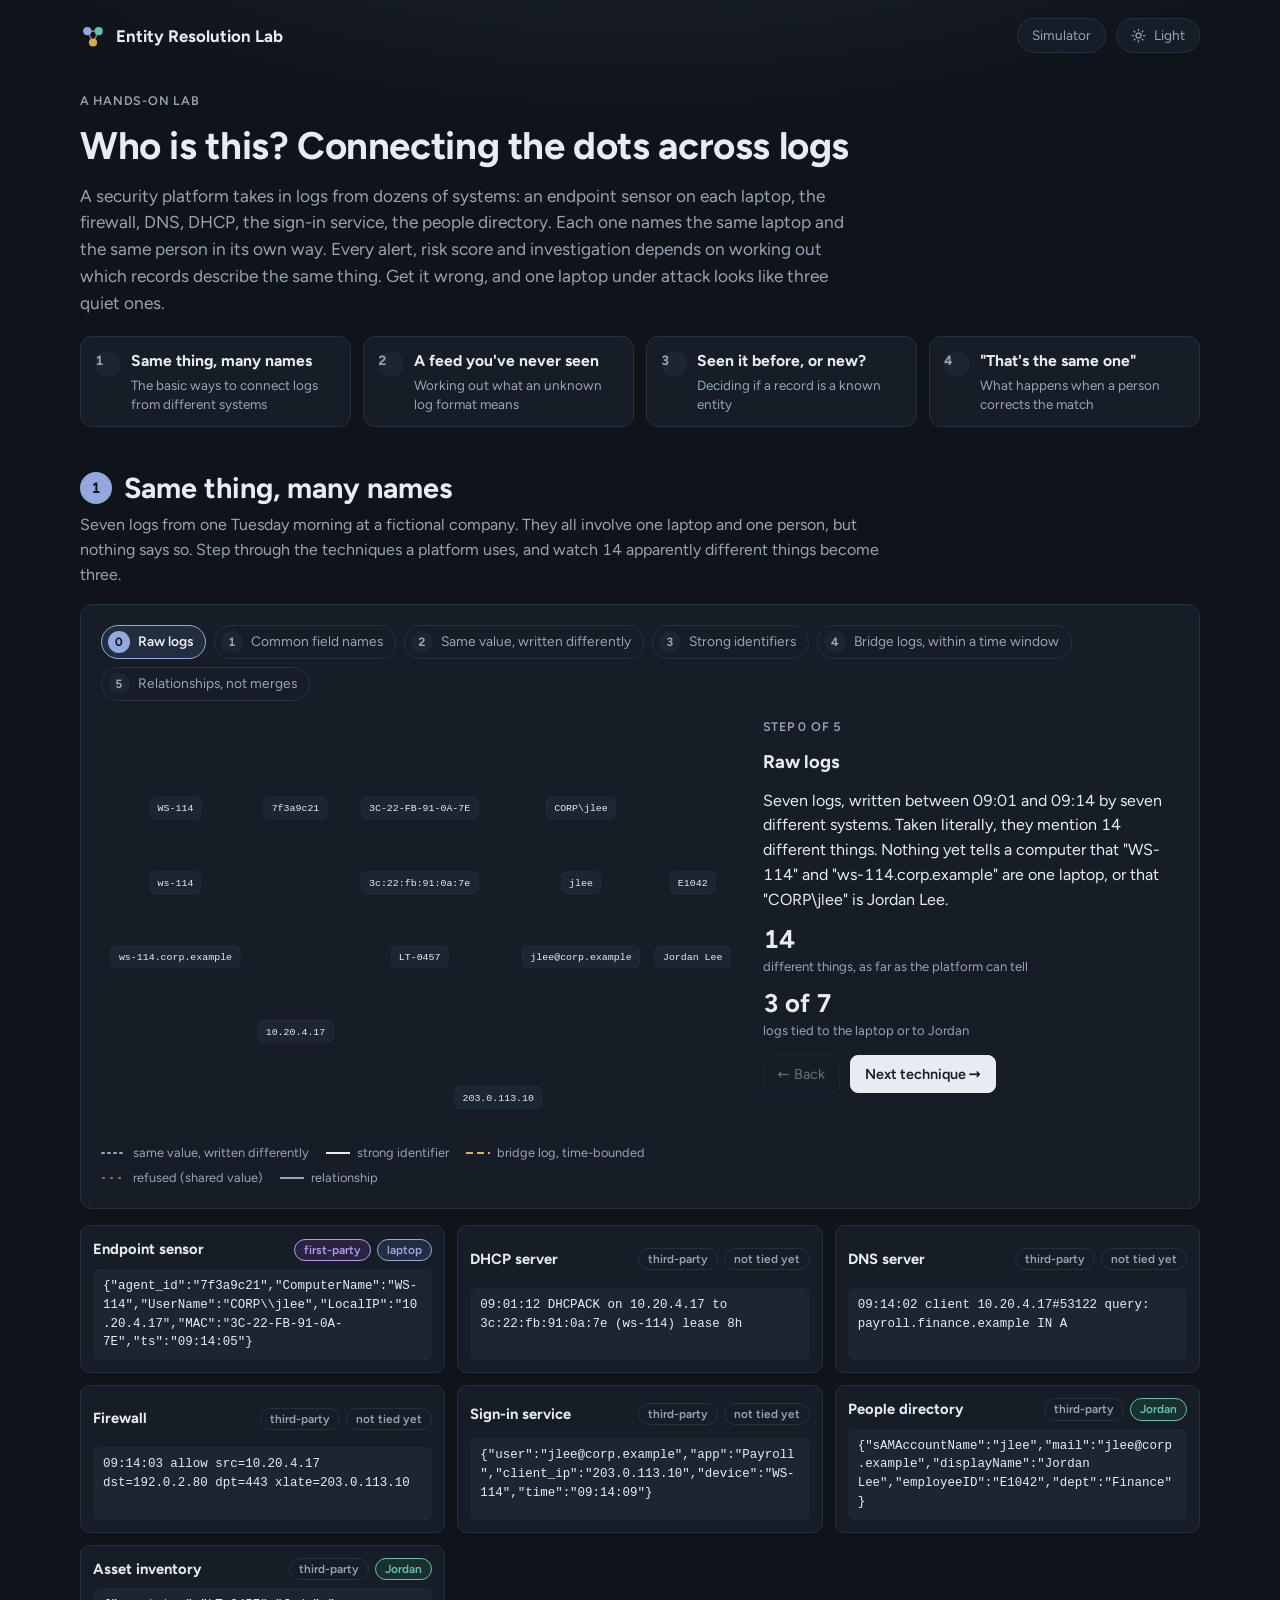
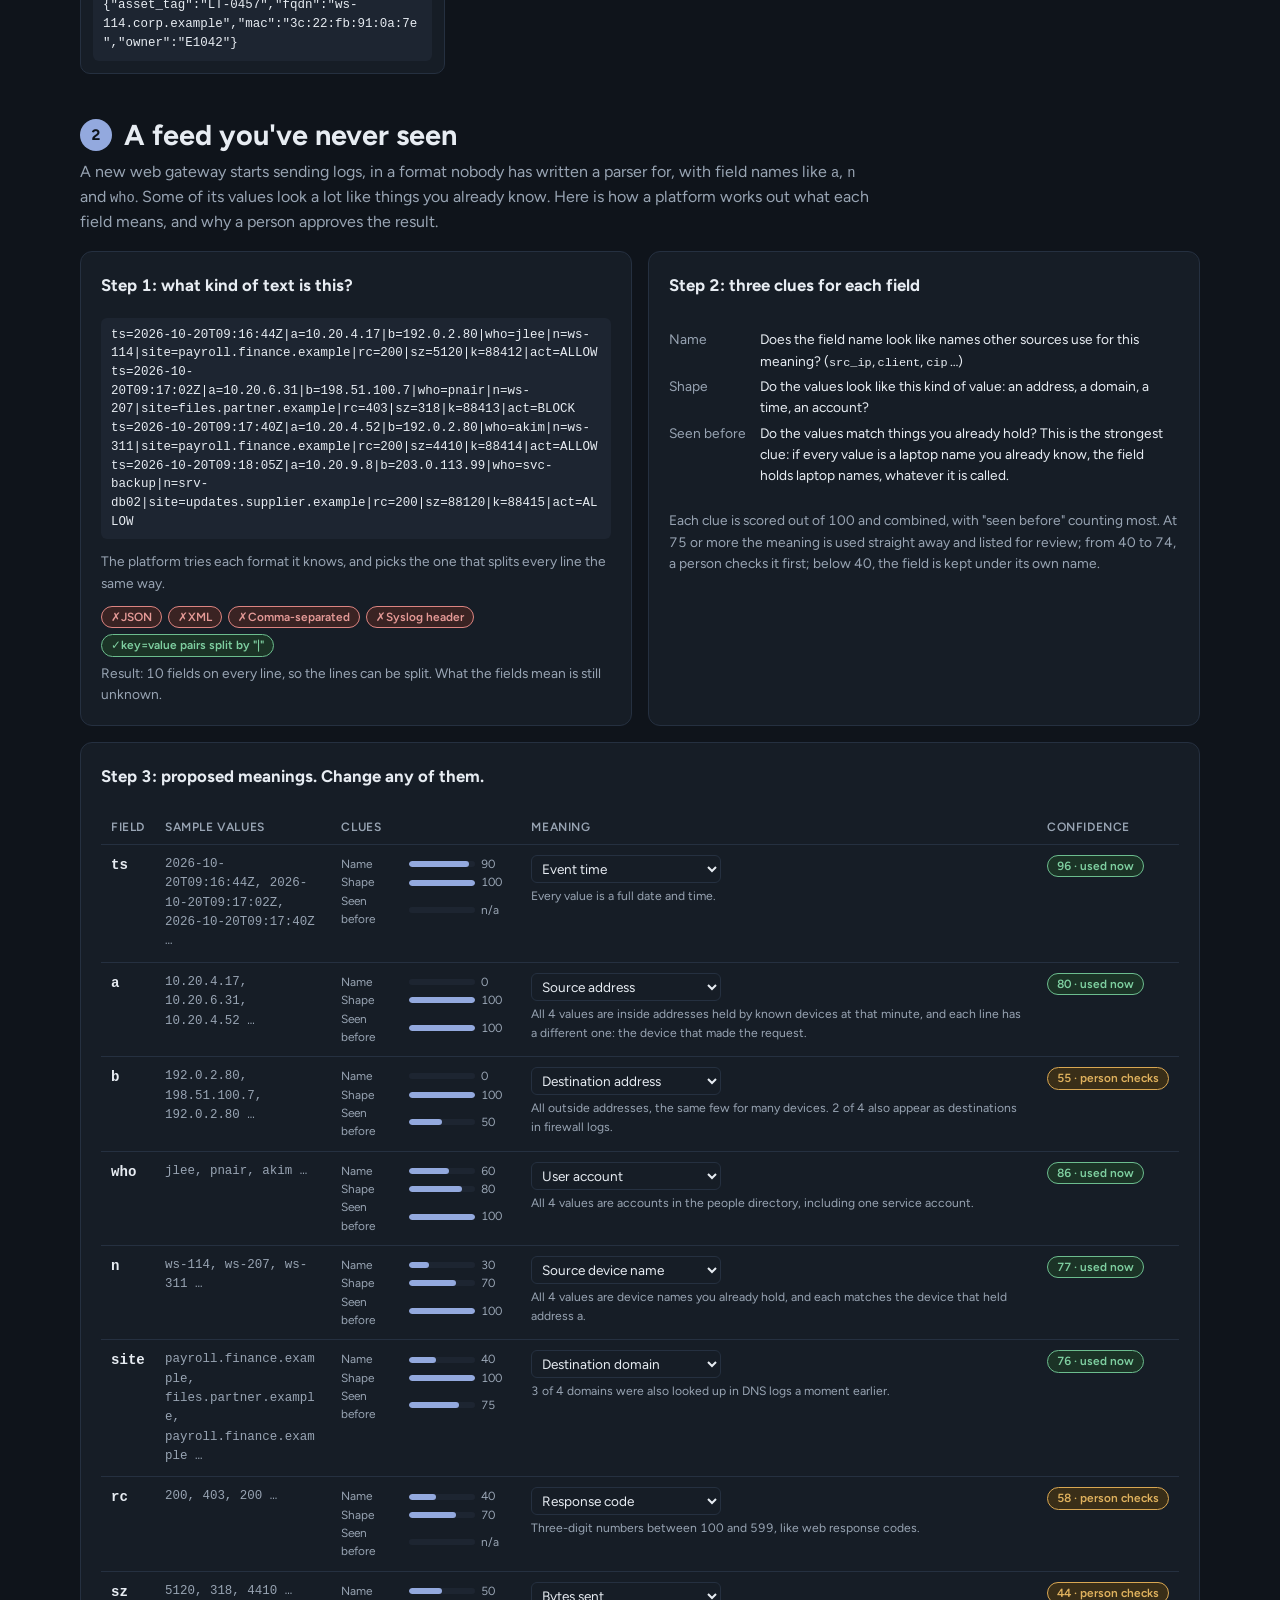
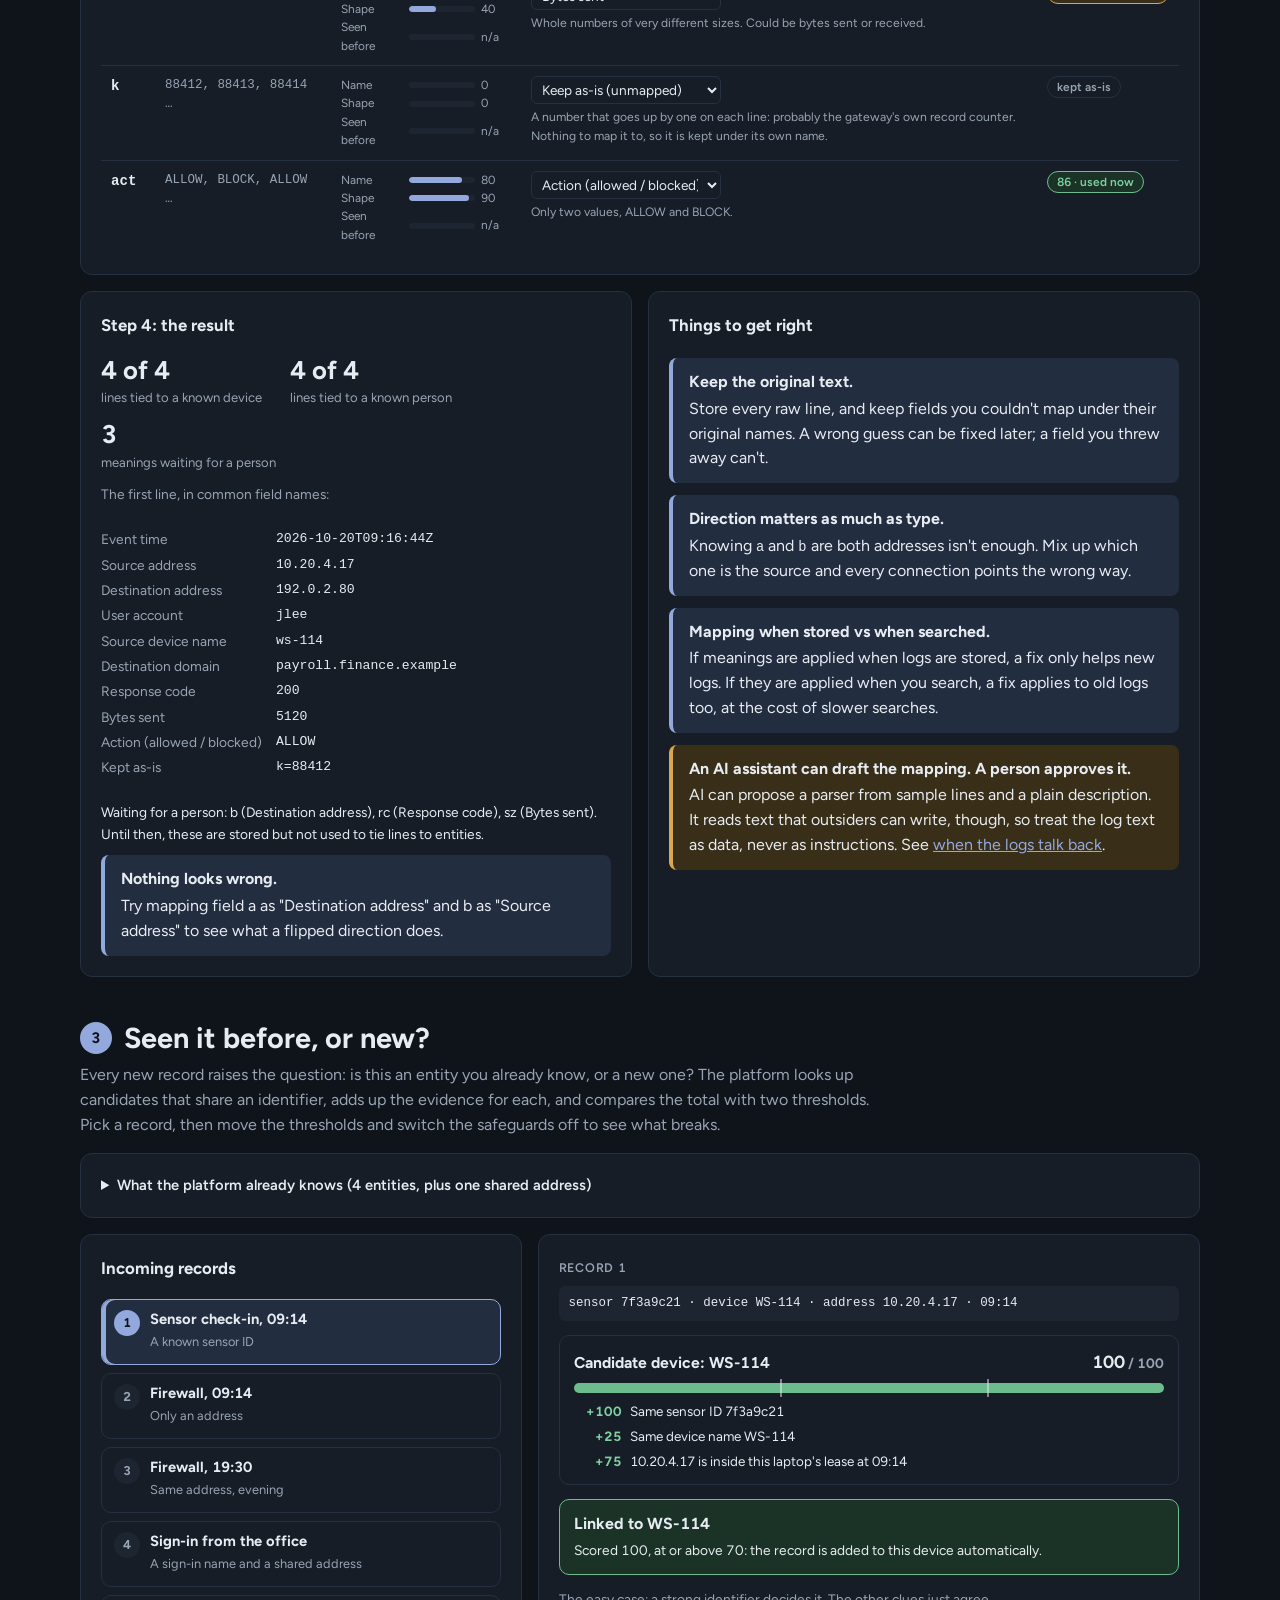
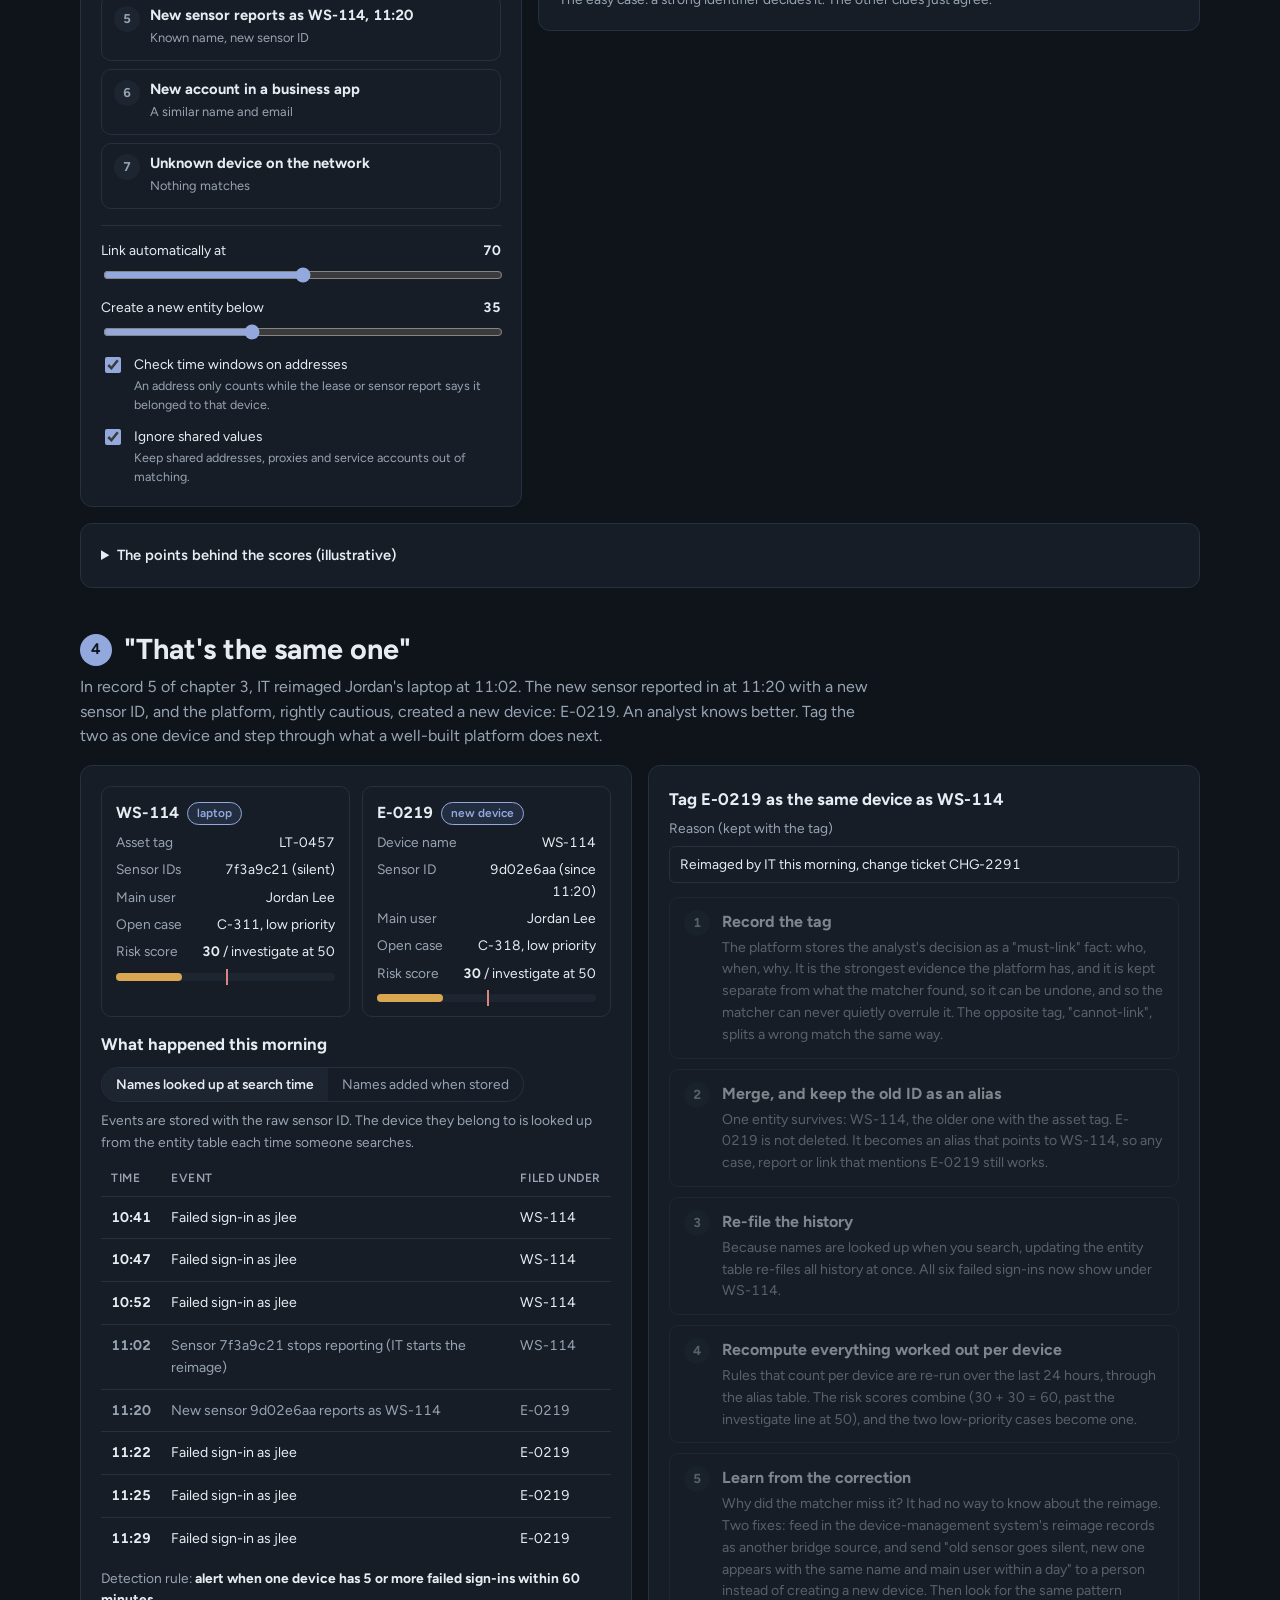
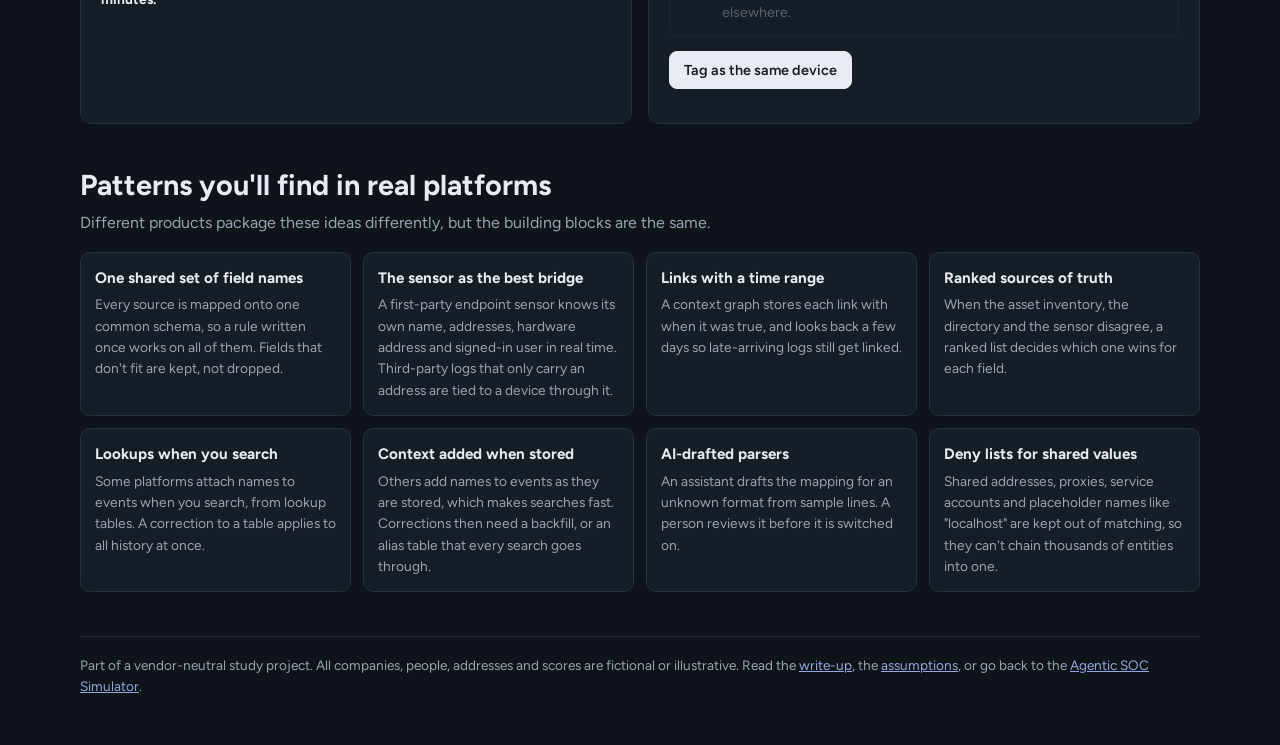
==== entities.html @ 192f29f9 "Entity Resolution Lab: tying logs from many sources to one entity A separate, self-contained page (e" ====
<!doctype html>
<html lang="en" data-theme="dark">
<head>
  <meta charset="utf-8">
  <meta name="viewport" content="width=device-width, initial-scale=1, viewport-fit=cover">
  <title>Entity Resolution Lab</title>
  <meta name="description" content="A hands-on lab: how a security platform works out that logs from many systems describe the same laptop or the same person. Vendor-neutral and illustrative.">
  <script>
    // Apply the saved theme before first paint. Dark is the default; shared with the simulator.
    try { document.documentElement.dataset.theme = localStorage.getItem('soc-sim.theme') || 'dark'; } catch { /* storage unavailable */ }
  </script>
  <link rel="icon" href="data:image/svg+xml,%3Csvg xmlns='http://www.w3.org/2000/svg' viewBox='0 0 32 32'%3E%3Ccircle cx='9' cy='10' r='5' fill='%235a72a6'/%3E%3Ccircle cx='23' cy='10' r='5' fill='%232f8a7e'/%3E%3Ccircle cx='16' cy='24' r='5' fill='%23d29a3c'/%3E%3Cpath d='M9 10 23 10 16 24z' fill='none' stroke='%235d6878' stroke-width='2'/%3E%3C/svg%3E">
  <style>
    /* Self-contained page. The palette is a copy of css/theme.css (same token names and values);
       keep the two in step. The font falls back to system fonts when the page is opened on its own. */
    @font-face {
      font-family: 'Figtree';
      font-style: normal;
      font-weight: 400 700;
      font-display: swap;
      src: url('vendor/fonts/figtree-latin.woff2') format('woff2');
    }
    :root {
      --bg: #f4f6f8; --surface: #ffffff; --soft: #eef1f5; --line: #e2e7ed; --ink: #1e2633; --muted: #5d6878;
      --a: #5a72a6; --a-soft: #e8edf6; --b: #2f8a7e; --b-soft: #e2f1ee;
      --undetected: #d29a3c; --active: #c96565; --stopped: #4f9a6f; --calm: #dde3ea;
      --good-ink: #2f7a52; --bad-ink: #b04a4a; --focus: #3b6fd6; --glow: rgba(90, 114, 166, 0.06); --on-accent: #ffffff;
      --detect: #a8711a; --detect-soft: #fbf1de; --agent: #7a5cc4; --agent-soft: #efeafa; --good-soft: #e3f2ea; --bad-soft: #f8e9e8;
      --radius: 12px;
      --font: 'Figtree', 'Segoe UI', system-ui, -apple-system, Roboto, 'Helvetica Neue', Arial, sans-serif;
      --mono: ui-monospace, SFMono-Regular, Menlo, Consolas, monospace;
      color-scheme: light;
    }
    @media (prefers-color-scheme: dark) {
      :root:not([data-theme="light"]) {
        --bg: #0f141b; --surface: #161d26; --soft: #1d2531; --line: #253040; --ink: #e7ecf2; --muted: #98a4b3;
        --a: #93a9de; --a-soft: #232d40; --b: #5fc2b2; --b-soft: #1a302d;
        --undetected: #d9a752; --active: #dc8481; --stopped: #6cbd8e; --calm: #2a3443;
        --good-ink: #7fd0a1; --bad-ink: #e59a97; --focus: #93b4f7; --glow: rgba(147, 169, 222, 0.10); --on-accent: #0f141b;
        --detect: #e0b25e; --detect-soft: #392e18; --agent: #b29cf0; --agent-soft: #2a2440; --good-soft: #1b3326; --bad-soft: #3a2323;
        color-scheme: dark;
      }
    }
    :root[data-theme="dark"] {
      --bg: #0f141b; --surface: #161d26; --soft: #1d2531; --line: #253040; --ink: #e7ecf2; --muted: #98a4b3;
      --a: #93a9de; --a-soft: #232d40; --b: #5fc2b2; --b-soft: #1a302d;
      --undetected: #d9a752; --active: #dc8481; --stopped: #6cbd8e; --calm: #2a3443;
      --good-ink: #7fd0a1; --bad-ink: #e59a97; --focus: #93b4f7; --glow: rgba(147, 169, 222, 0.10); --on-accent: #0f141b;
      --detect: #e0b25e; --detect-soft: #392e18; --agent: #b29cf0; --agent-soft: #2a2440; --good-soft: #1b3326; --bad-soft: #3a2323;
      color-scheme: dark;
    }

    * { box-sizing: border-box; }
    html { -webkit-text-size-adjust: 100%; scroll-behavior: smooth; }
    @media (prefers-reduced-motion: reduce) { html { scroll-behavior: auto; } }
    body {
      margin: 0;
      background-color: var(--bg);
      background-image: radial-gradient(1100px 420px at 50% -160px, var(--glow), transparent 70%);
      background-repeat: no-repeat;
      color: var(--ink);
      font: 16px/1.55 var(--font);
      font-variant-numeric: tabular-nums;
      padding-left: max(16px, env(safe-area-inset-left, 0px));
      padding-right: max(16px, env(safe-area-inset-right, 0px));
      padding-block: 0 48px;
    }
    button, select, input { font: inherit; color: inherit; }
    a { color: var(--a); }
    :focus-visible { outline: 2px solid var(--focus); outline-offset: 2px; }
    [hidden] { display: none !important; }
    .wrap { max-width: 1120px; margin: 0 auto; }
    h1, h2, h3 { text-wrap: balance; margin: 0; }
    p { margin: 0; }
    code, .mono { font-family: var(--mono); font-size: 0.86em; }

    /* ---------- app bar and hero ---------- */
    .appbar { display: flex; align-items: center; justify-content: space-between; gap: 12px; padding-block: 18px 6px; flex-wrap: wrap; }
    .brand { display: flex; align-items: center; gap: 10px; font-weight: 700; font-size: 1.05rem; color: var(--ink); text-decoration: none; }
    .brand svg { width: 26px; height: 26px; }
    .bar-actions { display: flex; align-items: center; gap: 10px; flex-wrap: wrap; }
    .pill-btn {
      border: 1px solid var(--line); background: var(--surface); border-radius: 999px; padding: 6px 14px; font-size: 0.85rem; color: var(--muted);
      display: inline-flex; align-items: center; gap: 8px; cursor: pointer; text-decoration: none;
    }
    .pill-btn:hover { color: var(--ink); }
    .pill-btn svg { width: 15px; height: 15px; }
    .eyebrow { font-size: 0.78rem; font-weight: 600; letter-spacing: 0.06em; text-transform: uppercase; color: var(--muted); }

    .hero { padding-block: 32px 20px; display: grid; gap: 14px; max-width: 780px; }
    .hero h1 { font-size: clamp(1.8rem, 3.4vw, 2.4rem); line-height: 1.15; letter-spacing: -0.01em; }
    .hero p { color: var(--muted); font-size: 1.08rem; }
    .chapters { display: grid; grid-template-columns: repeat(4, minmax(0, 1fr)); gap: 12px; margin-bottom: 28px; }
    @media (max-width: 860px) { .chapters { grid-template-columns: repeat(2, minmax(0, 1fr)); } }
    @media (max-width: 480px) { .chapters { grid-template-columns: 1fr; } }
    .chapter-link {
      display: grid; grid-template-columns: auto 1fr; gap: 10px; align-items: start; text-decoration: none; color: var(--ink);
      background: var(--surface); border: 1px solid var(--line); border-radius: var(--radius); padding: 12px 14px; transition: border-color .15s;
    }
    .chapter-link:hover { border-color: var(--a); }
    .chapter-link b { font-size: 0.98rem; line-height: 1.3; }
    .chapter-link span { display: block; font-size: 0.84rem; color: var(--muted); line-height: 1.4; margin-top: 2px; }
    .num { display: inline-grid; place-items: center; width: 26px; height: 26px; border-radius: 50%; background: var(--soft); color: var(--muted); font-size: 0.82rem; font-weight: 700; flex: none; }

    /* ---------- chapters ---------- */
    .chapter { margin-top: 44px; display: grid; gap: 16px; scroll-margin-top: 16px; }
    .chapter-head { display: grid; gap: 8px; max-width: 800px; }
    .chapter-head h2 { font-size: clamp(1.4rem, 2.8vw, 1.8rem); line-height: 1.2; display: flex; gap: 12px; align-items: center; }
    .chapter-head h2 .num { width: 32px; height: 32px; font-size: 0.95rem; background: var(--a); color: var(--on-accent); }
    .chapter-head p { color: var(--muted); }
    .card { background: var(--surface); border: 1px solid var(--line); border-radius: var(--radius); padding: 20px; min-width: 0; align-content: start; }
    @media (max-width: 520px) { .card { padding: 16px; } }
    .card h3 { font-size: 1.05rem; margin-bottom: 8px; }
    .muted { color: var(--muted); }
    .small { font-size: 0.86rem; }
    .grid-2 { display: grid; grid-template-columns: minmax(0, 1fr) minmax(0, 1fr); gap: 16px; }
    @media (max-width: 860px) { .grid-2 { grid-template-columns: 1fr; } }
    .takeaway { border-left: 4px solid var(--a); background: var(--a-soft); border-radius: 8px; padding: 12px 16px; }
    .takeaway b { display: block; margin-bottom: 2px; }
    .warn { border-left-color: var(--undetected); background: var(--detect-soft); }

    /* steppers and segmented controls */
    .steps { display: flex; flex-wrap: wrap; gap: 8px; }
    .step-btn {
      display: inline-flex; align-items: center; gap: 8px; border: 1px solid var(--line); background: var(--surface); color: var(--muted);
      border-radius: 999px; padding: 5px 12px 5px 6px; font-size: 0.86rem; cursor: pointer;
    }
    .step-btn .num { width: 22px; height: 22px; font-size: 0.75rem; }
    .step-btn:hover { color: var(--ink); border-color: var(--a); }
    .step-btn[aria-pressed="true"] { color: var(--ink); border-color: var(--a); background: var(--a-soft); font-weight: 600; }
    .step-btn[aria-pressed="true"] .num { background: var(--a); color: var(--on-accent); }
    .step-btn.done .num { background: var(--a-soft); color: var(--a); }
    .nav-row { display: flex; flex-wrap: wrap; gap: 10px; align-items: center; }
    .btn {
      border: 1px solid var(--line); background: var(--surface); border-radius: 8px; padding: 7px 14px; font-size: 0.9rem; cursor: pointer;
      display: inline-flex; align-items: center; gap: 6px;
    }
    .btn:hover:not(:disabled) { border-color: var(--a); }
    .btn:disabled { opacity: 0.4; cursor: default; }
    .btn.primary { background: var(--ink); color: var(--surface); border-color: var(--ink); font-weight: 600; }
    .seg { display: inline-flex; border: 1px solid var(--line); border-radius: 999px; overflow: hidden; flex-wrap: wrap; }
    .seg button { border: 0; background: none; padding: 6px 14px; font-size: 0.86rem; color: var(--muted); cursor: pointer; }
    .seg button[aria-pressed="true"] { background: var(--soft); color: var(--ink); font-weight: 600; }

    .stats { display: flex; flex-wrap: wrap; gap: 10px 28px; }
    .stat b { display: block; font-size: 1.6rem; line-height: 1.15; }
    .stat span { font-size: 0.82rem; color: var(--muted); }

    /* ---------- chapter 1: graph ---------- */
    .ch1-top { display: grid; grid-template-columns: minmax(0, 1.55fr) minmax(0, 1fr); gap: 16px; align-items: start; }
    @media (max-width: 900px) { .ch1-top { grid-template-columns: 1fr; } }
    .graph svg { width: 100%; height: auto; display: block; }
    .g-node rect { stroke-width: 1.5; transition: fill .3s, stroke .3s; }
    .g-node text { font-family: var(--mono); font-size: 12px; fill: var(--ink); }
    .g-node .kind, .g-note { paint-order: stroke; stroke: var(--surface); stroke-width: 4px; stroke-linejoin: round; }
    .g-node .kind { font-family: var(--font); font-size: 10.5px; fill: var(--muted); }
    .g-edge { fill: none; stroke-width: 1.6; }
    .g-edge.canon { stroke: var(--muted); stroke-dasharray: 2 4; stroke-linecap: round; stroke-width: 2; }
    .g-edge.strong { stroke: var(--ink); stroke-width: 2; }
    .g-edge.bridge { stroke: var(--detect); stroke-dasharray: 7 4; stroke-width: 2; }
    .g-edge.reject { stroke: var(--active); stroke-dasharray: 3 5; opacity: 0.85; }
    .g-edge.relation { stroke: var(--muted); stroke-width: 2; }
    .g-edge.fresh { stroke-width: 3.2; }
    .g-box { fill: none; stroke-width: 1.5; rx: 14; }
    .g-box-label { font-size: 12px; font-weight: 700; }
    .g-note { font-size: 11px; fill: var(--muted); }
    .g-rel { font-size: 11.5px; fill: var(--ink); font-weight: 600; paint-order: stroke; stroke: var(--surface); stroke-width: 6px; stroke-linejoin: round; }
    .legend { display: flex; flex-wrap: wrap; gap: 6px 16px; margin-top: 12px; font-size: 0.8rem; color: var(--muted); }
    .legend span { display: inline-flex; align-items: center; gap: 6px; }
    .legend svg { width: 26px; height: 8px; }
    .explain { display: grid; gap: 12px; }
    .explain h3 { font-size: 1.15rem; margin: 0; }
    .links-list { margin: 0; padding: 0; list-style: none; display: grid; gap: 6px; font-size: 0.88rem; }
    .links-list li { display: grid; grid-template-columns: 14px 1fr; gap: 8px; align-items: baseline; }
    .links-list i { width: 10px; height: 10px; border-radius: 3px; display: inline-block; }
    .records { display: grid; grid-template-columns: repeat(auto-fill, minmax(300px, 1fr)); gap: 12px; }
    @media (max-width: 420px) { .records { grid-template-columns: 1fr; } }
    .rec { border: 1px solid var(--line); border-radius: 10px; padding: 12px; display: grid; gap: 8px; background: var(--surface); min-width: 0; }
    .rec-head { display: flex; justify-content: space-between; gap: 8px; align-items: center; flex-wrap: wrap; }
    .rec-head b { font-size: 0.92rem; }
    .raw { font-family: var(--mono); font-size: 0.78rem; background: var(--soft); border-radius: 6px; padding: 8px 10px; overflow-wrap: anywhere; line-height: 1.5; }
    .maps { display: flex; flex-wrap: wrap; gap: 4px 6px; font-size: 0.76rem; }
    .maps span { background: var(--soft); border-radius: 4px; padding: 1px 6px; color: var(--muted); }
    .maps span b { color: var(--ink); font-weight: 600; }
    .tag { display: inline-flex; align-items: center; gap: 5px; font-size: 0.74rem; font-weight: 600; border-radius: 999px; padding: 1px 9px; border: 1px solid var(--line); color: var(--muted); white-space: nowrap; }
    .tag.dev { color: var(--a); border-color: var(--a); background: var(--a-soft); }
    .tag.per { color: var(--b); border-color: var(--b); background: var(--b-soft); }
    .tag.first { color: var(--agent); border-color: var(--agent); background: var(--agent-soft); }
    .tag.good { color: var(--good-ink); border-color: var(--stopped); background: var(--good-soft); }
    .tag.bad { color: var(--bad-ink); border-color: var(--active); background: var(--bad-soft); }
    .tag.amber { color: var(--detect); border-color: var(--undetected); background: var(--detect-soft); }

    /* ---------- chapter 2: field mapping ---------- */
    .format-list { display: flex; flex-wrap: wrap; gap: 6px; }
    .table-scroll { overflow-x: auto; }
    table { border-collapse: collapse; width: 100%; font-size: 0.88rem; }
    th { text-align: left; font-size: 0.75rem; text-transform: uppercase; letter-spacing: 0.05em; color: var(--muted); font-weight: 600; padding: 8px 10px; border-bottom: 1px solid var(--line); white-space: nowrap; }
    td { padding: 10px; border-bottom: 1px solid var(--line); vertical-align: top; }
    tr:last-child td { border-bottom: 0; }
    .fields td:first-child { font-family: var(--mono); font-weight: 700; }
    .vals { font-family: var(--mono); font-size: 0.78rem; color: var(--muted); overflow-wrap: anywhere; max-width: 210px; }
    .sig { display: grid; grid-template-columns: 62px 1fr 30px; gap: 6px; align-items: center; font-size: 0.74rem; color: var(--muted); min-width: 170px; }
    .bar { height: 6px; border-radius: 3px; background: var(--soft); overflow: hidden; }
    .bar i { display: block; height: 100%; background: var(--a); border-radius: 3px; }
    .bar.na i { background: none; }
    .fields select { border: 1px solid var(--line); background: var(--surface); border-radius: 6px; padding: 4px 6px; font-size: 0.85rem; max-width: 190px; }
    .conf { font-weight: 700; }
    .field-note { font-size: 0.76rem; margin-top: 4px; }
    @media (max-width: 760px) {
      .fields thead { display: none; }
      .fields tr { display: grid; grid-template-columns: 1fr; gap: 6px; padding: 12px 0; border-bottom: 1px solid var(--line); }
      .fields td { border: 0; padding: 0; }
      .vals { max-width: none; }
    }
    .readout { display: grid; gap: 10px; }
    .kv { display: grid; grid-template-columns: max-content 1fr; gap: 4px 14px; font-size: 0.86rem; }
    .kv dt { color: var(--muted); }
    .kv dd { margin: 0; font-family: var(--mono); font-size: 0.82rem; overflow-wrap: anywhere; }

    /* ---------- chapter 3: matcher ---------- */
    .ch3 { display: grid; grid-template-columns: minmax(0, 1fr) minmax(0, 1.5fr); gap: 16px; align-items: start; }
    @media (max-width: 900px) { .ch3 { grid-template-columns: 1fr; } }
    .cases { display: grid; gap: 8px; }
    .case-btn {
      text-align: left; border: 1px solid var(--line); background: var(--surface); border-radius: 10px; padding: 10px 12px; cursor: pointer;
      display: grid; grid-template-columns: auto 1fr; gap: 10px; align-items: start;
    }
    .case-btn:hover { border-color: var(--a); }
    .case-btn[aria-pressed="true"] { border-color: var(--a); background: var(--a-soft); box-shadow: inset 4px 0 0 var(--a); }
    .case-btn[aria-pressed="true"] .num { background: var(--a); color: var(--on-accent); }
    .case-btn b { display: block; font-size: 0.92rem; line-height: 1.3; }
    .case-btn span { font-size: 0.8rem; color: var(--muted); }
    .controls { display: grid; gap: 12px; padding-top: 14px; margin-top: 6px; border-top: 1px solid var(--line); }
    .slider { display: grid; gap: 4px; font-size: 0.86rem; }
    .slider div { display: flex; justify-content: space-between; gap: 8px; }
    .slider input { width: 100%; accent-color: var(--a); }
    .switch { display: flex; gap: 10px; align-items: flex-start; font-size: 0.86rem; cursor: pointer; }
    .switch input { width: 16px; height: 16px; margin-top: 3px; accent-color: var(--a); flex: none; }
    .switch small { display: block; color: var(--muted); font-size: 0.78rem; }
    .cand { border: 1px solid var(--line); border-radius: 10px; padding: 12px 14px; display: grid; gap: 8px; }
    .cand-head { display: flex; justify-content: space-between; gap: 10px; align-items: baseline; flex-wrap: wrap; }
    .cand-head b { font-size: 0.98rem; }
    .score { font-weight: 700; font-size: 1.1rem; }
    .meter { position: relative; height: 10px; border-radius: 5px; background: var(--soft); }
    .meter .fill { position: absolute; left: 0; top: 0; bottom: 0; border-radius: 5px; transition: width .3s; }
    .meter .mark { position: absolute; top: -4px; bottom: -4px; width: 2px; background: var(--ink); opacity: 0.5; }
    .evidence { list-style: none; margin: 0; padding: 0; display: grid; gap: 4px; font-size: 0.84rem; }
    .evidence li { display: grid; grid-template-columns: 48px 1fr; gap: 8px; }
    .evidence .pts { font-weight: 700; text-align: right; }
    .evidence .pts.pos { color: var(--good-ink); }
    .evidence .pts.neg { color: var(--bad-ink); }
    .evidence .pts.zero { color: var(--muted); }
    .decision { border-radius: 10px; padding: 12px 14px; display: grid; gap: 4px; border: 1px solid var(--line); }
    .decision b { font-size: 1rem; }
    .decision.link { background: var(--good-soft); border-color: var(--stopped); }
    .decision.review { background: var(--detect-soft); border-color: var(--undetected); }
    .decision.new { background: var(--a-soft); border-color: var(--a); }
    .decision.amb { background: var(--bad-soft); border-color: var(--active); }
    .decision.none { background: var(--soft); }
    .known { display: grid; grid-template-columns: repeat(auto-fill, minmax(230px, 1fr)); gap: 10px; }
    .known .rec { gap: 4px; font-size: 0.82rem; }
    .known .rec div { color: var(--muted); }
    details summary { cursor: pointer; font-weight: 600; font-size: 0.92rem; }
    details[open] summary { margin-bottom: 10px; }

    /* ---------- chapter 4: merge ---------- */
    .entity-cards { display: grid; grid-template-columns: minmax(0, 1fr) minmax(0, 1fr); gap: 12px; }
    @media (max-width: 620px) { .entity-cards { grid-template-columns: 1fr; } }
    .ent { border: 1px solid var(--line); border-radius: 10px; padding: 14px; display: grid; gap: 6px; align-content: start; font-size: 0.86rem; transition: opacity .3s; }
    .ent h4 { margin: 0; font-size: 1rem; display: flex; gap: 8px; align-items: center; flex-wrap: wrap; }
    .ent .row { display: flex; justify-content: space-between; gap: 10px; }
    .ent .row span:first-child { color: var(--muted); white-space: nowrap; }
    .ent .row span:last-child { text-align: right; }
    .ent.alias { opacity: 0.55; border-style: dashed; }
    .risk { height: 8px; border-radius: 4px; background: var(--soft); position: relative; margin-top: 4px; }
    .risk i { position: absolute; left: 0; top: 0; bottom: 0; border-radius: 4px; background: var(--undetected); transition: width .4s; }
    .risk .line { position: absolute; top: -4px; bottom: -4px; width: 2px; background: var(--active); }
    .events td:first-child { font-weight: 700; white-space: nowrap; }
    .events .info td { color: var(--muted); }
    .flow { display: grid; gap: 10px; }
    .flow-step { display: grid; grid-template-columns: auto 1fr; gap: 12px; align-items: start; padding: 12px 14px; border: 1px solid var(--line); border-radius: 10px; }
    .flow-step.on { border-color: var(--a); background: var(--a-soft); }
    .flow-step.wait { opacity: 0.5; }
    .flow-step.on .num { background: var(--a); color: var(--on-accent); }
    .flow-step b { display: block; }
    .flow-step p { font-size: 0.88rem; color: var(--muted); margin-top: 2px; }
    .flow-step.on p { color: var(--ink); }
    .reason { display: grid; gap: 6px; font-size: 0.86rem; }
    .reason input { border: 1px solid var(--line); background: var(--surface); border-radius: 6px; padding: 7px 10px; width: 100%; }
    .alert-box { border: 1px solid var(--active); background: var(--bad-soft); border-radius: 10px; padding: 12px 14px; font-size: 0.9rem; }
    .alert-box b { color: var(--bad-ink); }
    .log { font-family: var(--mono); font-size: 0.78rem; color: var(--muted); display: grid; gap: 2px; }

    /* ---------- patterns and footer ---------- */
    .patterns { display: grid; grid-template-columns: repeat(auto-fill, minmax(260px, 1fr)); gap: 12px; }
    .pattern { border: 1px solid var(--line); border-radius: 10px; padding: 14px; background: var(--surface); display: grid; gap: 4px; align-content: start; }
    .pattern b { font-size: 0.95rem; }
    .pattern p { font-size: 0.86rem; color: var(--muted); }
    .site-foot { margin-top: 44px; padding-top: 18px; border-top: 1px solid var(--line); font-size: 0.85rem; color: var(--muted); }
  </style>
</head>
<body>
  <div class="wrap">
    <header class="appbar">
      <a class="brand" href="./" aria-label="Back to the Agentic SOC Simulator">
        <svg viewBox="0 0 32 32" aria-hidden="true"><path d="M9 10 23 10 16 24z" fill="none" stroke="currentColor" stroke-opacity=".45" stroke-width="2"/><circle cx="9" cy="10" r="5" fill="var(--a)"/><circle cx="23" cy="10" r="5" fill="var(--b)"/><circle cx="16" cy="24" r="5" fill="var(--undetected)"/></svg>
        Entity Resolution Lab
      </a>
      <div class="bar-actions">
        <a class="pill-btn" href="./">Simulator</a>
        <button class="pill-btn" id="theme" type="button"></button>
      </div>
    </header>

    <main>
      <section class="hero">
        <span class="eyebrow">A hands-on lab</span>
        <h1>Who is this? Connecting the dots across logs</h1>
        <p>A security platform takes in logs from dozens of systems: an endpoint sensor on each laptop, the firewall, DNS, DHCP, the sign-in service, the people directory. Each one names the same laptop and the same person in its own way. Every alert, risk score and investigation depends on working out which records describe the same thing. Get it wrong, and one laptop under attack looks like three quiet ones.</p>
      </section>

      <nav class="chapters" aria-label="Chapters">
        <a class="chapter-link" href="#ch1"><span class="num">1</span><div><b>Same thing, many names</b><span>The basic ways to connect logs from different systems</span></div></a>
        <a class="chapter-link" href="#ch2"><span class="num">2</span><div><b>A feed you've never seen</b><span>Working out what an unknown log format means</span></div></a>
        <a class="chapter-link" href="#ch3"><span class="num">3</span><div><b>Seen it before, or new?</b><span>Deciding if a record is a known entity</span></div></a>
        <a class="chapter-link" href="#ch4"><span class="num">4</span><div><b>"That's the same one"</b><span>What happens when a person corrects the match</span></div></a>
      </nav>

      <section class="chapter" id="ch1" aria-labelledby="ch1-title">
        <div class="chapter-head">
          <h2 id="ch1-title"><span class="num">1</span>Same thing, many names</h2>
          <p>Seven logs from one Tuesday morning at a fictional company. They all involve one laptop and one person, but nothing says so. Step through the techniques a platform uses, and watch 14 apparently different things become three.</p>
        </div>
        <div class="card" style="display:grid;gap:16px">
          <div class="steps" id="ch1-steps" role="group" aria-label="Techniques"></div>
          <div class="ch1-top">
            <div class="graph">
              <div id="ch1-graph" role="img" aria-label="Identifiers and the links found between them"></div>
              <div class="legend" id="ch1-legend"></div>
            </div>
            <div class="explain" id="ch1-explain" aria-live="polite"></div>
          </div>
        </div>
        <div class="records" id="ch1-records"></div>
      </section>

      <section class="chapter" id="ch2" aria-labelledby="ch2-title">
        <div class="chapter-head">
          <h2 id="ch2-title"><span class="num">2</span>A feed you've never seen</h2>
          <p>A new web gateway starts sending logs, in a format nobody has written a parser for, with field names like <code>a</code>, <code>n</code> and <code>who</code>. Some of its values look a lot like things you already know. Here is how a platform works out what each field means, and why a person approves the result.</p>
        </div>
        <div class="grid-2">
          <div class="card" style="display:grid;gap:12px">
            <h3>Step 1: what kind of text is this?</h3>
            <div class="raw" id="ch2-raw"></div>
            <p class="small muted">The platform tries each format it knows, and picks the one that splits every line the same way.</p>
            <div class="format-list" id="ch2-formats"></div>
          </div>
          <div class="card" style="display:grid;gap:10px">
            <h3>Step 2: three clues for each field</h3>
            <dl class="kv">
              <dt>Name</dt><dd style="font-family:var(--font);font-size:0.86rem">Does the field name look like names other sources use for this meaning? (<code>src_ip</code>, <code>client</code>, <code>cip</code> …)</dd>
              <dt>Shape</dt><dd style="font-family:var(--font);font-size:0.86rem">Do the values look like this kind of value: an address, a domain, a time, an account?</dd>
              <dt>Seen before</dt><dd style="font-family:var(--font);font-size:0.86rem">Do the values match things you already hold? This is the strongest clue: if every value is a laptop name you already know, the field holds laptop names, whatever it is called.</dd>
            </dl>
            <p class="small muted" id="ch2-rule"></p>
          </div>
        </div>
        <div class="card" style="display:grid;gap:12px">
          <h3>Step 3: proposed meanings. Change any of them.</h3>
          <div class="table-scroll">
            <table class="fields">
              <thead><tr><th>Field</th><th>Sample values</th><th>Clues</th><th>Meaning</th><th>Confidence</th></tr></thead>
              <tbody id="ch2-fields"></tbody>
            </table>
          </div>
        </div>
        <div class="grid-2">
          <div class="card readout" id="ch2-result" aria-live="polite"></div>
          <div class="card" style="display:grid;gap:12px">
            <h3>Things to get right</h3>
            <div class="takeaway"><b>Keep the original text.</b>Store every raw line, and keep fields you couldn't map under their original names. A wrong guess can be fixed later; a field you threw away can't.</div>
            <div class="takeaway"><b>Direction matters as much as type.</b>Knowing <code>a</code> and <code>b</code> are both addresses isn't enough. Mix up which one is the source and every connection points the wrong way.</div>
            <div class="takeaway"><b>Mapping when stored vs when searched.</b>If meanings are applied when logs are stored, a fix only helps new logs. If they are applied when you search, a fix applies to old logs too, at the cost of slower searches.</div>
            <div class="takeaway warn"><b>An AI assistant can draft the mapping. A person approves it.</b>AI can propose a parser from sample lines and a plain description. It reads text that outsiders can write, though, so treat the log text as data, never as instructions. See <a href="./#risks/injection">when the logs talk back</a>.</div>
          </div>
        </div>
      </section>

      <section class="chapter" id="ch3" aria-labelledby="ch3-title">
        <div class="chapter-head">
          <h2 id="ch3-title"><span class="num">3</span>Seen it before, or new?</h2>
          <p>Every new record raises the question: is this an entity you already know, or a new one? The platform looks up candidates that share an identifier, adds up the evidence for each, and compares the total with two thresholds. Pick a record, then move the thresholds and switch the safeguards off to see what breaks.</p>
        </div>
        <details class="card">
          <summary>What the platform already knows (4 entities, plus one shared address)</summary>
          <div class="known" id="ch3-known"></div>
        </details>
        <div class="ch3">
          <div class="card" style="display:grid;gap:10px">
            <h3>Incoming records</h3>
            <div class="cases" id="ch3-cases" role="group" aria-label="Incoming records"></div>
            <div class="controls" id="ch3-controls"></div>
          </div>
          <div class="card" style="display:grid;gap:14px" id="ch3-out" aria-live="polite"></div>
        </div>
        <details class="card">
          <summary>The points behind the scores (illustrative)</summary>
          <div class="table-scroll"><table><thead><tr><th>Evidence</th><th>Points</th><th>Why</th></tr></thead><tbody id="ch3-weights"></tbody></table></div>
        </details>
      </section>

      <section class="chapter" id="ch4" aria-labelledby="ch4-title">
        <div class="chapter-head">
          <h2 id="ch4-title"><span class="num">4</span>"That's the same one"</h2>
          <p>In record 5 of chapter 3, IT reimaged Jordan's laptop at 11:02. The new sensor reported in at 11:20 with a new sensor ID, and the platform, rightly cautious, created a new device: E-0219. An analyst knows better. Tag the two as one device and step through what a well-built platform does next.</p>
        </div>
        <div class="grid-2">
          <div class="card" style="display:grid;gap:14px">
            <div class="entity-cards" id="ch4-entities"></div>
            <div style="display:grid;gap:8px">
              <div class="nav-row" style="justify-content:space-between">
                <h3 style="margin:0">What happened this morning</h3>
                <div class="seg" id="ch4-mode" role="group" aria-label="When names are resolved"></div>
              </div>
              <p class="small muted" id="ch4-mode-note"></p>
              <div class="table-scroll"><table class="events"><thead><tr><th>Time</th><th>Event</th><th>Filed under</th></tr></thead><tbody id="ch4-events"></tbody></table></div>
              <p class="small muted">Detection rule: <b style="color:var(--ink)">alert when one device has 5 or more failed sign-ins within 60 minutes.</b></p>
            </div>
          </div>
          <div class="card" style="display:grid;gap:14px">
            <div class="reason" id="ch4-tag"></div>
            <div class="flow" id="ch4-flow" aria-live="polite"></div>
            <div class="nav-row" id="ch4-nav"></div>
            <div class="log" id="ch4-log"></div>
          </div>
        </div>
      </section>

      <section class="chapter" id="patterns" aria-labelledby="patterns-title">
        <div class="chapter-head">
          <h2 id="patterns-title">Patterns you'll find in real platforms</h2>
          <p>Different products package these ideas differently, but the building blocks are the same.</p>
        </div>
        <div class="patterns">
          <div class="pattern"><b>One shared set of field names</b><p>Every source is mapped onto one common schema, so a rule written once works on all of them. Fields that don't fit are kept, not dropped.</p></div>
          <div class="pattern"><b>The sensor as the best bridge</b><p>A first-party endpoint sensor knows its own name, addresses, hardware address and signed-in user in real time. Third-party logs that only carry an address are tied to a device through it.</p></div>
          <div class="pattern"><b>Links with a time range</b><p>A context graph stores each link with when it was true, and looks back a few days so late-arriving logs still get linked.</p></div>
          <div class="pattern"><b>Ranked sources of truth</b><p>When the asset inventory, the directory and the sensor disagree, a ranked list decides which one wins for each field.</p></div>
          <div class="pattern"><b>Lookups when you search</b><p>Some platforms attach names to events when you search, from lookup tables. A correction to a table applies to all history at once.</p></div>
          <div class="pattern"><b>Context added when stored</b><p>Others add names to events as they are stored, which makes searches fast. Corrections then need a backfill, or an alias table that every search goes through.</p></div>
          <div class="pattern"><b>AI-drafted parsers</b><p>An assistant drafts the mapping for an unknown format from sample lines. A person reviews it before it is switched on.</p></div>
          <div class="pattern"><b>Deny lists for shared values</b><p>Shared addresses, proxies, service accounts and placeholder names like "localhost" are kept out of matching, so they can't chain thousands of entities into one.</p></div>
        </div>
      </section>
    </main>

    <footer class="site-foot">
      Part of a vendor-neutral study project. All companies, people, addresses and scores are fictional or illustrative.
      Read the <a href="https://github.com/bharathcmbox/siemsoc-agentic/blob/main/docs/entity-resolution.md">write-up</a>,
      the <a href="https://github.com/bharathcmbox/siemsoc-agentic/blob/main/docs/assumptions.md">assumptions</a>,
      or go back to the <a href="./">Agentic SOC Simulator</a>.
    </footer>
  </div>
  <noscript><p class="wrap">This lab needs JavaScript.</p></noscript>

  <script type="module">
    // ---------------- helpers ----------------
    const $ = id => document.getElementById(id);
    function h(tag, attrs = {}, ...kids) {
      const el = document.createElement(tag);
      for (const [k, v] of Object.entries(attrs)) {
        if (v == null || v === false) continue;
        if (k === 'class') el.className = v;
        else if (k === 'html') el.innerHTML = v;
        else if (k.startsWith('on')) el.addEventListener(k.slice(2), v);
        else el.setAttribute(k, v === true ? '' : v);
      }
      for (const kid of kids.flat(Infinity)) if (kid != null && kid !== false) el.append(kid);
      return el;
    }
    const SVGNS = 'http://www.w3.org/2000/svg';
    function s(tag, attrs = {}, ...kids) {
      const el = document.createElementNS(SVGNS, tag);
      for (const [k, v] of Object.entries(attrs)) if (v != null) el.setAttribute(k, v);
      for (const kid of kids.flat(Infinity)) if (kid != null) el.append(kid);
      return el;
    }
    const clamp = (v, lo, hi) => Math.max(lo, Math.min(hi, v));
    // replaceChildren that skips empty slots (the DOM would print null as text).
    const put = (el, ...kids) => el.replaceChildren(...kids.flat(Infinity).filter(k => k != null && k !== false));

    // ---------------- theme ----------------
    function paintTheme() {
      const dark = document.documentElement.dataset.theme !== 'light';
      const sun = '<svg viewBox="0 0 24 24" fill="none" stroke="currentColor" stroke-width="2" stroke-linecap="round"><circle cx="12" cy="12" r="4"/><path d="M12 2v2M12 20v2M4.9 4.9l1.4 1.4M17.7 17.7l1.4 1.4M2 12h2M20 12h2M4.9 19.1l1.4-1.4M17.7 6.3l1.4-1.4"/></svg>';
      const moon = '<svg viewBox="0 0 24 24" fill="none" stroke="currentColor" stroke-width="2" stroke-linejoin="round"><path d="M21 12.8A9 9 0 1 1 11.2 3a7 7 0 0 0 9.8 9.8z"/></svg>';
      $('theme').innerHTML = (dark ? sun : moon) + (dark ? 'Light' : 'Dark');
      $('theme').setAttribute('aria-label', `Switch to ${dark ? 'light' : 'dark'} background`);
    }
    $('theme').addEventListener('click', () => {
      const next = document.documentElement.dataset.theme === 'light' ? 'dark' : 'light';
      document.documentElement.dataset.theme = next;
      try { localStorage.setItem('soc-sim.theme', next); } catch { /* storage unavailable */ }
      paintTheme();
    });
    paintTheme();

    // =====================================================================
    // Chapter 1: same thing, many names
    // =====================================================================
    const KIND = {
      host: 'device name', agent: 'sensor ID', mac: 'hardware address', asset: 'asset tag', ip: 'network address',
      account: 'account', email: 'email / sign-in name', employee: 'employee ID', name: 'display name',
    };
    // side: dev (the laptop), per (the person), shared (the office's shared internet address)
    const NODES = {
      WS:    { label: 'WS-114', kind: 'host', side: 'dev' },
      agent: { label: '7f3a9c21', kind: 'agent', side: 'dev', strong: true },
      MACU:  { label: '3C-22-FB-91-0A-7E', kind: 'mac', side: 'dev', strong: true },
      ws:    { label: 'ws-114', kind: 'host', side: 'dev' },
      macl:  { label: '3c:22:fb:91:0a:7e', kind: 'mac', side: 'dev', strong: true },
      fqdn:  { label: 'ws-114.corp.example', kind: 'host', side: 'dev' },
      asset: { label: 'LT-0457', kind: 'asset', side: 'dev', strong: true },
      ip:    { label: '10.20.4.17', kind: 'ip', side: 'dev' },
      acct:  { label: 'CORP\\jlee', kind: 'account', side: 'per' },
      jlee:  { label: 'jlee', kind: 'account', side: 'per' },
      email: { label: 'jlee@corp.example', kind: 'email', side: 'per' },
      emp:   { label: 'E1042', kind: 'employee', side: 'per', strong: true },
      name:  { label: 'Jordan Lee', kind: 'name', side: 'per' },
      nat:   { label: '203.0.113.10', kind: 'ip', side: 'shared' },
    };
    const LAYOUT = {
      wide: {
        w: 780, h: 500,
        pos: {
          WS: [90, 110], agent: [235, 110], MACU: [385, 110],
          ws: [90, 200], macl: [385, 200],
          fqdn: [90, 290], asset: [385, 290],
          ip: [235, 380],
          acct: [580, 110], jlee: [580, 200], email: [580, 290], emp: [715, 200], name: [715, 290],
          nat: [480, 460],
        },
        bend: { 'nat-ip': 0, 'agent-ip': 0, 'nat-email': 0 },
      },
      narrow: {
        w: 360, h: 720,
        pos: {
          WS: [95, 70], agent: [265, 70],
          ws: [95, 140], MACU: [265, 140],
          fqdn: [95, 210], macl: [265, 210],
          asset: [95, 280], ip: [265, 280],
          acct: [95, 430], jlee: [95, 500], email: [95, 570], emp: [265, 500], name: [265, 570],
          nat: [180, 680],
        },
        bend: { 'agent-ip': -150, 'nat-ip': 220, 'nat-email': 0 },
      },
    };
    // step: the technique that finds the link. type: canon | strong | bridge | reject
    const EDGES = [
      { a: 'WS', b: 'ws', step: 2, type: 'canon', why: '"WS-114" and "ws-114": same name, different case' },
      { a: 'ws', b: 'fqdn', step: 2, type: 'canon', why: '"ws-114" is the short form of "ws-114.corp.example"' },
      { a: 'MACU', b: 'macl', step: 2, type: 'canon', why: 'The same hardware address, written in two formats' },
      { a: 'acct', b: 'jlee', step: 2, type: 'canon', why: '"CORP\\jlee" is "jlee" with the domain prefix' },
      { a: 'jlee', b: 'email', step: 2, type: 'canon', why: '"jlee@corp.example" is the sign-in form of the same account' },
      { a: 'agent', b: 'WS', step: 3, type: 'strong', why: 'The sensor reports its own ID and device name together' },
      { a: 'agent', b: 'MACU', step: 3, type: 'strong', why: 'The sensor reports its own hardware address' },
      { a: 'asset', b: 'macl', step: 3, type: 'strong', why: 'The asset inventory lists this hardware address for asset LT-0457' },
      { a: 'asset', b: 'fqdn', step: 3, type: 'strong', why: 'The asset inventory lists this full device name for LT-0457' },
      { a: 'emp', b: 'jlee', step: 3, type: 'strong', why: 'The people directory lists account jlee for employee E1042' },
      { a: 'emp', b: 'name', step: 3, type: 'strong', why: 'The people directory lists E1042 as Jordan Lee' },
      { a: 'macl', b: 'ip', step: 4, type: 'bridge', why: 'DHCP leased 10.20.4.17 to this hardware address from 09:01 to 17:01' },
      { a: 'agent', b: 'ip', step: 4, type: 'bridge', why: 'The sensor reported 10.20.4.17 as its own address at 09:14' },
      { a: 'nat', b: 'ip', step: 4, type: 'reject', why: 'Not linked: 203.0.113.10 is the office\'s shared internet address, used by about 600 devices' },
      { a: 'nat', b: 'email', step: 4, type: 'reject', why: 'Not linked: a sign-in from a shared address says nothing about which device was used' },
    ];
    const RECORDS = [
      { id: 'sensor', src: 'Endpoint sensor', first: true, nodes: ['agent', 'WS', 'acct', 'ip', 'MACU'],
        raw: '{"agent_id":"7f3a9c21","ComputerName":"WS-114","UserName":"CORP\\\\jlee","LocalIP":"10.20.4.17","MAC":"3C-22-FB-91-0A-7E","ts":"09:14:05"}',
        maps: [['agent_id', 'sensor ID'], ['ComputerName', 'device name'], ['UserName', 'account'], ['LocalIP', 'device address'], ['MAC', 'hardware address']] },
      { id: 'dhcp', src: 'DHCP server', nodes: ['ip', 'macl', 'ws'],
        raw: '09:01:12 DHCPACK on 10.20.4.17 to 3c:22:fb:91:0a:7e (ws-114) lease 8h',
        maps: [['on …', 'device address'], ['to …', 'hardware address'], ['( … )', 'device name'], ['lease', 'valid until 17:01']] },
      { id: 'dns', src: 'DNS server', nodes: ['ip'],
        raw: '09:14:02 client 10.20.4.17#53122 query: payroll.finance.example IN A',
        maps: [['client', 'source address'], ['query', 'domain looked up']] },
      { id: 'fw', src: 'Firewall', nodes: ['ip', 'nat'],
        raw: '09:14:03 allow src=10.20.4.17 dst=192.0.2.80 dpt=443 xlate=203.0.113.10',
        maps: [['src', 'source address'], ['dst', 'destination address'], ['xlate', 'shared outside address']] },
      { id: 'idp', src: 'Sign-in service', nodes: ['email', 'nat', 'WS'],
        raw: '{"user":"jlee@corp.example","app":"Payroll","client_ip":"203.0.113.10","device":"WS-114","time":"09:14:09"}',
        maps: [['user', 'sign-in name'], ['client_ip', 'source address'], ['device', 'device name']] },
      { id: 'dir', src: 'People directory', nodes: ['jlee', 'email', 'name', 'emp'],
        raw: '{"sAMAccountName":"jlee","mail":"jlee@corp.example","displayName":"Jordan Lee","employeeID":"E1042","dept":"Finance"}',
        maps: [['sAMAccountName', 'account'], ['mail', 'email'], ['displayName', 'display name'], ['employeeID', 'employee ID']] },
      { id: 'cmdb', src: 'Asset inventory', nodes: ['asset', 'fqdn', 'macl', 'emp'],
        raw: '{"asset_tag":"LT-0457","fqdn":"ws-114.corp.example","mac":"3c:22:fb:91:0a:7e","owner":"E1042"}',
        maps: [['asset_tag', 'asset tag'], ['fqdn', 'device name'], ['mac', 'hardware address'], ['owner', 'owner (employee ID)']] },
    ];
    const CH1_STEPS = [
      { title: 'Raw logs', body: 'Seven logs, written between 09:01 and 09:14 by seven different systems. Taken literally, they mention 14 different things. Nothing yet tells a computer that "WS-114" and "ws-114.corp.example" are one laptop, or that "CORP\\jlee" is Jordan Lee.' },
      { title: 'Common field names', body: 'Each source gets a parser that maps its own field names onto one shared set. ComputerName, the name in brackets in the DHCP line, and fqdn all become "device name". Nothing is linked yet, but every value now has a type, so values of the same type can be compared. The cards below show each mapping.' },
      { title: 'Same value, written differently', body: 'Canonicalizing means writing each value the same way everywhere: lower-case names, one format for hardware addresses, no domain prefix on accounts, and knowing that a short device name is part of the full one.' },
      { title: 'Strong identifiers', body: 'Some identifiers are unique and don\'t change: a sensor ID, a hardware address, an asset tag, an employee ID. When a trusted source lists two values together, they belong to the same entity. Device names and display names are weaker: they get reused and renamed, so they only link through a strong identifier.' },
      { title: 'Bridge logs, within a time window', body: 'The firewall and DNS logs only know an address, and addresses get reused. So an address only counts with a time window: the DHCP lease and the sensor both tie 10.20.4.17 to this laptop at 09:14. The office\'s shared internet address is never used to link: it would tie everyone in the building together.' },
      { title: 'Relationships, not merges', body: 'A person and a laptop are different entities. The sensor saw jlee signed in, the inventory lists E1042 as the owner, and the sign-in service saw the sign-in come from WS-114. That makes a relationship, "Jordan Lee uses this laptop", not a merge. Now any alert on the laptop can name its user, and the reverse.' },
    ];
    let ch1Step = 0;

    function ch1Layout() {
      return $('ch1-graph').clientWidth && $('ch1-graph').clientWidth < 560 ? LAYOUT.narrow : LAYOUT.wide;
    }
    // Union-find over the merge links found up to a step.
    function components(step) {
      const parent = Object.fromEntries(Object.keys(NODES).map(k => [k, k]));
      const find = x => parent[x] === x ? x : (parent[x] = find(parent[x]));
      for (const e of EDGES) if (e.step <= step && e.type !== 'reject') parent[find(e.a)] = find(e.b);
      const groups = {};
      for (const k of Object.keys(NODES)) (groups[find(k)] ||= []).push(k);
      return { find, groups: Object.values(groups) };
    }
    function nodeWidth(k) { return NODES[k].label.length * 7.25 + 18; }

    function renderCh1Graph() {
      const L = ch1Layout();
      const { groups } = components(ch1Step);
      const svg = s('svg', { viewBox: `0 0 ${L.w} ${L.h}`, 'aria-hidden': 'true' });
      const colorOf = k => {
        if (ch1Step < 1) return { fill: 'var(--soft)', stroke: 'var(--line)' };
        const side = NODES[k].side;
        if (side === 'dev') return { fill: 'var(--a-soft)', stroke: 'var(--a)' };
        if (side === 'per') return { fill: 'var(--b-soft)', stroke: 'var(--b)' };
        return { fill: 'var(--detect-soft)', stroke: 'var(--undetected)' };
      };

      // Entity boxes: drawn around linked groups once strong identifiers are in.
      const boxes = {};
      if (ch1Step >= 2) {
        for (const g of groups) {
          if (g.length < 2) continue;
          let x0 = Infinity, y0 = Infinity, x1 = -Infinity, y1 = -Infinity;
          for (const k of g) {
            const [x, y] = L.pos[k], w = nodeWidth(k) / 2;
            x0 = Math.min(x0, x - w); x1 = Math.max(x1, x + w); y0 = Math.min(y0, y - 13); y1 = Math.max(y1, y + 28);
          }
          const pad = 12, top = ch1Step >= 3 ? 22 : 0;
          const side = NODES[g[0]].side;
          const named = ch1Step >= 3 && (g.includes('agent') || g.includes('emp'));
          const box = { x: x0 - pad, y: y0 - pad - top, w: x1 - x0 + pad * 2, h: y1 - y0 + pad * 2 + top, side, named, g };
          boxes[g.includes('agent') ? 'dev' : g.includes('emp') ? 'per' : g[0]] = box;
          const stroke = side === 'dev' ? 'var(--a)' : 'var(--b)';
          svg.append(s('rect', { class: 'g-box', x: box.x, y: box.y, width: box.w, height: box.h, rx: 14, stroke, 'stroke-dasharray': named ? null : '4 4', fill: named ? (side === 'dev' ? 'var(--a-soft)' : 'var(--b-soft)') : 'none', 'fill-opacity': named ? 0.45 : null }));
          if (named) {
            const label = g.includes('agent') ? 'Entity: laptop WS-114' : 'Entity: Jordan Lee (person)';
            svg.append(s('text', { class: 'g-box-label', x: box.x + 12, y: box.y + 17, fill: stroke }, label));
          }
        }
      }

      // Relationship between the two entities.
      if (ch1Step >= 5 && boxes.dev && boxes.per) {
        const d = boxes.dev, p = boxes.per;
        let path, lx, ly, anchor = 'middle';
        if (L === LAYOUT.wide) {
          const x1 = d.x + d.w / 2, x2 = p.x + p.w / 2, y = Math.min(d.y, p.y);
          path = `M${x1} ${d.y} C ${x1} ${y - 50}, ${x2} ${y - 50}, ${x2} ${p.y}`;
          lx = (x1 + x2) / 2; ly = y - 30;
        } else {
          const x = 180;
          path = `M${x} ${d.y + d.h} L ${x} ${p.y}`;
          lx = x; ly = (d.y + d.h + p.y) / 2 + 4;
        }
        svg.append(s('path', { class: 'g-edge relation', d: path, 'marker-end': 'url(#arrow)' }));
        svg.append(s('text', { class: 'g-rel', x: lx, y: ly, 'text-anchor': anchor }, 'Jordan Lee uses this laptop'));
      }
      svg.prepend(s('defs', {}, s('marker', { id: 'arrow', viewBox: '0 0 10 10', refX: 9, refY: 5, markerWidth: 7, markerHeight: 7, orient: 'auto-start-reverse' },
        s('path', { d: 'M0 0 L10 5 L0 10z', fill: 'var(--muted)' }))));

      // Links.
      for (const e of EDGES) {
        if (e.step > ch1Step) continue;
        const [x1, y1] = L.pos[e.a], [x2, y2] = L.pos[e.b];
        const bend = L.bend[`${e.a}-${e.b}`] || 0;
        const mx = (x1 + x2) / 2, my = (y1 + y2) / 2;
        const len = Math.hypot(x2 - x1, y2 - y1) || 1;
        const cx = mx + (-(y2 - y1) / len) * bend, cy = my + ((x2 - x1) / len) * bend;
        svg.append(s('path', { class: `g-edge ${e.type}${e.step === ch1Step ? ' fresh' : ''}`, d: `M${x1} ${y1} Q ${cx} ${cy} ${x2} ${y2}` }));
        if (e.type === 'reject') {
          const tx = 0.25 * x1 + 0.5 * cx + 0.25 * x2, ty = 0.25 * y1 + 0.5 * cy + 0.25 * y2;
          svg.append(s('path', { d: `M${tx - 6} ${ty - 6} L${tx + 6} ${ty + 6} M${tx + 6} ${ty - 6} L${tx - 6} ${ty + 6}`, stroke: 'var(--active)', 'stroke-width': 2.5, 'stroke-linecap': 'round' }));
        }
      }

      // Nodes.
      for (const [k, n] of Object.entries(NODES)) {
        const [x, y] = L.pos[k], w = nodeWidth(k);
        const c = colorOf(k);
        const g = s('g', { class: 'g-node' });
        g.append(s('rect', { x: x - w / 2, y: y - 13, width: w, height: 26, rx: 7, fill: 'var(--surface)', stroke: c.stroke, 'stroke-width': n.strong && ch1Step >= 3 ? 2.6 : 1.5 }));
        g.append(s('rect', { x: x - w / 2, y: y - 13, width: w, height: 26, rx: 7, fill: c.fill, stroke: 'none' }));
        g.append(s('text', { x, y: y + 4, 'text-anchor': 'middle' }, n.label));
        if (ch1Step >= 1) g.append(s('text', { class: 'kind', x, y: y + 26, 'text-anchor': 'middle' }, KIND[n.kind] + (n.strong && ch1Step >= 3 ? ' · strong' : '')));
        svg.append(g);
      }
      if (ch1Step >= 4) {
        const [x, y] = L.pos.nat;
        svg.append(s('text', { class: 'g-note', x, y: y - 20, 'text-anchor': 'middle' }, 'shared by ~600 devices'));
      }
      put($('ch1-graph'), svg);
    }

    function ch1Attribution() {
      const { find } = components(ch1Step);
      const dev = find('agent'), per = find('emp');
      return RECORDS.map(r => {
        const ties = new Set();
        for (const n of r.nodes) {
          if (n === 'nat') continue;
          if (find(n) === dev) ties.add('dev');
          if (find(n) === per) ties.add('per');
        }
        return ties;
      });
    }

    function renderCh1() {
      put($('ch1-steps'), ...CH1_STEPS.map((st, i) => h('button', {
        class: `step-btn${i < ch1Step ? ' done' : ''}`, type: 'button', 'aria-pressed': String(i === ch1Step),
        onclick: () => { ch1Step = i; renderCh1(); },
      }, h('span', { class: 'num' }, String(i)), st.title)));

      renderCh1Graph();

      const { groups } = components(ch1Step);
      const ties = ch1Attribution();
      const tied = ties.filter(t => t.size).length;
      const st = CH1_STEPS[ch1Step];
      const fresh = EDGES.filter(e => e.step === ch1Step);
      const swatch = { canon: 'var(--muted)', strong: 'var(--ink)', bridge: 'var(--detect)', reject: 'var(--active)' };
      put($('ch1-explain'), 
        h('span', { class: 'eyebrow' }, `Step ${ch1Step} of ${CH1_STEPS.length - 1}`),
        h('h3', {}, st.title),
        h('p', {}, st.body),
        fresh.length ? h('ul', { class: 'links-list' }, fresh.map(e => h('li', {}, h('i', { style: `background:${swatch[e.type]}` }), e.why))) : null,
        h('div', { class: 'stats' },
          h('div', { class: 'stat' }, h('b', {}, String(groups.length)), h('span', {}, ch1Step >= 5 ? 'things, plus 1 relationship' : 'different things, as far as the platform can tell')),
          h('div', { class: 'stat' }, h('b', {}, `${tied} of 7`), h('span', {}, 'logs tied to the laptop or to Jordan'))),
        h('div', { class: 'nav-row' },
          h('button', { class: 'btn', type: 'button', disabled: ch1Step === 0, onclick: () => { ch1Step--; renderCh1(); } }, '← Back'),
          h('button', { class: 'btn primary', type: 'button', disabled: ch1Step === CH1_STEPS.length - 1, onclick: () => { ch1Step++; renderCh1(); } }, 'Next technique →')),
      );

      put($('ch1-records'), ...RECORDS.map((r, i) => h('div', { class: 'rec' },
        h('div', { class: 'rec-head' },
          h('b', {}, r.src),
          h('span', { style: 'display:flex;gap:6px;flex-wrap:wrap' },
            r.first ? h('span', { class: 'tag first' }, 'first-party') : h('span', { class: 'tag' }, 'third-party'),
            ties[i].has('dev') ? h('span', { class: 'tag dev' }, 'laptop') : null,
            ties[i].has('per') ? h('span', { class: 'tag per' }, 'Jordan') : null,
            ties[i].size ? null : h('span', { class: 'tag' }, 'not tied yet'))),
        h('div', { class: 'raw' }, r.raw),
        ch1Step >= 1 ? h('div', { class: 'maps' }, r.maps.map(([f, m]) => h('span', {}, f, ' → ', h('b', {}, m)))) : null,
      )));
    }

    put($('ch1-legend'), 
      ...[['canon', 'same value, written differently'], ['strong', 'strong identifier'], ['bridge', 'bridge log, time-bounded'], ['reject', 'refused (shared value)'], ['relation', 'relationship']]
        .map(([t, label]) => h('span', {}, (() => { const sv = s('svg', { viewBox: '0 0 26 8', 'aria-hidden': 'true' }); sv.append(s('path', { class: `g-edge ${t}`, d: 'M1 4 L25 4' })); return sv; })(), label)));
    let lastLayout = null;
    new ResizeObserver(() => { const L = ch1Layout(); if (L !== lastLayout) { lastLayout = L; renderCh1Graph(); } }).observe($('ch1-graph'));
    renderCh1();

    // =====================================================================
    // Chapter 2: a feed you've never seen
    // =====================================================================
    const LINES = [
      'ts=2026-10-20T09:16:44Z|a=10.20.4.17|b=192.0.2.80|who=jlee|n=ws-114|site=payroll.finance.example|rc=200|sz=5120|k=88412|act=ALLOW',
      'ts=2026-10-20T09:17:02Z|a=10.20.6.31|b=198.51.100.7|who=pnair|n=ws-207|site=files.partner.example|rc=403|sz=318|k=88413|act=BLOCK',
      'ts=2026-10-20T09:17:40Z|a=10.20.4.52|b=192.0.2.80|who=akim|n=ws-311|site=payroll.finance.example|rc=200|sz=4410|k=88414|act=ALLOW',
      'ts=2026-10-20T09:18:05Z|a=10.20.9.8|b=203.0.113.99|who=svc-backup|n=srv-db02|site=updates.supplier.example|rc=200|sz=88120|k=88415|act=ALLOW',
    ];
    const parsed = LINES.map(l => Object.fromEntries(l.split('|').map(p => p.split('='))));
    const MEANINGS = ['Event time', 'Source address', 'Destination address', 'User account', 'Source device name', 'Destination domain', 'Response code', 'Bytes sent', 'Action (allowed / blocked)', 'Keep as-is (unmapped)'];
    // Clue scores out of 100 for the proposed meaning; null when a clue doesn't apply.
    // fits: meanings whose values this field could plausibly hold.
    const FIELDS = [
      { f: 'ts', propose: 'Event time', name: 90, shape: 100, seen: null, fits: ['Event time'],
        why: 'Every value is a full date and time.' },
      { f: 'a', propose: 'Source address', name: 0, shape: 100, seen: 100, fits: ['Source address', 'Destination address'],
        why: 'All 4 values are inside addresses held by known devices at that minute, and each line has a different one: the device that made the request.' },
      { f: 'b', propose: 'Destination address', name: 0, shape: 100, seen: 50, fits: ['Source address', 'Destination address'],
        why: 'All outside addresses, the same few for many devices. 2 of 4 also appear as destinations in firewall logs.' },
      { f: 'who', propose: 'User account', name: 60, shape: 80, seen: 100, fits: ['User account'],
        why: 'All 4 values are accounts in the people directory, including one service account.' },
      { f: 'n', propose: 'Source device name', name: 30, shape: 70, seen: 100, fits: ['Source device name'],
        why: 'All 4 values are device names you already hold, and each matches the device that held address a.' },
      { f: 'site', propose: 'Destination domain', name: 40, shape: 100, seen: 75, fits: ['Destination domain'],
        why: '3 of 4 domains were also looked up in DNS logs a moment earlier.' },
      { f: 'rc', propose: 'Response code', name: 40, shape: 70, seen: null, fits: ['Response code', 'Bytes sent'],
        why: 'Three-digit numbers between 100 and 599, like web response codes.' },
      { f: 'sz', propose: 'Bytes sent', name: 50, shape: 40, seen: null, fits: ['Bytes sent', 'Response code'],
        why: 'Whole numbers of very different sizes. Could be bytes sent or received.' },
      { f: 'k', propose: 'Keep as-is (unmapped)', name: 0, shape: 0, seen: null, fits: ['Keep as-is (unmapped)', 'Bytes sent'],
        why: 'A number that goes up by one on each line: probably the gateway\'s own record counter. Nothing to map it to, so it is kept under its own name.' },
      { f: 'act', propose: 'Action (allowed / blocked)', name: 80, shape: 90, seen: null, fits: ['Action (allowed / blocked)'],
        why: 'Only two values, ALLOW and BLOCK.' },
    ];
    // Weights for combining the clues (docs/assumptions.md §7b).
    const CLUE_W = { name: 1, shape: 1.5, seen: 2.5 };
    const AUTO_ACCEPT = 75, KEEP_BELOW = 40;
    const confidence = fd => {
      if (fd.propose.startsWith('Keep')) return null;
      let sum = 0, wt = 0;
      for (const k of ['name', 'shape', 'seen']) if (fd[k] != null) { sum += fd[k] * CLUE_W[k]; wt += CLUE_W[k]; }
      return Math.round(sum / wt);
    };
    const chosen = Object.fromEntries(FIELDS.map(fd => [fd.f, fd.propose]));

    put($('ch2-raw'), ...LINES.map(l => h('div', {}, l)));
    put($('ch2-formats'), 
      ...[['JSON', false], ['XML', false], ['Comma-separated', false], ['Syslog header', false], ['key=value pairs split by "|"', true]]
        .map(([f, ok]) => h('span', { class: `tag ${ok ? 'good' : 'bad'}` }, ok ? '✓' : '✗', f)),
      h('span', { class: 'small muted', style: 'width:100%' }, 'Result: 10 fields on every line, so the lines can be split. What the fields mean is still unknown.'));
    $('ch2-rule').textContent = `Each clue is scored out of 100 and combined, with "seen before" counting most. At ${AUTO_ACCEPT} or more the meaning is used straight away and listed for review; from ${KEEP_BELOW} to ${AUTO_ACCEPT - 1}, a person checks it first; below ${KEEP_BELOW}, the field is kept under its own name.`;

    function clueRow(label, v) {
      return h('div', { class: 'sig' }, h('span', {}, label),
        h('div', { class: `bar${v == null ? ' na' : ''}` }, h('i', { style: `width:${v ?? 0}%` })),
        h('span', {}, v == null ? 'n/a' : String(v)));
    }
    function renderCh2() {
      put($('ch2-fields'), ...FIELDS.map(fd => {
        const conf = confidence(fd);
        const pick = chosen[fd.f];
        const changed = pick !== fd.propose;
        const fits = fd.fits.includes(pick);
        let pill;
        if (changed) pill = h('span', { class: `tag ${fits ? 'amber' : 'bad'}` }, fits ? 'set by a person' : 'values don\'t fit');
        else if (conf == null) pill = h('span', { class: 'tag' }, 'kept as-is');
        else if (conf >= AUTO_ACCEPT) pill = h('span', { class: 'tag good' }, `${conf} · used now`);
        else if (conf >= KEEP_BELOW) pill = h('span', { class: 'tag amber' }, `${conf} · person checks`);
        else pill = h('span', { class: 'tag' }, `${conf} · kept as-is`);
        const sel = h('select', { 'aria-label': `Meaning of field ${fd.f}`, onchange: e => { chosen[fd.f] = e.target.value; renderCh2(); } },
          MEANINGS.map(m => h('option', { value: m, selected: m === pick }, m)));
        return h('tr', {},
          h('td', {}, fd.f),
          h('td', {}, h('div', { class: 'vals' }, parsed.slice(0, 3).map(p => p[fd.f]).join(', ') + ' …')),
          h('td', {}, clueRow('Name', fd.name), clueRow('Shape', fd.shape), clueRow('Seen before', fd.seen)),
          h('td', {}, sel, h('div', { class: 'field-note muted' }, fd.why)),
          h('td', {}, pill));
      }));
      renderCh2Result();
    }

    function renderCh2Result() {
      const by = m => FIELDS.filter(fd => chosen[fd.f] === m).map(fd => fd.f);
      const warnings = [];
      const src = by('Source address'), dst = by('Destination address');
      if (src.includes('b') && dst.includes('a')) warnings.push('Direction flipped: every line now says an outside server connected into your laptops. Detections that look for laptops reaching out would miss all of it.');
      for (const fd of FIELDS) if (!fd.fits.includes(chosen[fd.f])) warnings.push(`Field ${fd.f} is mapped as "${chosen[fd.f]}", but its values don't look like that.`);
      for (const m of MEANINGS) if (!m.startsWith('Keep') && by(m).length > 1) warnings.push(`Two fields (${by(m).join(', ')}) are both mapped as "${m}".`);

      const devTied = (src.includes('a') || by('Source device name').includes('n')) ? 4 : 0;
      const userTied = by('User account').includes('who') ? 4 : 0;
      const kept = FIELDS.filter(fd => chosen[fd.f].startsWith('Keep')).map(fd => fd.f);
      const review = FIELDS.filter(fd => chosen[fd.f] === fd.propose && confidence(fd) != null && confidence(fd) < AUTO_ACCEPT && confidence(fd) >= KEEP_BELOW).map(fd => fd.f);

      const line = parsed[0];
      const shown = FIELDS.filter(fd => !chosen[fd.f].startsWith('Keep')).map(fd => [chosen[fd.f], line[fd.f]]);
      put($('ch2-result'), 
        h('h3', {}, 'Step 4: the result'),
        h('div', { class: 'stats' },
          h('div', { class: 'stat' }, h('b', {}, `${devTied} of 4`), h('span', {}, 'lines tied to a known device')),
          h('div', { class: 'stat' }, h('b', {}, `${userTied} of 4`), h('span', {}, 'lines tied to a known person')),
          h('div', { class: 'stat' }, h('b', {}, String(review.length)), h('span', {}, 'meanings waiting for a person'))),
        h('p', { class: 'small muted' }, 'The first line, in common field names:'),
        h('dl', { class: 'kv' }, shown.map(([m, v]) => [h('dt', {}, m), h('dd', {}, v)]),
          kept.length ? [h('dt', {}, 'Kept as-is'), h('dd', {}, kept.map(f => `${f}=${line[f]}`).join(', '))] : null),
        review.length ? h('p', { class: 'small' }, `Waiting for a person: ${review.map(f => `${f} (${chosen[f]})`).join(', ')}. Until then, these are stored but not used to tie lines to entities.`) : null,
        warnings.length ? h('div', { class: 'takeaway warn' }, h('b', {}, 'Check this mapping'), warnings.map(w => h('div', { class: 'small' }, w))) : h('div', { class: 'takeaway' }, h('b', {}, 'Nothing looks wrong.'), 'Try mapping field a as "Destination address" and b as "Source address" to see what a flipped direction does.'),
      );
    }
    renderCh2();

    // =====================================================================
    // Chapter 3: seen it before, or new?
    // =====================================================================
    // Points for each kind of evidence (docs/assumptions.md §7b).
    const W = {
      agent: 100, mac: 60, email: 70, account: 50, host: 25, ipLease: 75, ipAny: 40,
      nameExact: 15, emailLike: 20, mainUser: 15, conflictSilent: -40,
    };
    const WEIGHT_ROWS = [
      ['Same sensor ID', W.agent, 'Unique to one sensor install. Enough on its own.'],
      ['Same email / sign-in name', W.email, 'Unique per person, but can be renamed or shared as an alias.'],
      ['Address inside an active lease', W.ipLease, 'Strong, but only for the minutes the lease or sensor report covers.'],
      ['Same hardware address', W.mac, 'Mostly unique, but changes with a new network adapter or dock, and some devices randomize it.'],
      ['Same account name', W.account, 'Unique within one directory.'],
      ['Same address, no time check', W.ipAny, 'Only used when the time-window safeguard is off. Addresses are reused, so this points at everyone who ever had it.'],
      ['Same device name', W.host, 'Names get reused when devices are replaced or reimaged.'],
      ['Similar email address', W.emailLike, 'Same domain and the same name in another pattern (jordan.lee vs jlee).'],
      ['Same display name', W.nameExact, 'Many people share a name.'],
      ['Same main user', W.mainUser, 'Supporting evidence only.'],
      ['Different sensor ID, old one silent', W.conflictSilent, 'Could be a reimage of the same laptop, or a new laptop with the old name. Two sensor IDs both reporting at once would rule out a match entirely.'],
    ];
    const KNOWN = [
      { name: 'WS-114', type: 'dev', lines: ['Laptop · sensor 7f3a9c21 (silent since 11:02)', 'hardware 3c:22:fb:91:0a:7e', '10.20.4.17 leased 09:01–17:01', 'main user jlee'] },
      { name: 'WS-207', type: 'dev', lines: ['Laptop · sensor 51be0d94', 'hardware 8a:41:07:c2:9e:13', '10.20.4.17 leased 17:20–01:20', 'main user pnair'] },
      { name: 'Jordan Lee', type: 'per', lines: ['Person · E1042', 'account jlee', 'jlee@corp.example'] },
      { name: 'Priya Nair', type: 'per', lines: ['Person · E1177', 'account pnair', 'pnair@corp.example'] },
      { name: '203.0.113.10', type: 'shared', lines: ['The office\'s shared internet address', 'Used by about 600 devices', 'On the shared-values deny list'] },
    ];
    // Each case returns candidate entities with their evidence, for the current safeguard settings.
    const CASES = [
      { title: 'Sensor check-in, 09:14', sub: 'A known sensor ID', types: ['dev'],
        raw: 'sensor 7f3a9c21 · device WS-114 · address 10.20.4.17 · 09:14',
        cands: o => [{ name: 'WS-114', type: 'dev', ev: [
          ['Same sensor ID 7f3a9c21', W.agent], ['Same device name WS-114', W.host],
          o.time ? ['10.20.4.17 is inside this laptop\'s lease at 09:14', W.ipLease] : ['10.20.4.17 has been used by this laptop', W.ipAny]] }],
        note: 'The easy case: a strong identifier decides it. The other clues just agree.' },
      { title: 'Firewall, 09:14', sub: 'Only an address', types: ['dev'],
        raw: 'firewall · allow src=10.20.4.17 dst=192.0.2.80 · 09:14',
        cands: o => o.time
          ? [{ name: 'WS-114', type: 'dev', ev: [['10.20.4.17 was leased to this laptop at 09:14', W.ipLease]] },
             { name: 'WS-207', type: 'dev', ev: [['WS-207 only gets 10.20.4.17 from 17:20, so it doesn\'t count', 0]] }]
          : [{ name: 'WS-114', type: 'dev', ev: [['10.20.4.17 has been used by this laptop', W.ipAny]] },
             { name: 'WS-207', type: 'dev', ev: [['10.20.4.17 has been used by this laptop', W.ipAny]] }],
        note: 'An address on its own is weak evidence. With the lease time it is strong, because only one device held it at that minute.' },
      { title: 'Firewall, 19:30', sub: 'Same address, evening', types: ['dev'],
        raw: 'firewall · allow src=10.20.4.17 dst=198.51.100.7 · 19:30',
        cands: o => o.time
          ? [{ name: 'WS-207', type: 'dev', ev: [['10.20.4.17 was leased to this laptop at 19:30', W.ipLease]] },
             { name: 'WS-114', type: 'dev', ev: [['WS-114\'s lease on 10.20.4.17 ended at 17:01, so it doesn\'t count', 0]] }]
          : [{ name: 'WS-114', type: 'dev', ev: [['10.20.4.17 has been used by this laptop', W.ipAny]] },
             { name: 'WS-207', type: 'dev', ev: [['10.20.4.17 has been used by this laptop', W.ipAny]] }],
        note: 'The same address now belongs to a different laptop. Without the time check, the evening\'s traffic could be blamed on Jordan\'s laptop.' },
      { title: 'Sign-in from the office', sub: 'A sign-in name and a shared address', types: ['per', 'dev'],
        raw: 'sign-in · user jlee@corp.example · app Payroll · from 203.0.113.10 · 09:14',
        cands: o => [
          { name: 'Jordan Lee', type: 'per', ev: [['Same sign-in name jlee@corp.example', W.email]] },
          ...(o.shared ? [] : [
            { name: 'WS-114', type: 'dev', ev: [['203.0.113.10 has been seen with this laptop', W.ipAny]] },
            { name: 'WS-207', type: 'dev', ev: [['203.0.113.10 has been seen with this laptop', W.ipAny]] }]),
        ],
        empty: { dev: { kind: 'none', text: 'The only device clue is the shared office address, which is on the deny list. The sign-in is tied to Jordan, and to no device. That is the right answer.' } },
        note: 'Switch off "Ignore shared values" to see the hairball: the shared address points at about 600 devices, and joining on it would chain them all together.' },
      { title: 'New sensor reports as WS-114, 11:20', sub: 'Known name, new sensor ID', types: ['dev'],
        raw: 'sensor 9d02e6aa (new) · device WS-114 · hardware 5e:91:3a:07:b4:2c · user jlee · 11:20',
        cands: () => [{ name: 'WS-114', type: 'dev', ev: [
          ['Same device name WS-114', W.host], ['Same main user jlee', W.mainUser],
          ['Hardware address 5e:91:3a:07:b4:2c is new', 0],
          ['Different sensor ID; the old one went silent at 11:02', W.conflictSilent]] }],
        note: 'This could be a reimage (same laptop, new sensor) or a new laptop that got the old name. The platform can\'t tell, so it plays safe. Chapter 4 picks this up.' },
      { title: 'New account in a business app', sub: 'A similar name and email', types: ['per'],
        raw: 'app account · email jordan.lee@corp.example · display name "Jordan Lee"',
        cands: () => [{ name: 'Jordan Lee', type: 'per', ev: [
          ['Same display name "Jordan Lee"', W.nameExact], ['Similar email: jordan.lee vs jlee, same domain', W.emailLike]] }],
        note: 'Fuzzy matches are where people earn their keep. Two people can share a name, so this goes to a person instead of being linked automatically.' },
      { title: 'Unknown device on the network', sub: 'Nothing matches', types: ['dev'],
        raw: 'DHCP · 10.20.7.40 to 00:1b:a9:4f:2a:10 (NPI4F2A1) · 10:05',
        cands: () => [],
        empty: { dev: { kind: 'new', text: 'No identifier matches anything you hold. A new entity is right: an unmanaged device, probably a printer, with no sensor on it.' } },
        note: 'New entities aren\'t a failure. Here the new entity is a useful finding: a device nobody installed a sensor on.' },
    ];
    const ch3 = { i: 0, auto: 70, fresh: 35, time: true, shared: true };
    const TIE_GAP = 10;

    function decide(cands, type, c) {
      const list = cands.filter(x => x.type === type).map(x => ({ ...x, score: clamp(x.ev.reduce((t, [, p]) => t + p, 0), 0, 100) }))
        .sort((a, b) => b.score - a.score);
      const [top, second] = list;
      if (!top) return { kind: c.empty?.[type]?.kind || 'new', list, text: c.empty?.[type]?.text };
      if (top.score < ch3.fresh) return { kind: 'new', list };
      if (second && second.score >= ch3.fresh && top.score - second.score < TIE_GAP) return { kind: 'amb', list };
      if (top.score >= ch3.auto) return { kind: 'link', list, top };
      return { kind: 'review', list, top };
    }
    const TYPE_WORD = { dev: 'device', per: 'person' };

    // Built once; the sliders keep each other apart without re-rendering, so dragging isn't interrupted.
    function renderCh3Controls() {
      const refs = {};
      const sync = () => { for (const k of ['auto', 'fresh']) { refs[k].input.value = ch3[k]; refs[k].out.textContent = String(ch3[k]); } };
      const slider = (label, key, min, max) => {
        const out = h('b', {}, String(ch3[key]));
        const input = h('input', { type: 'range', min, max, step: 5, value: ch3[key], 'aria-label': label, oninput: e => {
          ch3[key] = Number(e.target.value);
          if (key === 'auto' && ch3.fresh > ch3.auto - 5) ch3.fresh = Math.max(0, ch3.auto - 5);
          if (key === 'fresh' && ch3.auto < ch3.fresh + 5) ch3.auto = Math.min(100, ch3.fresh + 5);
          sync(); renderCh3Out();
        } });
        refs[key] = { out, input };
        return h('label', { class: 'slider' }, h('div', {}, h('span', {}, label), out), input);
      };
      const sw = (key, label, note) => h('label', { class: 'switch' },
        h('input', { type: 'checkbox', checked: ch3[key], onchange: e => { ch3[key] = e.target.checked; renderCh3Out(); } }),
        h('span', {}, label, h('small', {}, note)));
      put($('ch3-controls'), 
        slider('Link automatically at', 'auto', 40, 100),
        slider('Create a new entity below', 'fresh', 0, 95),
        sw('time', 'Check time windows on addresses', 'An address only counts while the lease or sensor report says it belonged to that device.'),
        sw('shared', 'Ignore shared values', 'Keep shared addresses, proxies and service accounts out of matching.'),
      );
    }

    function renderCh3Out() {
      put($('ch3-cases'), ...CASES.map((c, i) => h('button', {
        class: 'case-btn', type: 'button', 'aria-pressed': String(i === ch3.i), onclick: () => { ch3.i = i; renderCh3Out(); },
      }, h('span', { class: 'num' }, String(i + 1)), h('div', {}, h('b', {}, c.title), h('span', {}, c.sub)))));

      const c = CASES[ch3.i];
      const cands = c.cands(ch3);
      const blocks = [h('div', {}, h('span', { class: 'eyebrow' }, `Record ${ch3.i + 1}`), h('div', { class: 'raw', style: 'margin-top:6px' }, c.raw))];
      for (const type of c.types) {
        const d = decide(cands, type, c);
        for (const x of d.list) {
          const color = x.score >= ch3.auto ? 'var(--stopped)' : x.score >= ch3.fresh ? 'var(--undetected)' : 'var(--calm)';
          blocks.push(h('div', { class: 'cand' },
            h('div', { class: 'cand-head' }, h('b', {}, `Candidate ${TYPE_WORD[type]}: ${x.name}`), h('span', { class: 'score' }, `${x.score}`, h('span', { class: 'small muted' }, ' / 100'))),
            h('div', { class: 'meter', role: 'img', 'aria-label': `Score ${x.score} of 100` },
              h('div', { class: 'fill', style: `width:${x.score}%;background:${color}` }),
              h('div', { class: 'mark', style: `left:${ch3.fresh}%`, title: 'New entity below this' }),
              h('div', { class: 'mark', style: `left:${ch3.auto}%`, title: 'Link automatically at this' })),
            h('ul', { class: 'evidence' }, x.ev.map(([label, p]) => h('li', {},
              h('span', { class: `pts ${p > 0 ? 'pos' : p < 0 ? 'neg' : 'zero'}` }, p > 0 ? `+${p}` : String(p)), h('span', {}, label)))),
          ));
        }
        if (type === 'dev' && !ch3.shared && c.title.startsWith('Sign-in')) {
          blocks.push(h('p', { class: 'small muted' }, '… and about 598 more devices that also used 203.0.113.10 today, each with the same score.'));
        }
        const word = TYPE_WORD[type];
        let title, text, cls = d.kind;
        if (d.kind === 'link') { title = `Linked to ${d.top.name}`; text = `Scored ${d.top.score}, at or above ${ch3.auto}: the record is added to this ${word} automatically.`; }
        else if (d.kind === 'review') { title = `Ask a person: is this ${d.top.name}?`; text = `Scored ${d.top.score}: between ${ch3.fresh} and ${ch3.auto - 1}. The record is held as a likely match until someone confirms or rejects it.`; }
        else if (d.kind === 'amb') { title = `Can't tell: ${d.list.filter(x => x.score >= ch3.fresh).length > 2 ? 'many' : 'two'} candidates score the same`; text = `No candidate is ${TIE_GAP} points ahead of the next, so linking would be a guess. ${!ch3.time || !ch3.shared ? 'A safeguard is off; switch it back on.' : 'It goes to a person.'}`; }
        else if (d.kind === 'none') { title = `No ${word} to link`; text = d.text; }
        else { title = `New ${word} created`; text = d.text || (d.list.length ? `The best candidate scored ${d.list[0].score}, below ${ch3.fresh}. The record starts a new ${word}. It can still be merged later.` : `Nothing matched. The record starts a new ${word}.`); }
        blocks.push(h('div', { class: `decision ${cls}` }, h('b', {}, title), h('span', { class: 'small' }, text)));
      }
      blocks.push(h('p', { class: 'small muted' }, c.note));
      put($('ch3-out'), ...blocks);
    }

    put($('ch3-known'), ...KNOWN.map(k => h('div', { class: 'rec' },
      h('div', { class: 'rec-head' }, h('b', {}, k.name), h('span', { class: `tag ${k.type === 'dev' ? 'dev' : k.type === 'per' ? 'per' : 'amber'}` }, k.type === 'dev' ? 'device' : k.type === 'per' ? 'person' : 'shared')),
      k.lines.map(l => h('div', {}, l)))));
    put($('ch3-weights'), ...WEIGHT_ROWS.map(([e, p, why]) => h('tr', {}, h('td', {}, e), h('td', { style: 'font-weight:700' }, p > 0 ? `+${p}` : String(p)), h('td', { class: 'muted' }, why))));
    renderCh3Controls();
    renderCh3Out();

    // =====================================================================
    // Chapter 4: "that's the same one"
    // =====================================================================
    const RISK_PER_FAIL = 10, INVESTIGATE_AT = 50, RULE_COUNT = 5, RULE_WINDOW_MIN = 60;
    const EVENTS = [
      { t: '10:41', what: 'Failed sign-in as jlee', fail: true, from: 'old' },
      { t: '10:47', what: 'Failed sign-in as jlee', fail: true, from: 'old' },
      { t: '10:52', what: 'Failed sign-in as jlee', fail: true, from: 'old' },
      { t: '11:02', what: 'Sensor 7f3a9c21 stops reporting (IT starts the reimage)', from: 'old' },
      { t: '11:20', what: 'New sensor 9d02e6aa reports as WS-114', from: 'new' },
      { t: '11:22', what: 'Failed sign-in as jlee', fail: true, from: 'new' },
      { t: '11:25', what: 'Failed sign-in as jlee', fail: true, from: 'new' },
      { t: '11:29', what: 'Failed sign-in as jlee', fail: true, from: 'new' },
    ];
    const fails = from => EVENTS.filter(e => e.fail && (!from || e.from === from)).length;
    const FLOW = [
      { title: 'Record the tag', body: 'The platform stores the analyst\'s decision as a "must-link" fact: who, when, why. It is the strongest evidence the platform has, and it is kept separate from what the matcher found, so it can be undone, and so the matcher can never quietly overrule it. The opposite tag, "cannot-link", splits a wrong match the same way.' },
      { title: 'Merge, and keep the old ID as an alias', body: 'One entity survives: WS-114, the older one with the asset tag. E-0219 is not deleted. It becomes an alias that points to WS-114, so any case, report or link that mentions E-0219 still works.' },
      { title: 'Re-file the history', body: '' },
      { title: 'Recompute everything worked out per device', body: '' },
      { title: 'Learn from the correction', body: 'Why did the matcher miss it? It had no way to know about the reimage. Two fixes: feed in the device-management system\'s reimage records as another bridge source, and send "old sensor goes silent, new one appears with the same name and main user within a day" to a person instead of creating a new device. Then look for the same pattern elsewhere.' },
    ];
    const ch4 = { step: -1, mode: 'search', backfilled: false, log: [] };

    function filedUnder(e) {
      if (e.from === 'old' || ch4.step < 2) return e.from === 'old' ? 'WS-114' : 'E-0219';
      if (ch4.mode === 'search') return 'WS-114 (looked up at search time)';
      return ch4.backfilled ? 'WS-114 (rewritten by the backfill)' : 'E-0219 as stored → WS-114 through the alias';
    }

    function renderCh4() {
      const merged = ch4.step >= 1, recomputed = ch4.step >= 3;
      const riskOld = recomputed ? fails() * RISK_PER_FAIL : fails('old') * RISK_PER_FAIL;
      const riskNew = fails('new') * RISK_PER_FAIL;
      const riskBar = r => h('div', { class: 'risk', role: 'img', 'aria-label': `Risk ${r} of 100; investigate at ${INVESTIGATE_AT}` },
        h('i', { style: `width:${r}%;background:${r >= INVESTIGATE_AT ? 'var(--active)' : 'var(--undetected)'}` }), h('div', { class: 'line', style: `left:${INVESTIGATE_AT}%` }));
      put($('ch4-entities'), 
        h('div', { class: 'ent' },
          h('h4', {}, 'WS-114', h('span', { class: 'tag dev' }, 'laptop')),
          h('div', { class: 'row' }, h('span', {}, 'Asset tag'), h('span', {}, 'LT-0457')),
          h('div', { class: 'row' }, h('span', {}, 'Sensor IDs'), h('span', {}, merged ? '7f3a9c21, 9d02e6aa' : '7f3a9c21 (silent)')),
          h('div', { class: 'row' }, h('span', {}, 'Main user'), h('span', {}, 'Jordan Lee')),
          h('div', { class: 'row' }, h('span', {}, 'Open case'), h('span', {}, recomputed ? 'C-311 (now includes C-318)' : 'C-311, low priority')),
          h('div', { class: 'row' }, h('span', {}, 'Risk score'), h('span', {}, h('b', {}, String(riskOld)), ` / investigate at ${INVESTIGATE_AT}`)),
          riskBar(riskOld)),
        h('div', { class: `ent${merged ? ' alias' : ''}` },
          h('h4', {}, 'E-0219', merged ? h('span', { class: 'tag' }, 'alias of WS-114') : h('span', { class: 'tag dev' }, 'new device')),
          h('div', { class: 'row' }, h('span', {}, 'Device name'), h('span', {}, 'WS-114')),
          h('div', { class: 'row' }, h('span', {}, 'Sensor ID'), h('span', {}, '9d02e6aa (since 11:20)')),
          h('div', { class: 'row' }, h('span', {}, 'Main user'), h('span', {}, 'Jordan Lee')),
          h('div', { class: 'row' }, h('span', {}, 'Open case'), h('span', {}, recomputed ? 'merged into C-311' : 'C-318, low priority')),
          h('div', { class: 'row' }, h('span', {}, 'Risk score'), h('span', {}, recomputed ? '→ WS-114' : h('b', {}, String(riskNew)), recomputed ? '' : ` / investigate at ${INVESTIGATE_AT}`)),
          recomputed ? null : riskBar(riskNew)),
      );

      put($('ch4-mode'), ...[['search', 'Names looked up at search time'], ['stored', 'Names added when stored']].map(([m, label]) =>
        h('button', { type: 'button', 'aria-pressed': String(ch4.mode === m), onclick: () => { ch4.mode = m; renderCh4(); } }, label)));
      $('ch4-mode-note').textContent = ch4.mode === 'search'
        ? 'Events are stored with the raw sensor ID. The device they belong to is looked up from the entity table each time someone searches.'
        : 'Each event is stored with the device it belonged to at the time. Searches are faster, but old events keep the old name until they are rewritten.';
      put($('ch4-events'), ...EVENTS.map(e => h('tr', { class: e.fail ? '' : 'info' },
        h('td', {}, e.t), h('td', {}, e.what), h('td', {}, filedUnder(e)))));

      // Tag box.
      put($('ch4-tag'), 
        h('h3', { style: 'margin:0' }, 'Tag E-0219 as the same device as WS-114'),
        h('span', { class: 'muted' }, 'Reason (kept with the tag)'),
        h('input', { id: 'ch4-reason', type: 'text', value: ch4.reason ?? 'Reimaged by IT this morning, change ticket CHG-2291', disabled: ch4.step >= 0, 'aria-label': 'Reason for the tag' }),
      );

      // Flow.
      const flowBody = i => {
        if (i === 0) return FLOW[0].body;
        if (i === 2) return ch4.mode === 'search'
          ? 'Because names are looked up when you search, updating the entity table re-files all history at once. All six failed sign-ins now show under WS-114.'
          : (ch4.backfilled
            ? 'The backfill has rewritten the three events stored under E-0219. History now reads WS-114 everywhere.'
            : 'The three events stored under E-0219 still carry that name. Searches reach them through the alias table until a backfill rewrites them.');
        if (i === 3) return `Rules that count per device are re-run over the last 24 hours, through the alias table. The risk scores combine (${fails('old') * RISK_PER_FAIL} + ${fails('new') * RISK_PER_FAIL} = ${fails() * RISK_PER_FAIL}, past the investigate line at ${INVESTIGATE_AT}), and the two low-priority cases become one.`;
        return FLOW[i].body;
      };
      put($('ch4-flow'), ...FLOW.map((f, i) => h('div', { class: `flow-step${i === ch4.step ? ' on' : i > ch4.step ? ' wait' : ''}` },
        h('span', { class: 'num' }, String(i + 1)),
        h('div', {}, h('b', {}, f.title), h('p', {}, flowBody(i)),
          i === 0 && ch4.step >= 0 ? h('div', { class: 'raw', style: 'margin-top:8px' }, `must-link · E-0219 = WS-114 · by: analyst on duty · 11:47 · reason: "${ch4.reason}"`) : null,
          i === 2 && ch4.step >= 2 && ch4.mode === 'stored' && !ch4.backfilled ? h('button', { class: 'btn', type: 'button', style: 'margin-top:8px', onclick: () => { ch4.backfilled = true; ch4.log.push('11:48 backfill: 3 events rewritten from E-0219 to WS-114'); renderCh4(); } }, 'Run the backfill') : null,
          i === 3 && ch4.step >= 3 ? h('div', { class: 'alert-box', style: 'margin-top:8px' }, h('b', {}, 'New alert, raised now and dated 11:29: '), `${fails()} failed sign-ins on WS-114 between 10:41 and 11:29 (48 minutes). Rule: ${RULE_COUNT} or more within ${RULE_WINDOW_MIN} minutes. Split across two devices, neither side reached ${RULE_COUNT}.`) : null,
          i === 4 && ch4.step >= 4 ? h('div', { style: 'margin-top:8px;display:grid;gap:6px' },
            h('span', { class: 'small' }, h('b', {}, 'New rule for the matcher: '), 'old sensor silent + new sensor with the same name and main user within 24 hours → ask a person.'),
            h('span', { class: 'small' }, h('b', {}, 'Same pattern found, sent for review: '), 'WS-311 and E-0231 (old sensor silent 09:12, new one 09:40); SRV-DB02 and E-0240 (silent 07:58, new 08:05).')) : null,
        ))));

      const last = ch4.step === FLOW.length - 1;
      put($('ch4-nav'), 
        ch4.step < 0
          ? h('button', { class: 'btn primary', type: 'button', onclick: () => {
              ch4.reason = $('ch4-reason').value.trim() || 'No reason given';
              ch4.step = 0; ch4.log.push(`11:47 tag: must-link E-0219 = WS-114 ("${ch4.reason}")`); renderCh4();
            } }, 'Tag as the same device')
          : h('button', { class: 'btn primary', type: 'button', disabled: last, onclick: () => { ch4.step++; renderCh4(); } }, last ? 'All steps done' : 'Next step →'),
        ch4.step >= 0 ? h('button', { class: 'btn', type: 'button', onclick: () => {
          ch4.log.push('11:52 tag undone: E-0219 and WS-114 split again; both decisions stay on record');
          ch4.step = -1; ch4.backfilled = false; renderCh4();
        } }, 'Undo the tag') : null,
      );
      put($('ch4-log'), ...(ch4.log.length ? [h('span', { class: 'eyebrow', style: 'font-family:var(--font)' }, 'Decision record')] : []), ...ch4.log.map(l => h('div', {}, l)));
    }
    renderCh4();
  </script>
</body>
</html>
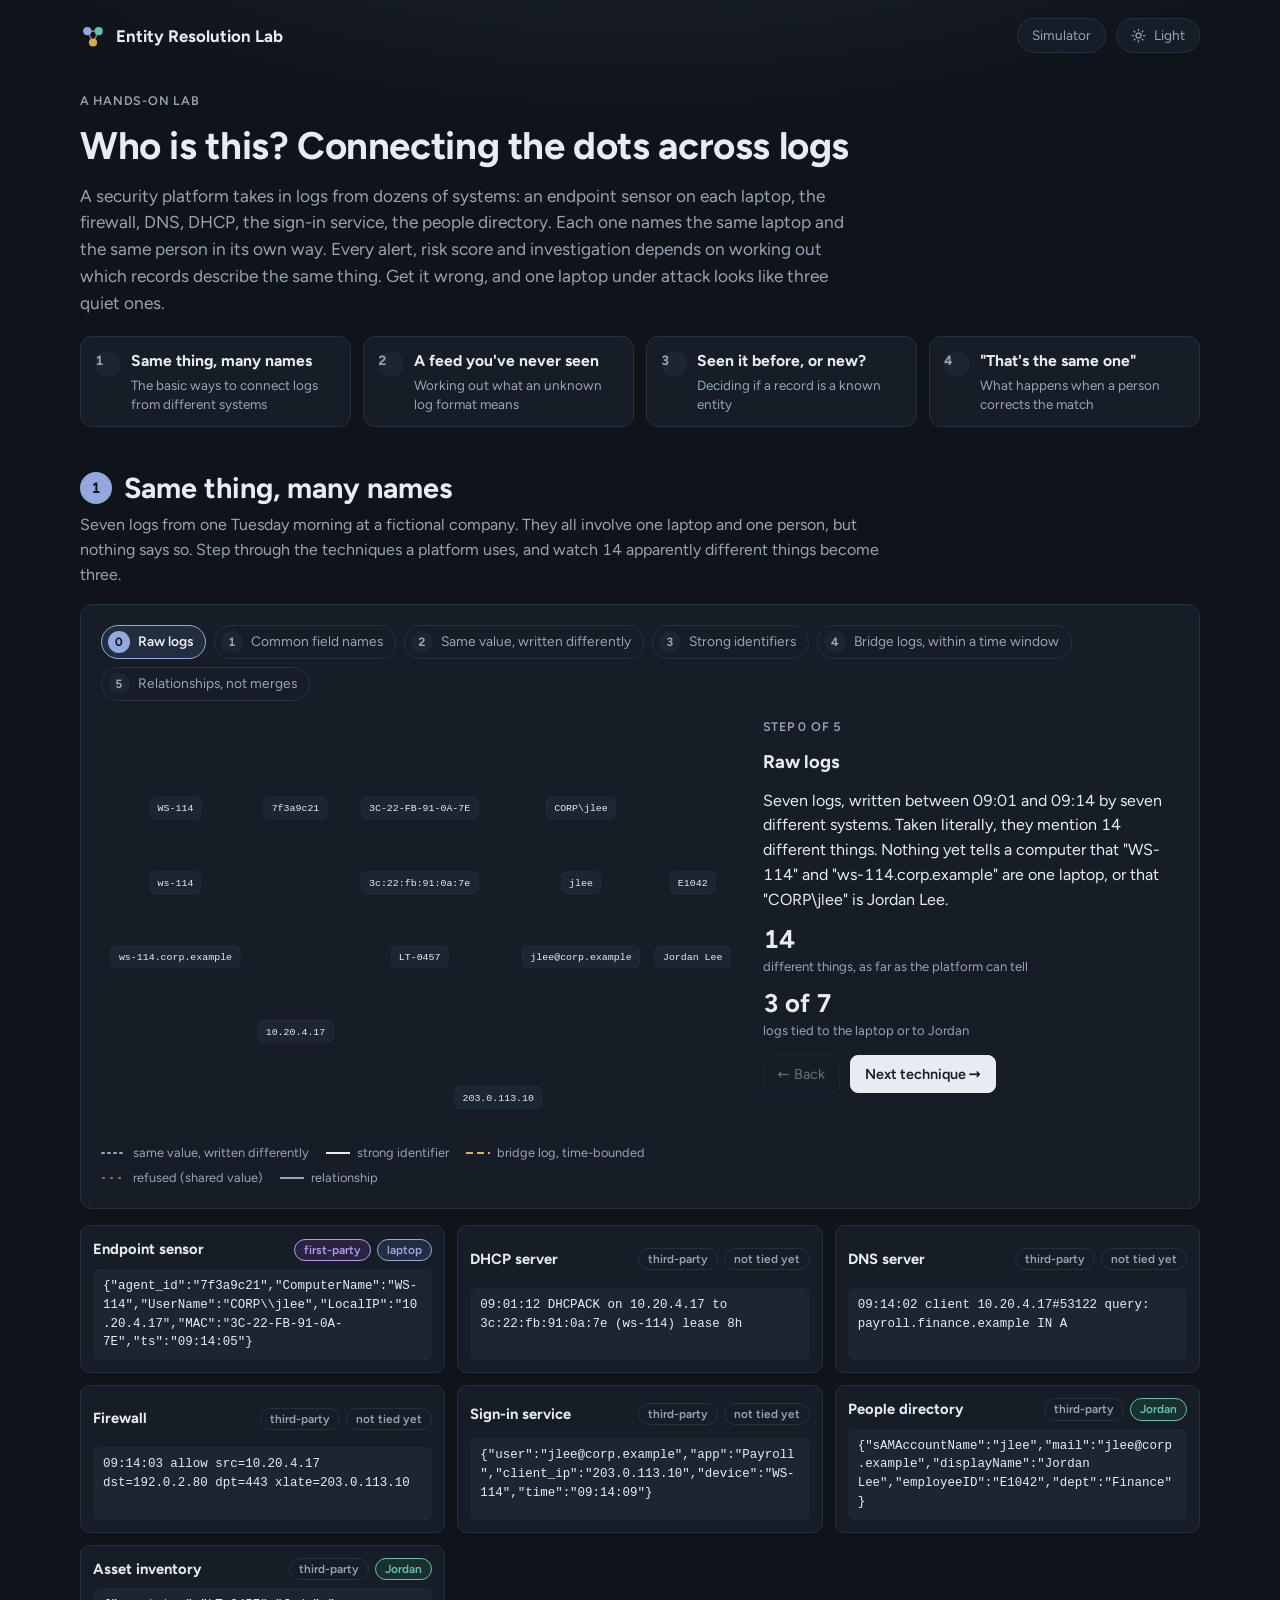
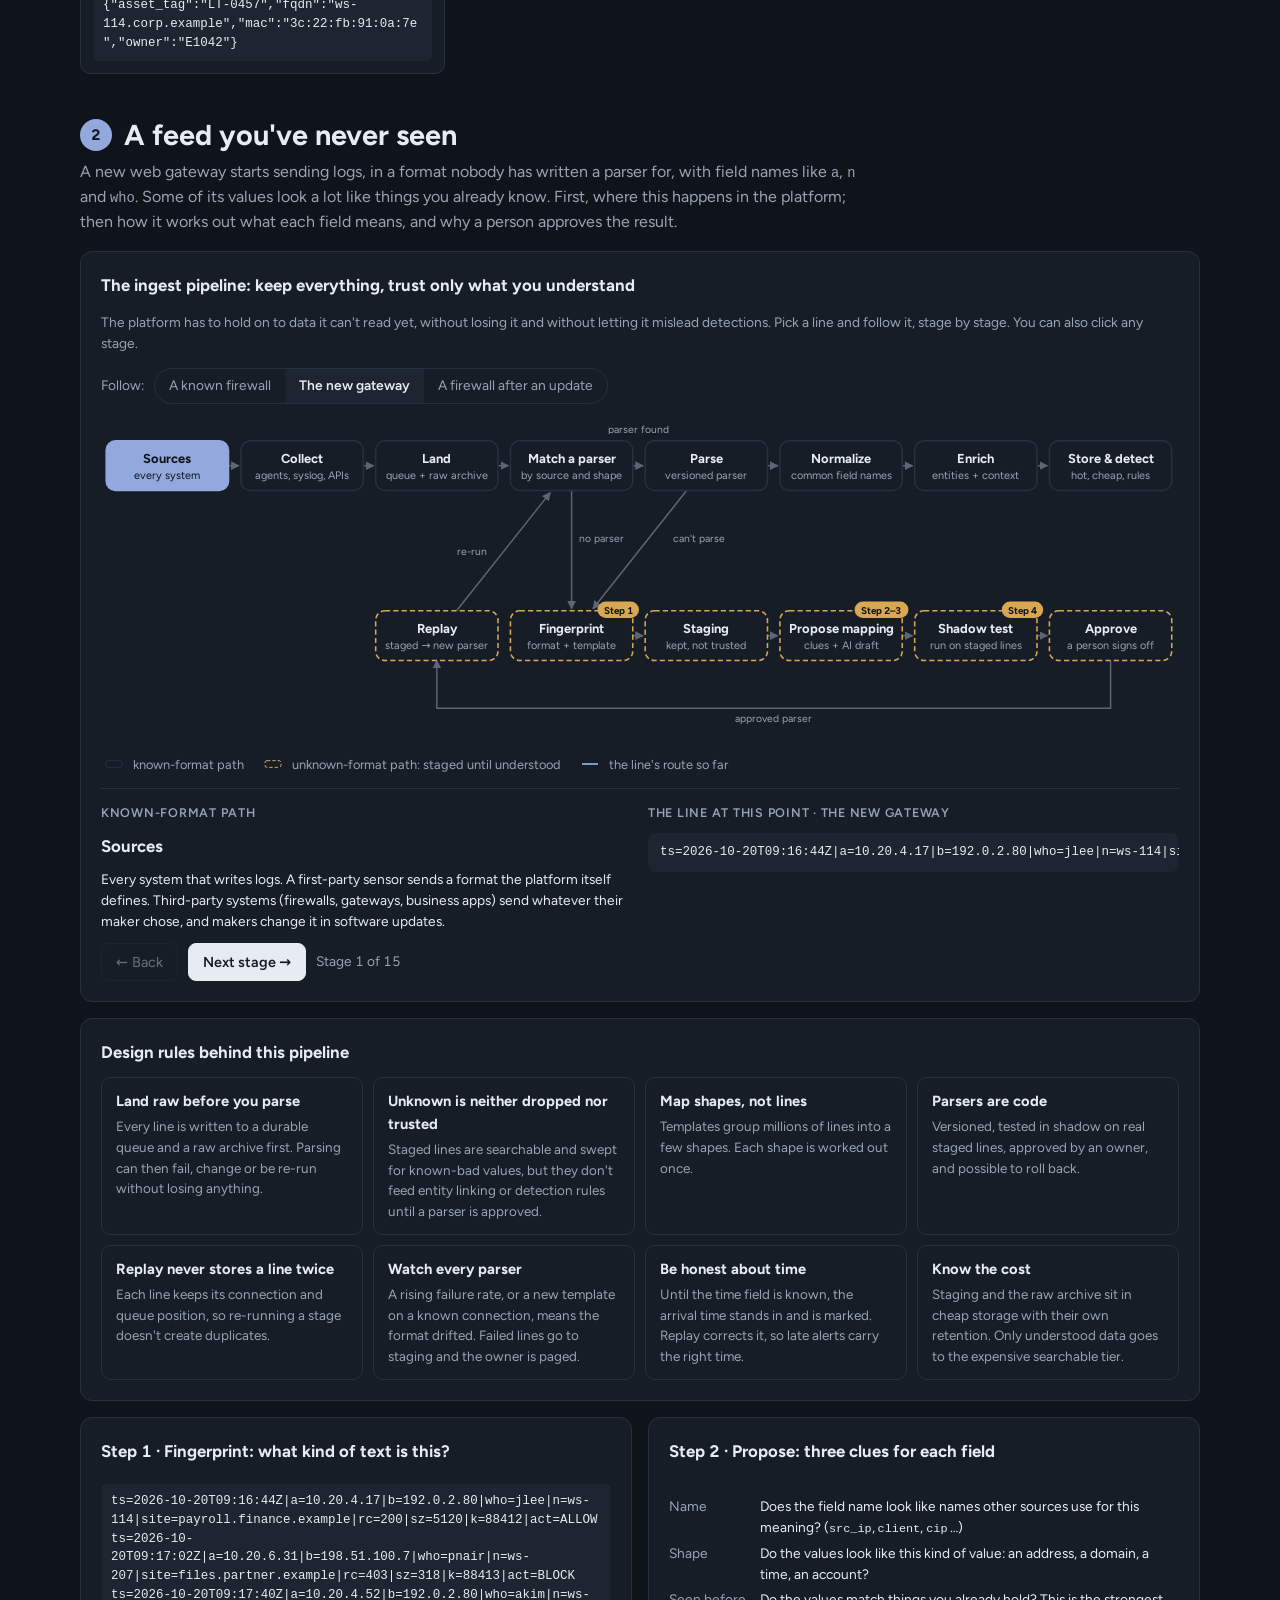
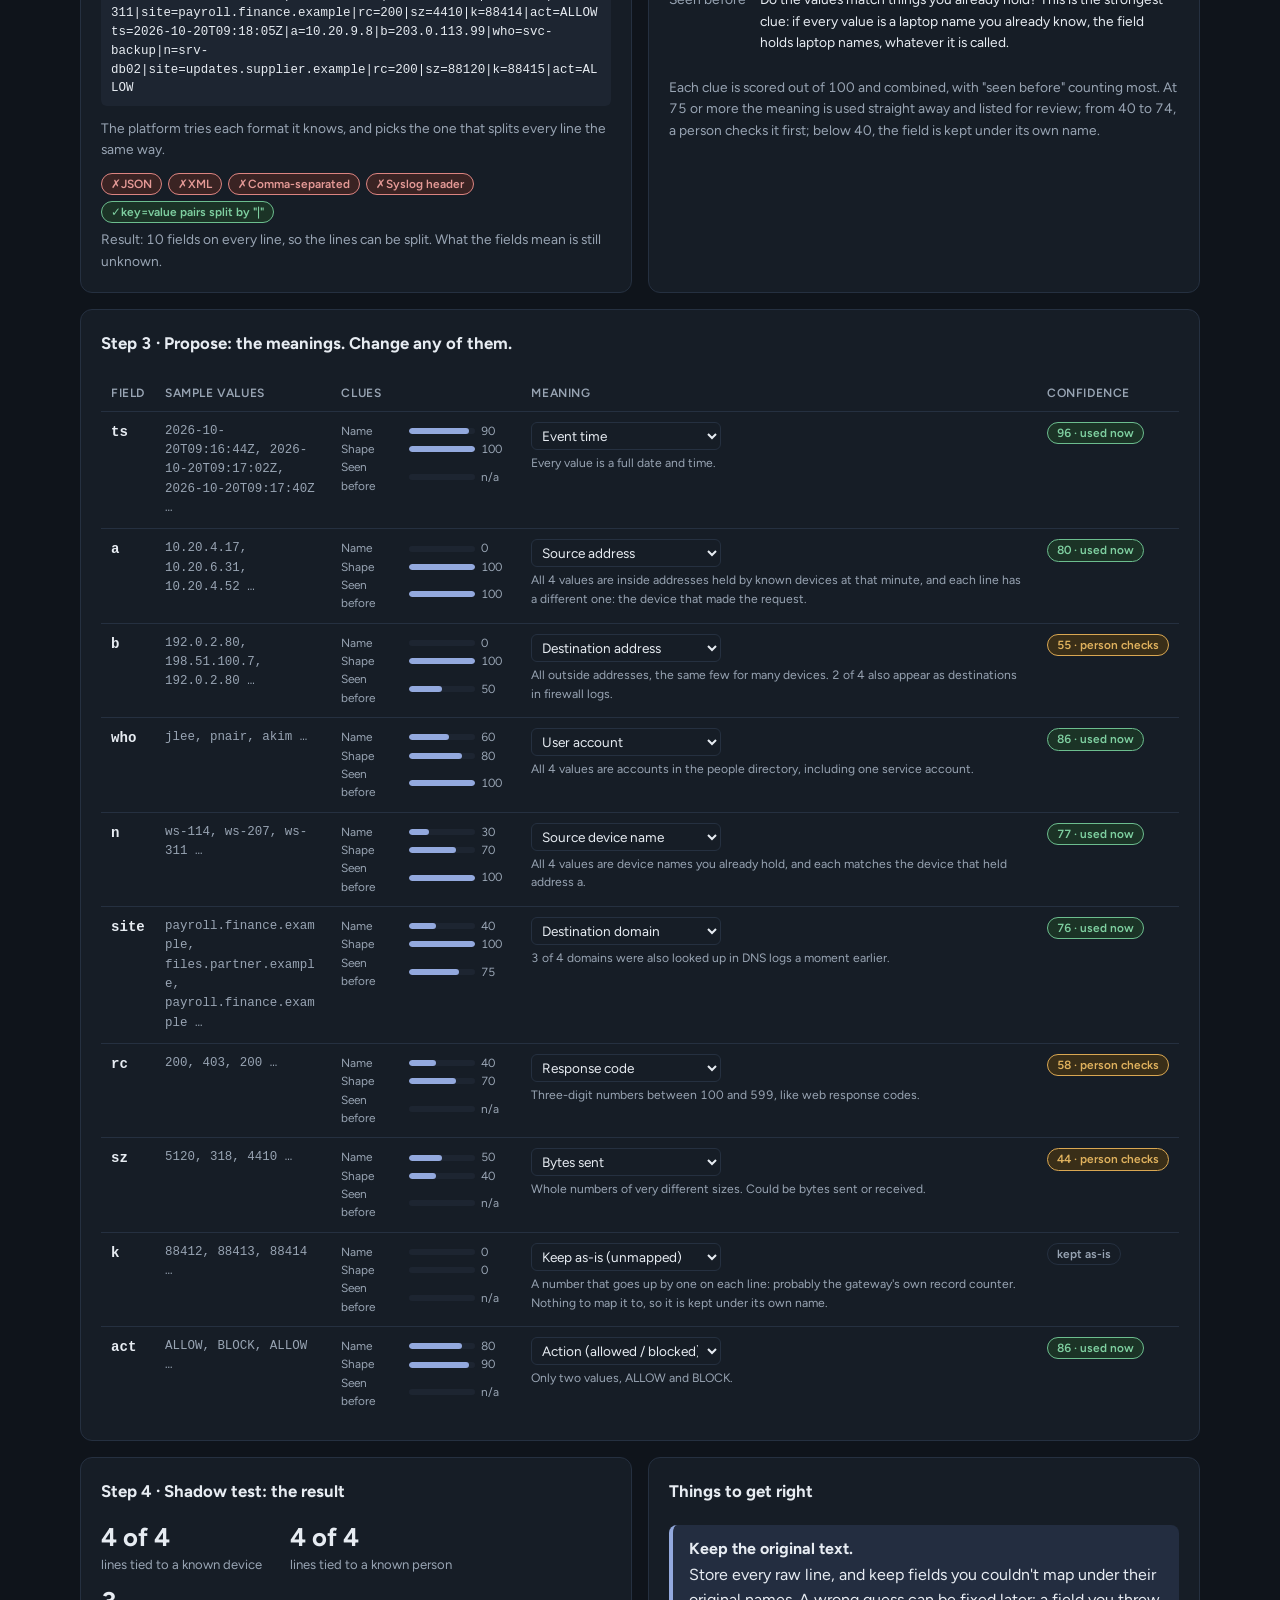
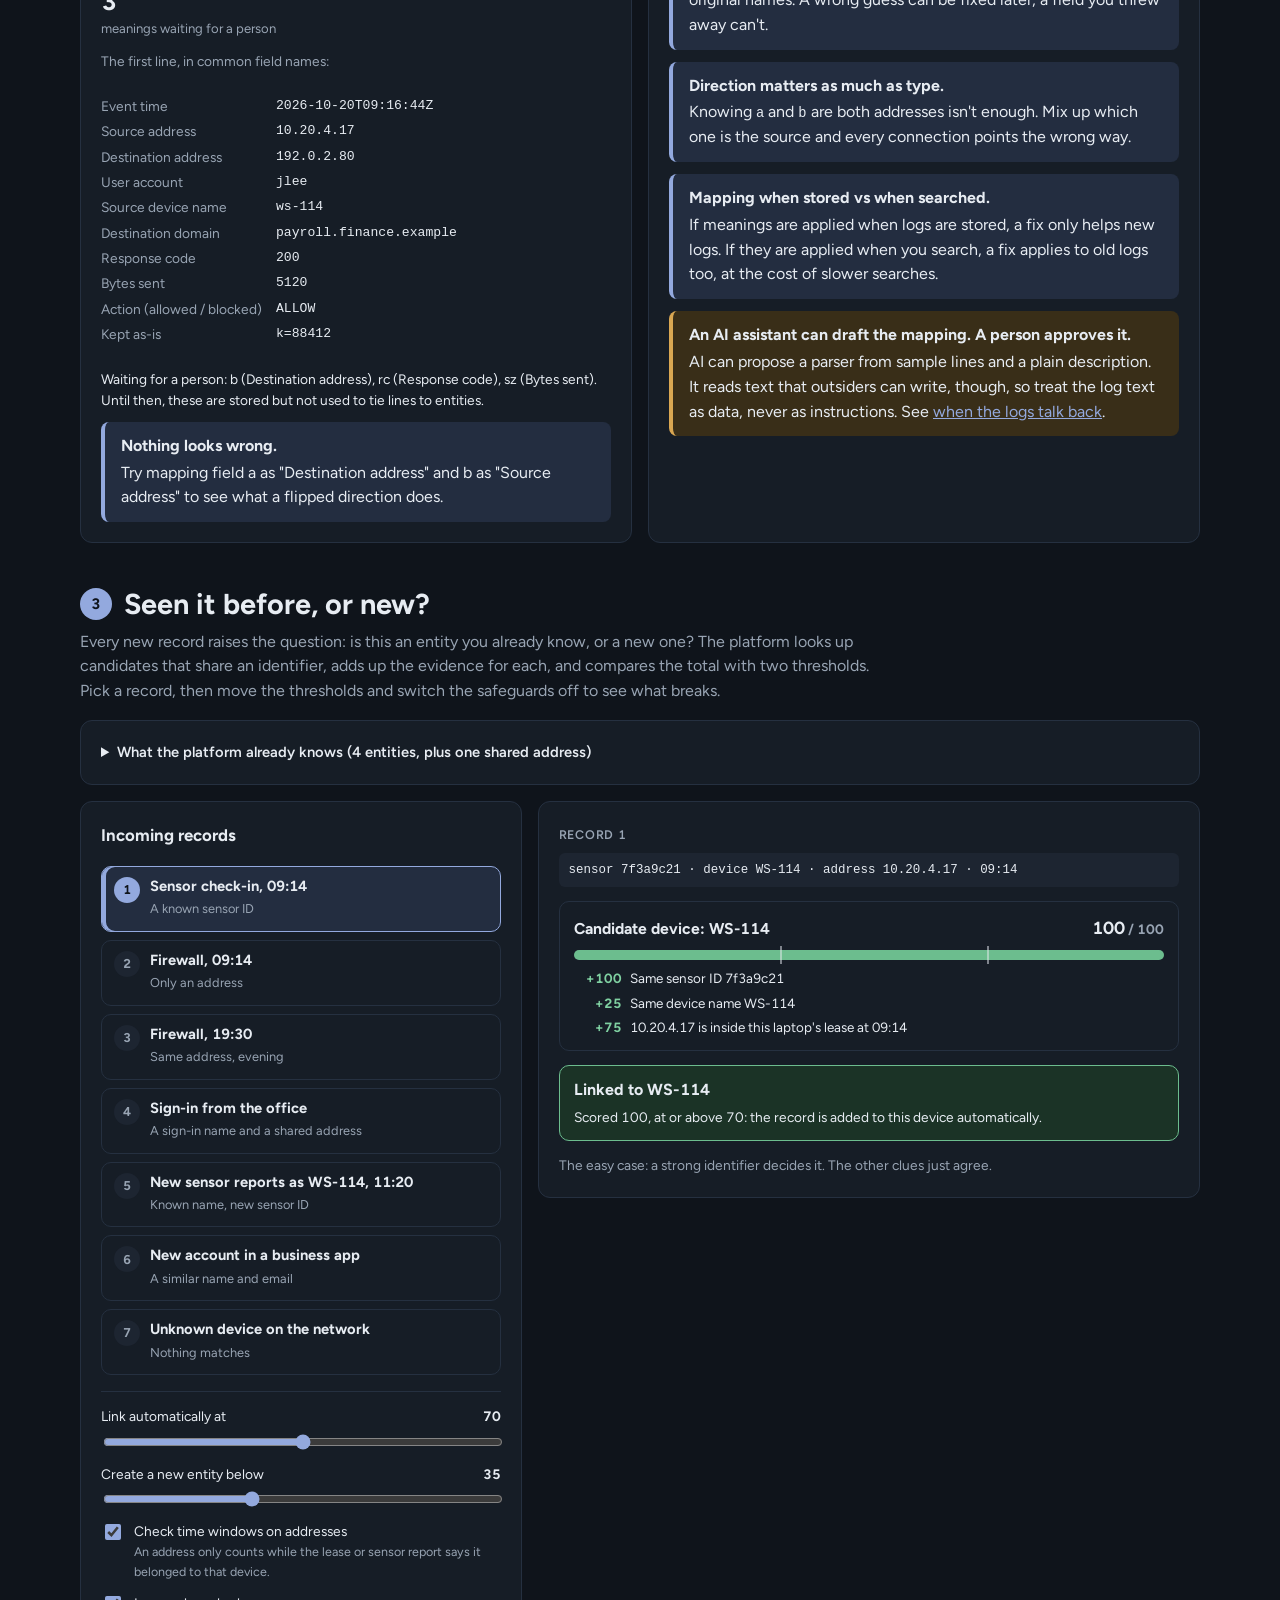
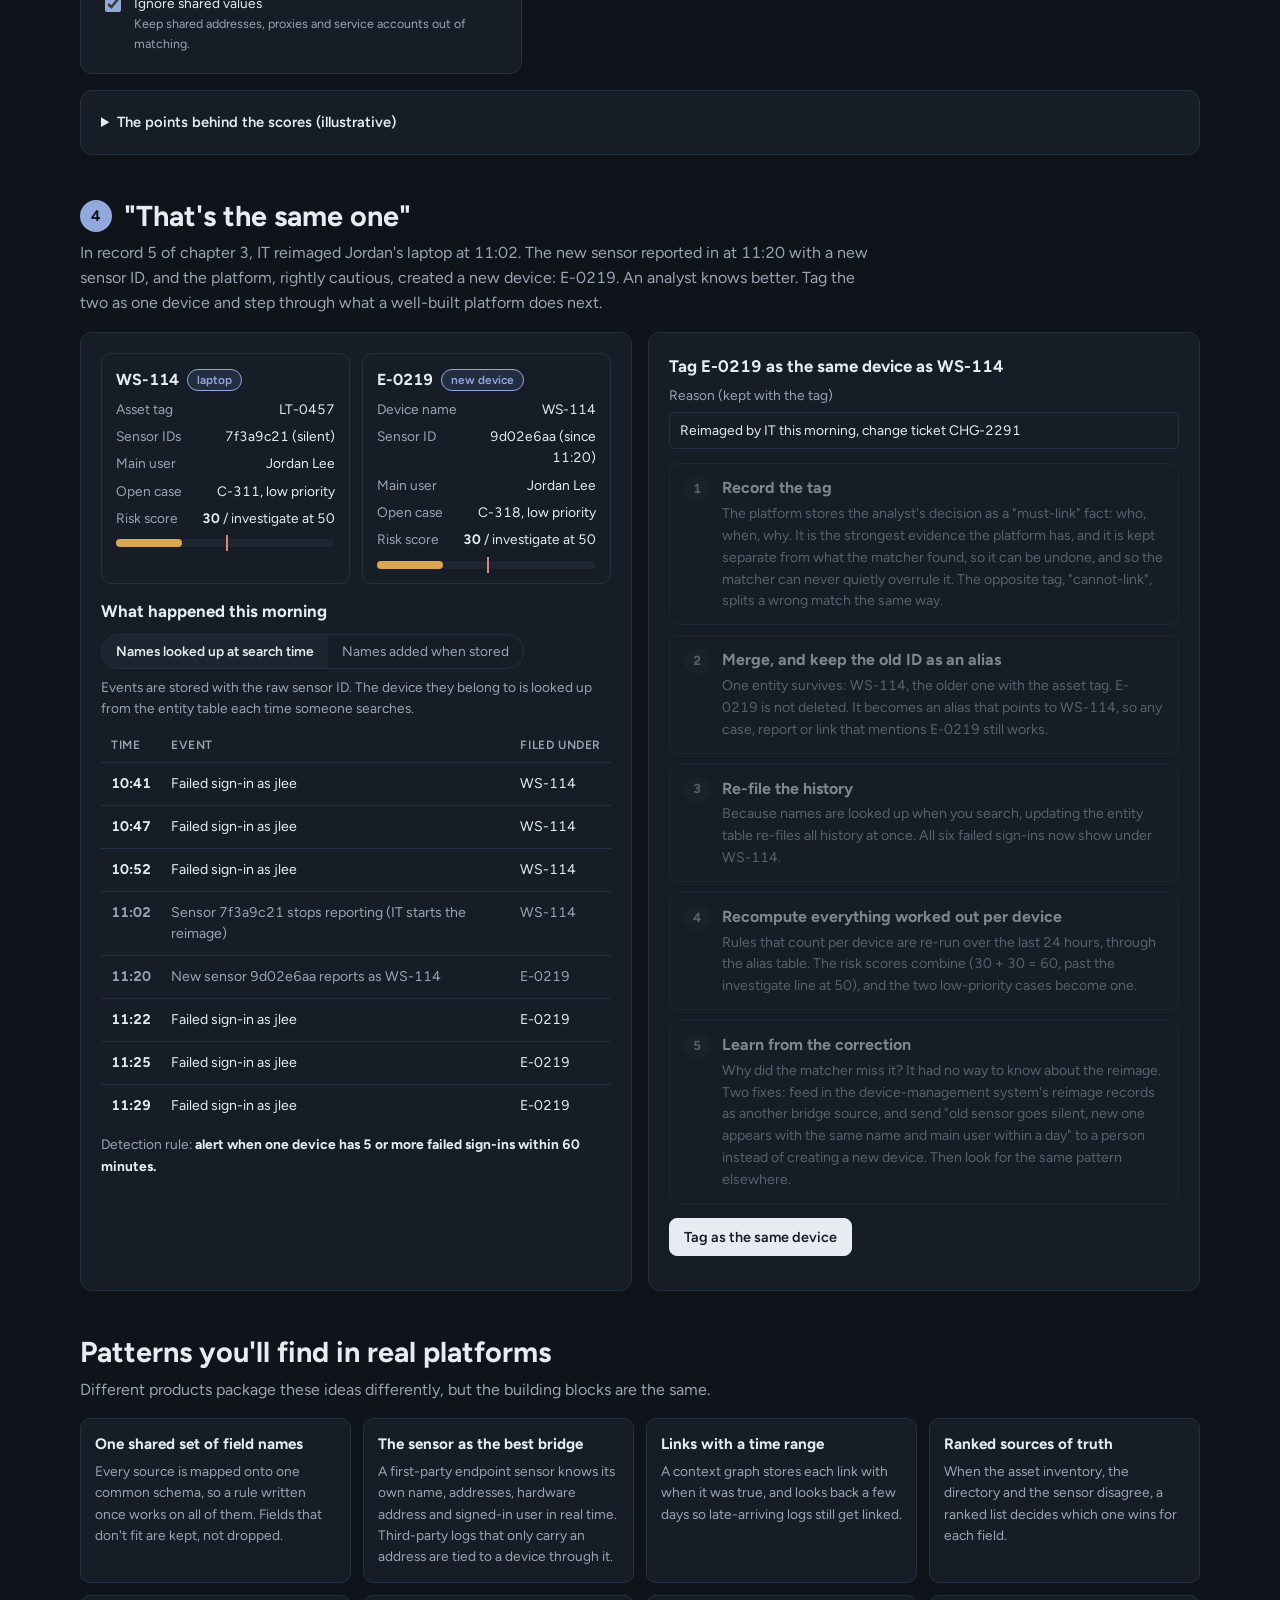
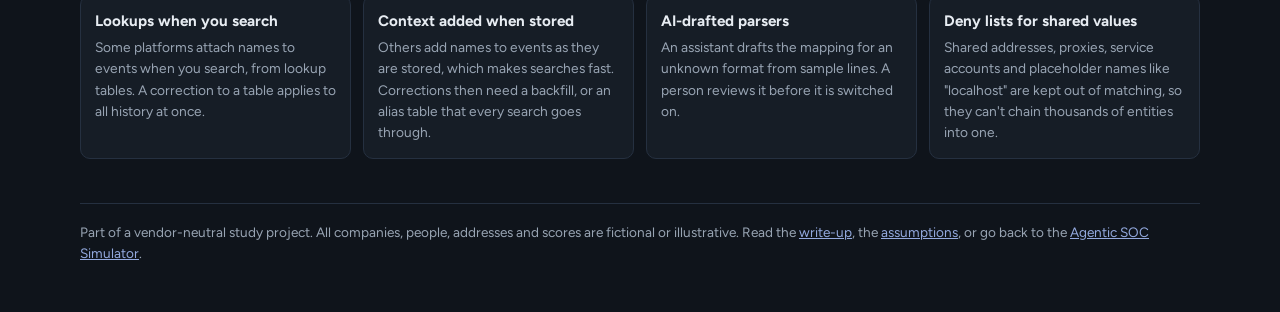
==== commit e2019cab: "Lab chapter 2: the ingest pipeline, followed one line at a time An interactive diagram opens chapter" ====
--- a/entities.html
+++ b/entities.html
@@ -217,6 +217,38 @@
     .kv dt { color: var(--muted); }
     .kv dd { margin: 0; font-family: var(--mono); font-size: 0.82rem; overflow-wrap: anywhere; }
 
+    /* ---------- chapter 2: ingest pipeline ---------- */
+    .pipe { display: grid; gap: 14px; }
+    #pipe-graph svg { width: 100%; height: auto; display: block; }
+    .p-node { cursor: pointer; }
+    .p-node rect.box { fill: var(--surface); stroke: var(--line); stroke-width: 1.5; transition: fill .25s, stroke .25s; }
+    .p-node.unknown rect.box { stroke: var(--undetected); stroke-dasharray: 5 3; }
+    .p-node.visited rect.box { fill: var(--a-soft); stroke: var(--a); stroke-dasharray: none; stroke-width: 2; }
+    .p-node.current rect.box { fill: var(--a); stroke: var(--a); stroke-dasharray: none; }
+    .p-node:hover rect.box { stroke: var(--a); }
+    .p-node:focus { outline: none; }
+    .p-node:focus-visible rect.box { stroke: var(--focus); stroke-width: 3; }
+    .p-node .t { font-size: 12.5px; font-weight: 700; fill: var(--ink); }
+    .p-node .s { font-size: 10.5px; fill: var(--muted); }
+    .p-node.current .t, .p-node.current .s { fill: var(--on-accent); }
+    .p-badge rect { fill: var(--undetected); }
+    .p-badge text { font-size: 9.5px; font-weight: 700; fill: var(--on-accent); }
+    .p-edge { fill: none; stroke: var(--muted); stroke-width: 1.4; opacity: 0.55; }
+    .p-edge.on { stroke: var(--a); stroke-width: 2.6; opacity: 1; }
+    .p-edge-label { font-size: 10px; fill: var(--muted); paint-order: stroke; stroke: var(--surface); stroke-width: 4px; stroke-linejoin: round; }
+    .p-edge-label.on { fill: var(--a); font-weight: 700; }
+    .pipe-panel { display: grid; grid-template-columns: minmax(0, 1fr) minmax(0, 1fr); gap: 16px; border-top: 1px solid var(--line); padding-top: 14px; }
+    @media (max-width: 860px) { .pipe-panel { grid-template-columns: 1fr; } }
+    .pipe-panel h4 { margin: 0; font-size: 1.05rem; }
+    .pipe-panel .col { display: grid; gap: 10px; align-content: start; min-width: 0; }
+    .line-at { font-family: var(--mono); font-size: 0.78rem; background: var(--soft); border-radius: 8px; padding: 10px 12px; white-space: pre; overflow-x: auto; line-height: 1.55; }
+    .expert { font-size: 0.86rem; border-left: 3px solid var(--agent); background: var(--agent-soft); border-radius: 6px; padding: 8px 12px; }
+    .expert b { color: var(--agent); }
+    .rules { display: grid; grid-template-columns: repeat(auto-fill, minmax(250px, 1fr)); gap: 10px; }
+    .rules div { border: 1px solid var(--line); border-radius: 10px; padding: 12px 14px; display: grid; gap: 3px; align-content: start; }
+    .rules b { font-size: 0.92rem; }
+    .rules span { font-size: 0.84rem; color: var(--muted); }
+
     /* ---------- chapter 3: matcher ---------- */
     .ch3 { display: grid; grid-template-columns: minmax(0, 1fr) minmax(0, 1.5fr); gap: 16px; align-items: start; }
     @media (max-width: 900px) { .ch3 { grid-template-columns: 1fr; } }
@@ -347,17 +379,34 @@
       <section class="chapter" id="ch2" aria-labelledby="ch2-title">
         <div class="chapter-head">
           <h2 id="ch2-title"><span class="num">2</span>A feed you've never seen</h2>
-          <p>A new web gateway starts sending logs, in a format nobody has written a parser for, with field names like <code>a</code>, <code>n</code> and <code>who</code>. Some of its values look a lot like things you already know. Here is how a platform works out what each field means, and why a person approves the result.</p>
+          <p>A new web gateway starts sending logs, in a format nobody has written a parser for, with field names like <code>a</code>, <code>n</code> and <code>who</code>. Some of its values look a lot like things you already know. First, where this happens in the platform; then how it works out what each field means, and why a person approves the result.</p>
+        </div>
+        <div class="card pipe" id="pipe">
+          <div class="nav-row" style="justify-content:space-between">
+            <h3 style="margin:0">The ingest pipeline: keep everything, trust only what you understand</h3>
+          </div>
+          <p class="small muted">The platform has to hold on to data it can't read yet, without losing it and without letting it mislead detections. Pick a line and follow it, stage by stage. You can also click any stage.</p>
+          <div class="nav-row">
+            <span class="small muted">Follow:</span>
+            <div class="seg" id="pipe-scen" role="group" aria-label="Which line to follow"></div>
+          </div>
+          <div id="pipe-graph" role="img" aria-label="Ingest pipeline: a known-format path and an unknown-format path that stages lines until a parser is approved, then replays them"></div>
+          <div class="legend" id="pipe-legend"></div>
+          <div class="pipe-panel" id="pipe-panel" aria-live="polite"></div>
+        </div>
+        <div class="card" style="display:grid;gap:12px">
+          <h3 style="margin:0">Design rules behind this pipeline</h3>
+          <div class="rules" id="pipe-rules"></div>
         </div>
         <div class="grid-2">
           <div class="card" style="display:grid;gap:12px">
-            <h3>Step 1: what kind of text is this?</h3>
+            <h3>Step 1 · Fingerprint: what kind of text is this?</h3>
             <div class="raw" id="ch2-raw"></div>
             <p class="small muted">The platform tries each format it knows, and picks the one that splits every line the same way.</p>
             <div class="format-list" id="ch2-formats"></div>
           </div>
           <div class="card" style="display:grid;gap:10px">
-            <h3>Step 2: three clues for each field</h3>
+            <h3>Step 2 · Propose: three clues for each field</h3>
             <dl class="kv">
               <dt>Name</dt><dd style="font-family:var(--font);font-size:0.86rem">Does the field name look like names other sources use for this meaning? (<code>src_ip</code>, <code>client</code>, <code>cip</code> …)</dd>
               <dt>Shape</dt><dd style="font-family:var(--font);font-size:0.86rem">Do the values look like this kind of value: an address, a domain, a time, an account?</dd>
@@ -367,7 +416,7 @@
           </div>
         </div>
         <div class="card" style="display:grid;gap:12px">
-          <h3>Step 3: proposed meanings. Change any of them.</h3>
+          <h3>Step 3 · Propose: the meanings. Change any of them.</h3>
           <div class="table-scroll">
             <table class="fields">
               <thead><tr><th>Field</th><th>Sample values</th><th>Clues</th><th>Meaning</th><th>Confidence</th></tr></thead>
@@ -808,6 +857,9 @@
     // Weights for combining the clues (docs/assumptions.md §7b).
     const CLUE_W = { name: 1, shape: 1.5, seen: 2.5 };
     const AUTO_ACCEPT = 75, KEEP_BELOW = 40;
+    // Ingest pipeline figures (docs/assumptions.md §7b).
+    const STAGING_DAYS = 14, PASS_PARSED = 99, PASS_REQUIRED = 95;
+    const STAGED_LINES = 48210, DRIFT_LINES = 9870, DRIFT_FAIL_PCT = 31, BASE_FAIL_PCT = 0.02;
     const confidence = fd => {
       if (fd.propose.startsWith('Keep')) return null;
       let sum = 0, wt = 0;
@@ -868,7 +920,7 @@
       const line = parsed[0];
       const shown = FIELDS.filter(fd => !chosen[fd.f].startsWith('Keep')).map(fd => [chosen[fd.f], line[fd.f]]);
       put($('ch2-result'), 
-        h('h3', {}, 'Step 4: the result'),
+        h('h3', {}, 'Step 4 · Shadow test: the result'),
         h('div', { class: 'stats' },
           h('div', { class: 'stat' }, h('b', {}, `${devTied} of 4`), h('span', {}, 'lines tied to a known device')),
           h('div', { class: 'stat' }, h('b', {}, `${userTied} of 4`), h('span', {}, 'lines tied to a known person')),
@@ -881,6 +933,247 @@
       );
     }
     renderCh2();
+
+    // ---------------- chapter 2: the ingest pipeline ----------------
+    // Stages. unknown: on the path for data without a parser. step: the chapter's step card it explains.
+    const STAGES = {
+      sources: { t: 'Sources', s: 'every system',
+        what: 'Every system that writes logs. A first-party sensor sends a format the platform itself defines. Third-party systems (firewalls, gateways, business apps) send whatever their maker chose, and makers change it in software updates.' },
+      collect: { t: 'Collect', s: 'agents, syslog, APIs',
+        what: 'Collectors receive or fetch logs: an agent on a server, a syslog listener, an API poller, an HTTPS endpoint. Each line is wrapped in an envelope that records when it arrived, which connection it came in on, and the log type that connection declares, if any. The line itself is not changed.',
+        expert: 'The connection is the most reliable clue to a format. Give each source its own connection instead of sending everything to one shared listener; otherwise the platform has to guess from the text alone.' },
+      land: { t: 'Land', s: 'queue + raw archive',
+        what: 'Before anything tries to understand it, the line is written to a durable queue and to a raw archive in cheap object storage. The queue absorbs bursts and lets any later stage be re-run from a known position. The archive keeps the original bytes.',
+        expert: 'Write before you parse. If a parser is wrong, crashes or doesn\'t exist yet, nothing is lost: every later stage can be replayed from here.' },
+      router: { t: 'Match a parser', s: 'by source and shape',
+        what: 'Looks for a parser that can read the line: first by the connection\'s declared type, then by matching the line\'s shape against the templates each parser is known to accept.',
+        expert: 'Matching on shape as well as connection catches a source whose format changed, and two kinds of log sharing one connection.' },
+      parse: { t: 'Parse', s: 'versioned parser',
+        what: 'The registered parser, a versioned piece of code, splits the line into named fields. Lines it can\'t read are not dropped: they go to fingerprinting and staging, and every failure is counted.',
+        expert: 'A parse-failure rate per parser is the best early warning that a source changed its format. A jump pages the parser\'s owner.' },
+      normalize: { t: 'Normalize', s: 'common field names',
+        what: 'Field names become the common schema: src becomes source address, ComputerName becomes device name. Values are canonicalized: lower-case names, one format for hardware addresses, one time zone.' },
+      enrich: { t: 'Enrich', s: 'entities + context',
+        what: 'Entity resolution happens here (chapters 1 and 3): addresses are tied to devices through leases and sensor reports, accounts to people. Context is added from the asset inventory and the people directory.' },
+      store: { t: 'Store & detect', s: 'hot, cheap, rules',
+        what: 'Each event is routed to the searchable tier where real-time detection rules run, or to cheaper storage. The simulator\'s "Inside the pipeline" view follows this part in detail.' },
+      replay: { t: 'Replay', s: 'staged → new parser', unknown: true,
+        what: 'Staged lines are sent back through "Match a parser", which now finds the new one. Each line carries its connection and queue position, so a line replayed twice is still stored once. Event times are corrected from the newly mapped time field.',
+        expert: 'Replay is why landing raw data first matters: the gap between "the data arrived" and "we understood it" closes without losing a line.' },
+      fingerprint: { t: 'Fingerprint', s: 'format + template', unknown: true, step: '1',
+        what: 'Works out how to split the line (JSON, XML, comma-separated, syslog, key=value) and where one event ends, for logs that run over several lines. Then it masks the values to get a template: the line\'s shape with the variable parts replaced. Lines with the same template are grouped, so a million lines become a handful of shapes to work out.',
+        expert: 'Template mining is what makes unknown data manageable: you map a few shapes, not millions of lines. A new template on a known connection is also how format drift is spotted.' },
+      staging: { t: 'Staging', s: 'kept, not trusted', unknown: true,
+        what: 'Lines without a parser are kept in a staging tier, with their envelope, their template and every key and value pulled out as-is. They can be searched as text and are swept for known-bad addresses, domains and file hashes. They don\'t feed entity linking or detection rules yet. Until the time field is known, the arrival time stands in for the event time, and is marked as such.',
+        expert: `Unknown means neither dropped nor trusted. Staging has its own retention (${STAGING_DAYS} days here) and tighter access, because unknown data can hold secrets nobody expected in a log.` },
+      propose: { t: 'Propose mapping', s: 'clues + AI draft', unknown: true, step: '2–3',
+        what: 'For each template, the field clues in Steps 2 and 3 below are scored, and an AI assistant can draft the parser from sample lines. The result is a candidate parser, not a live one.',
+        expert: 'The assistant reads text from systems outsiders can write to, so it gets the lines as data to describe, never as instructions, and its output is tested like anyone else\'s.' },
+      validate: { t: 'Shadow test', s: 'run on staged lines', unknown: true, step: '4',
+        what: 'The candidate runs in shadow on the staged lines: its output is checked but not used. The checks: how many lines it parses, whether required fields are filled, whether values fit their types, how many lines tie to known entities, and whether source and destination point the right way.',
+        expert: 'Test on the real staged sample, not on a few hand-picked lines. That is where the odd cases are: an empty field, a second time format, an address in a field that usually holds a name.' },
+      approve: { t: 'Approve', s: 'a person signs off', unknown: true,
+        what: 'A person reviews the shadow results and the mapping, then approves. The parser is registered with a version, an owner and the templates it accepts, and can be rolled back to the previous version.' },
+    };
+    const PIPE_EDGES = [
+      ['sources', 'collect'], ['collect', 'land'], ['land', 'router'],
+      ['router', 'parse', 'parser found'], ['parse', 'normalize'], ['normalize', 'enrich'], ['enrich', 'store'],
+      ['router', 'fingerprint', 'no parser'], ['parse', 'fingerprint', 'can\'t parse'],
+      ['fingerprint', 'staging'], ['staging', 'propose'], ['propose', 'validate'], ['validate', 'approve'],
+      ['approve', 'replay', 'approved parser'], ['replay', 'router', 're-run'],
+    ];
+    const PIPE_LAYOUT = {
+      wide: {
+        w: 1040, h: 300, nw: 118, nh: 48,
+        pos: {
+          sources: [64, 46], collect: [194, 46], land: [324, 46], router: [454, 46], parse: [584, 46], normalize: [714, 46], enrich: [844, 46], store: [974, 46],
+          replay: [324, 210], fingerprint: [454, 210], staging: [584, 210], propose: [714, 210], validate: [844, 210], approve: [974, 210],
+        },
+        // The loop from Approve back to Replay runs under the bottom row.
+        loop: (a, b) => `M${a[0]} ${a[1] + 24} V 280 H ${b[0]} V ${b[1] + 24}`,
+        // Edge labels: [x, y, anchor].
+        labels: { 'router>parse': [519, 14, 'middle'], 'router>fingerprint': [461, 120, 'start'], 'parse>fingerprint': [552, 120, 'start'],
+                  'approve>replay': [649, 293, 'middle'], 'replay>router': [372, 132, 'end'] },
+      },
+      narrow: {
+        w: 360, h: 730, nw: 150, nh: 46,
+        pos: {
+          sources: [95, 40], collect: [95, 115], land: [95, 190], router: [95, 265], parse: [95, 365], normalize: [95, 440], enrich: [95, 515], store: [95, 590],
+          replay: [265, 265], fingerprint: [265, 365], staging: [265, 440], propose: [265, 515], validate: [265, 590], approve: [265, 665],
+        },
+        loop: (a, b) => `M${a[0] + 75} ${a[1]} H 352 V ${b[1]} H ${b[0] + 75}`,
+        labels: { 'router>parse': [101, 318, 'start'], 'router>fingerprint': [196, 312, 'middle'], 'parse>fingerprint': [180, 405, 'middle'],
+                  'approve>replay': [344, 712, 'end'], 'replay>router': [180, 236, 'middle'] },
+      },
+    };
+
+    // Lines to follow. Each step: [stage, what the line looks like there, optional note for this line].
+    const PIPE_SCENARIOS = [
+      { id: 'known', label: 'A known firewall', steps: [
+        ['sources', '09:14:03 allow src=10.20.4.17 dst=192.0.2.80 dpt=443 xlate=203.0.113.10'],
+        ['collect', 'received:   2026-10-20T09:14:03.412Z\nconnection: fw-edge-01 (syslog over TLS)\ndeclared:   firewall\nraw:        "09:14:03 allow src=10.20.4.17 …"'],
+        ['land', 'queue:   ingest-raw · partition 3 · position 88104551\narchive: raw/2026-10-20/fw-edge-01/0914.gz\nthe original bytes, unchanged'],
+        ['router', 'connection fw-edge-01 → firewall parser v14\nshape matches template T-21b0, which v14 accepts\n→ parse'],
+        ['parse', 'time=09:14:03  action=allow  src=10.20.4.17\ndst=192.0.2.80  dpt=443  xlate=203.0.113.10\nparser: firewall v14'],
+        ['normalize', 'event time            2026-10-20T09:14:03Z\naction                allowed\nsource address        10.20.4.17\ndestination address   192.0.2.80\ndestination port      443\nshared outside address 203.0.113.10'],
+        ['enrich', 'source device   WS-114 (10.20.4.17 leased 09:01–17:01)\nsource user     Jordan Lee (signed in on WS-114)\n203.0.113.10    shared address: not used to link'],
+        ['store', 'tier:  searchable (firewall logs feed real-time rules)\nrules: checked as it arrives; none matched', 'The everyday path. Most lines take it, and it never waits for a person.'],
+      ] },
+      { id: 'new', label: 'The new gateway', steps: [
+        ['sources', LINES[0]],
+        ['collect', 'received:   2026-10-20T09:16:45.087Z\nconnection: gw-new-01 (HTTPS push)\ndeclared:   (none)\nraw:        "ts=2026-10-20T09:16:44Z|a=10.20.4.17|…"'],
+        ['land', 'queue:   ingest-raw · partition 5 · position 2301778\narchive: raw/2026-10-20/gw-new-01/0916.gz\nthe original bytes, unchanged'],
+        ['router', 'connection gw-new-01 → no parser registered\nshape matches no known template\n→ fingerprint and stage'],
+        ['fingerprint', 'format:   key=value, pairs split by "|", one line per event\ntemplate: T-4f1c\n  ts=<TIME>|a=<IP>|b=<IP>|who=<WORD>|n=<HOST>|\n  site=<DOMAIN>|rc=<NUM>|sz=<NUM>|k=<NUM>|act=<WORD>', 'This is Step 1 below, applied to every line as it arrives.'],
+        ['staging', 'template:    T-4f1c\nevent time:  not known yet; using arrival 09:16:45 (marked)\nas-is:       ts a b who n site rc sz k act\nswept:       10.20.4.17, 192.0.2.80, payroll.finance.example\n             → none on the known-bad lists\nnot yet used for entity linking or detection rules'],
+        ['propose', 'candidate parser gw-new v1 (draft, not live)\n  ts → event time       a → source address\n  b → destination addr  who → user account\n  n → source device     site → destination domain\n  act → action          rc, sz → waiting for a person\n  k → kept as-is', 'Steps 2 and 3 below show the clues and let you change the mapping.'],
+        ['validate', `shadow run on ${STAGED_LINES.toLocaleString('en-US')} staged lines (template T-4f1c)\n  parsed                  100%   (needs ${PASS_PARSED}%)\n  required fields filled  100%   (needs ${PASS_REQUIRED}%)\n  tied to known devices    97%\n  tied to known people     99%\n  direction check         passed: sources inside, destinations outside`],
+        ['approve', 'approved by: platform engineer on duty\nregistered:  parser gw-new v1\n  accepts:   connection gw-new-01, template T-4f1c\n  owner:     network team\n  rollback:  back to "no parser" (lines are staged again)'],
+        ['replay', `replaying ${STAGED_LINES.toLocaleString('en-US')} staged lines through "Match a parser"\nkey: connection + queue position, so no line is stored twice\nevent times corrected from field ts`],
+        ['router', 'connection gw-new-01, template T-4f1c → gw-new parser v1\n→ parse'],
+        ['parse', 'ts=2026-10-20T09:16:44Z  a=10.20.4.17  b=192.0.2.80\nwho=jlee  n=ws-114  site=payroll.finance.example\nrc=200  sz=5120  k=88412  act=ALLOW\nparser: gw-new v1'],
+        ['normalize', 'event time            2026-10-20T09:16:44Z\nsource address        10.20.4.17\nsource device name    ws-114\nuser account          jlee\ndestination address   192.0.2.80\ndestination domain    payroll.finance.example\naction                allowed\nk                     88412 (kept as-is)'],
+        ['enrich', 'source device   WS-114 (lease and device name agree)\nuser            Jordan Lee\ndestination     payroll.finance.example, looked up in DNS 2 s earlier'],
+        ['store', `tier:  searchable\nweb gateway rules now run on new lines, and on the\n${STAGED_LINES.toLocaleString('en-US')} replayed ones, with their real event times`, 'Rules that run on replayed lines can raise alerts late, dated when the event happened.'],
+      ] },
+      { id: 'drift', label: 'A firewall after an update', steps: [
+        ['sources', '09:31:10 v2 allow rule=114 src=10.20.6.31 dst=198.51.100.7 dpt=443 xlate=203.0.113.10', 'Some of the firewalls got a software update overnight. Their lines gained two new parts: a format version and a rule number.'],
+        ['collect', 'received:   2026-10-20T09:31:10.220Z\nconnection: fw-edge-01 (syslog over TLS)\ndeclared:   firewall'],
+        ['land', 'queue:   ingest-raw · partition 3 · position 88391027\narchive: raw/2026-10-20/fw-edge-01/0931.gz'],
+        ['router', 'connection fw-edge-01 → firewall parser v14\n→ parse'],
+        ['parse', `firewall v14 can't read this line\n  expects: <time> <action> src=… dst=…\n  found:   <time> v2 <action> rule=… src=… dst=…\nfailures on fw-edge-01: ${DRIFT_FAIL_PCT}% of lines in 10 minutes\n  (normally ${BASE_FAIL_PCT}%) → the owner is paged`, 'Format drift in sources you already have is more common than brand-new sources, and quieter: the data keeps arriving, it just stops making sense.'],
+        ['fingerprint', 'template T-9a07\n  <TIME> v2 <WORD> rule=<NUM> src=<IP> dst=<IP> dpt=<NUM> xlate=<IP>\nnearest known: T-21b0 (accepted by v14)\n  differs by 2 parts: "v2" and rule=<NUM>'],
+        ['staging', `failed lines kept, with template T-9a07\nthe known-bad sweep still runs on them\nthe other ${100 - DRIFT_FAIL_PCT}% of firewall lines still parse normally`],
+        ['propose', 'candidate firewall v15 = v14 + 2 changes\n  "v2"        → log format version (kept as-is)\n  rule=<NUM>  → firewall rule ID (new field)'],
+        ['validate', `shadow run of v15 on old and new lines\n  old template T-21b0: 100% parsed, same output as v14\n  new template T-9a07: 100% parsed\n  required fields filled 100%   (needs ${PASS_REQUIRED}%)`, 'The shadow test also checks that the new version still reads the old lines exactly as before.'],
+        ['approve', 'approved by: network team (the parser\'s owner)\nfirewall v15 replaces v14; v14 is kept for rollback'],
+        ['replay', `replaying ${DRIFT_LINES.toLocaleString('en-US')} failed lines through v15\nkey: connection + queue position, so no line is stored twice`],
+        ['router', 'connection fw-edge-01 → firewall parser v15\n→ parse'],
+        ['parse', 'time=09:31:10  version=v2  action=allow  rule=114\nsrc=10.20.6.31  dst=198.51.100.7  dpt=443\nxlate=203.0.113.10\nparser: firewall v15'],
+        ['normalize', 'event time            2026-10-20T09:31:10Z\naction                allowed\nfirewall rule ID      114\nsource address        10.20.6.31\ndestination address   198.51.100.7\ndestination port      443'],
+        ['enrich', 'source device   WS-207 (10.20.6.31 leased that morning)\nsource user     Priya Nair'],
+        ['store', `tier:  searchable\nthe ${DRIFT_FAIL_PCT}% gap in firewall detection is closed, and the\nreplayed lines are checked too`],
+      ] },
+    ];
+    const PIPE_RULES = [
+      ['Land raw before you parse', 'Every line is written to a durable queue and a raw archive first. Parsing can then fail, change or be re-run without losing anything.'],
+      ['Unknown is neither dropped nor trusted', 'Staged lines are searchable and swept for known-bad values, but they don\'t feed entity linking or detection rules until a parser is approved.'],
+      ['Map shapes, not lines', 'Templates group millions of lines into a few shapes. Each shape is worked out once.'],
+      ['Parsers are code', 'Versioned, tested in shadow on real staged lines, approved by an owner, and possible to roll back.'],
+      ['Replay never stores a line twice', 'Each line keeps its connection and queue position, so re-running a stage doesn\'t create duplicates.'],
+      ['Watch every parser', 'A rising failure rate, or a new template on a known connection, means the format drifted. Failed lines go to staging and the owner is paged.'],
+      ['Be honest about time', 'Until the time field is known, the arrival time stands in and is marked. Replay corrects it, so late alerts carry the right time.'],
+      ['Know the cost', 'Staging and the raw archive sit in cheap storage with their own retention. Only understood data goes to the expensive searchable tier.'],
+    ];
+    const pipe = { scen: 1, i: 0 };
+    let pipeLastLayout = null;
+
+    function pipeLayout() {
+      const w = $('pipe-graph').clientWidth;
+      return w && w < 760 ? PIPE_LAYOUT.narrow : PIPE_LAYOUT.wide;
+    }
+    // Where the line from a box's center towards a point leaves the box.
+    function boxExit([cx, cy], [tx, ty], hw, hh) {
+      const dx = tx - cx, dy = ty - cy;
+      const t = Math.min(dx ? hw / Math.abs(dx) : Infinity, dy ? hh / Math.abs(dy) : Infinity);
+      return [cx + dx * t, cy + dy * t];
+    }
+
+    function renderPipeGraph() {
+      const L = pipeLayout();
+      pipeLastLayout = L;
+      const sc = PIPE_SCENARIOS[pipe.scen];
+      const path = sc.steps.map(st => st[0]);
+      const done = new Set(path.slice(0, pipe.i + 1));
+      const travelled = new Set();
+      for (let k = 0; k < pipe.i; k++) travelled.add(`${path[k]}>${path[k + 1]}`);
+      const svg = s('svg', { viewBox: `0 0 ${L.w} ${L.h}` });
+      svg.append(s('defs', {},
+        s('marker', { id: 'p-arrow', viewBox: '0 0 10 10', refX: 9, refY: 5, markerWidth: 6, markerHeight: 6, orient: 'auto-start-reverse' }, s('path', { d: 'M0 0 L10 5 L0 10z', fill: 'var(--muted)' })),
+        s('marker', { id: 'p-arrow-on', viewBox: '0 0 10 10', refX: 9, refY: 5, markerWidth: 5, markerHeight: 5, orient: 'auto-start-reverse' }, s('path', { d: 'M0 0 L10 5 L0 10z', fill: 'var(--a)' }))));
+      const hw = L.nw / 2, hh = L.nh / 2;
+      for (const [a, b, label] of PIPE_EDGES) {
+        const on = travelled.has(`${a}>${b}`);
+        const pa = L.pos[a], pb = L.pos[b];
+        let d;
+        if (a === 'approve' && b === 'replay') d = L.loop(pa, pb);
+        else {
+          const p1 = boxExit(pa, pb, hw, hh), p2 = boxExit(pb, pa, hw + 2, hh + 2);
+          d = `M${p1[0]} ${p1[1]} L ${p2[0]} ${p2[1]}`;
+        }
+        svg.append(s('path', { class: `p-edge${on ? ' on' : ''}`, d, 'marker-end': `url(#${on ? 'p-arrow-on' : 'p-arrow'})` }));
+        if (label) {
+          const [lx, ly, anchor] = L.labels[`${a}>${b}`];
+          svg.append(s('text', { class: `p-edge-label${on ? ' on' : ''}`, x: lx, y: ly, 'text-anchor': anchor }, label));
+        }
+      }
+      const current = path[pipe.i];
+      for (const [id, st] of Object.entries(STAGES)) {
+        const [x, y] = L.pos[id];
+        const cls = ['p-node', st.unknown ? 'unknown' : '', id === current ? 'current' : done.has(id) ? 'visited' : ''].join(' ');
+        const g = s('g', { class: cls, tabindex: 0, role: 'button', 'aria-label': `${st.t}: ${st.s}` });
+        g.append(s('rect', { class: 'box', x: x - hw, y: y - hh, width: L.nw, height: L.nh, rx: 9 }));
+        g.append(s('text', { class: 't', x, y: y - 3, 'text-anchor': 'middle' }, st.t));
+        g.append(s('text', { class: 's', x, y: y + 13, 'text-anchor': 'middle' }, st.s));
+        if (st.step) {
+          const bw = st.step.length > 1 ? 52 : 40;
+          g.append(s('g', { class: 'p-badge' }, s('rect', { x: x + hw - bw + 6, y: y - hh - 9, width: bw, height: 16, rx: 8 }),
+            s('text', { x: x + hw - bw / 2 + 6, y: y - hh + 3, 'text-anchor': 'middle' }, `Step ${st.step}`)));
+        }
+        const pick = () => pipeSelect(id);
+        g.addEventListener('click', pick);
+        g.addEventListener('keydown', e => { if (e.key === 'Enter' || e.key === ' ') { e.preventDefault(); pick(); } });
+        svg.append(g);
+      }
+      put($('pipe-graph'), svg);
+    }
+
+    // Clicking a stage jumps to its next visit on the current line's path (wrapping round), if it has one.
+    function pipeSelect(id) {
+      const path = PIPE_SCENARIOS[pipe.scen].steps.map(st => st[0]);
+      const later = path.findIndex((p, k) => p === id && k > pipe.i);
+      const any = path.indexOf(id);
+      if (later >= 0) pipe.i = later;
+      else if (any >= 0) pipe.i = any;
+      else { pipe.offPath = id; renderPipe(); return; }
+      pipe.offPath = null;
+      renderPipe();
+    }
+
+    function renderPipe() {
+      const sc = PIPE_SCENARIOS[pipe.scen];
+      put($('pipe-scen'), PIPE_SCENARIOS.map((x, k) => h('button', { type: 'button', 'aria-pressed': String(k === pipe.scen),
+        onclick: () => { pipe.scen = k; pipe.i = 0; pipe.offPath = null; renderPipe(); } }, x.label)));
+      renderPipeGraph();
+      const [stageId, line, note] = sc.steps[pipe.i];
+      const id = pipe.offPath || stageId;
+      const st = STAGES[id];
+      const nav = h('div', { class: 'nav-row' },
+        h('button', { class: 'btn', type: 'button', disabled: pipe.i === 0 && !pipe.offPath, onclick: () => { if (pipe.offPath) pipe.offPath = null; else pipe.i--; renderPipe(); } }, '← Back'),
+        h('button', { class: 'btn primary', type: 'button', disabled: pipe.i === sc.steps.length - 1 && !pipe.offPath, onclick: () => { if (pipe.offPath) pipe.offPath = null; else pipe.i++; renderPipe(); } }, 'Next stage →'),
+        h('span', { class: 'small muted' }, pipe.offPath ? 'Not on this line\'s path' : `Stage ${pipe.i + 1} of ${sc.steps.length}`));
+      put($('pipe-panel'),
+        h('div', { class: 'col' },
+          h('span', { class: 'eyebrow' }, st.unknown ? 'Unknown-format path' : 'Known-format path'),
+          h('h4', {}, st.t),
+          h('p', { class: 'small' }, st.what),
+          !pipe.offPath && note ? h('p', { class: 'small', style: 'color:var(--a);font-weight:600' }, note) : null,
+          st.expert ? h('div', { class: 'expert' }, h('b', {}, 'The design choice: '), st.expert) : null,
+          nav),
+        h('div', { class: 'col' },
+          h('span', { class: 'eyebrow' }, pipe.offPath ? 'This line doesn\'t pass here' : `The line at this point · ${sc.label.toLowerCase()}`),
+          pipe.offPath
+            ? h('p', { class: 'small muted' }, `"${sc.label}" never reaches ${st.t}. Pick another line to follow, or press Next to carry on.`)
+            : h('div', { class: 'line-at' }, line)));
+    }
+
+    put($('pipe-legend'),
+      h('span', {}, (() => { const v = s('svg', { viewBox: '0 0 26 12', 'aria-hidden': 'true' }); v.append(s('rect', { x: 1, y: 1, width: 24, height: 10, rx: 3, fill: 'var(--surface)', stroke: 'var(--line)', 'stroke-width': 1.5 })); return v; })(), 'known-format path'),
+      h('span', {}, (() => { const v = s('svg', { viewBox: '0 0 26 12', 'aria-hidden': 'true' }); v.append(s('rect', { x: 1, y: 1, width: 24, height: 10, rx: 3, fill: 'var(--surface)', stroke: 'var(--undetected)', 'stroke-dasharray': '5 3', 'stroke-width': 1.5 })); return v; })(), 'unknown-format path: staged until understood'),
+      h('span', {}, (() => { const v = s('svg', { viewBox: '0 0 26 12', 'aria-hidden': 'true' }); v.append(s('path', { d: 'M1 6 L25 6', stroke: 'var(--a)', 'stroke-width': 2.6 })); return v; })(), 'the line\'s route so far'));
+    put($('pipe-rules'), PIPE_RULES.map(([b, t]) => h('div', {}, h('b', {}, b), h('span', {}, t))));
+    new ResizeObserver(() => { if (pipeLayout() !== pipeLastLayout) renderPipeGraph(); }).observe($('pipe-graph'));
+    renderPipe();
 
     // =====================================================================
     // Chapter 3: seen it before, or new?
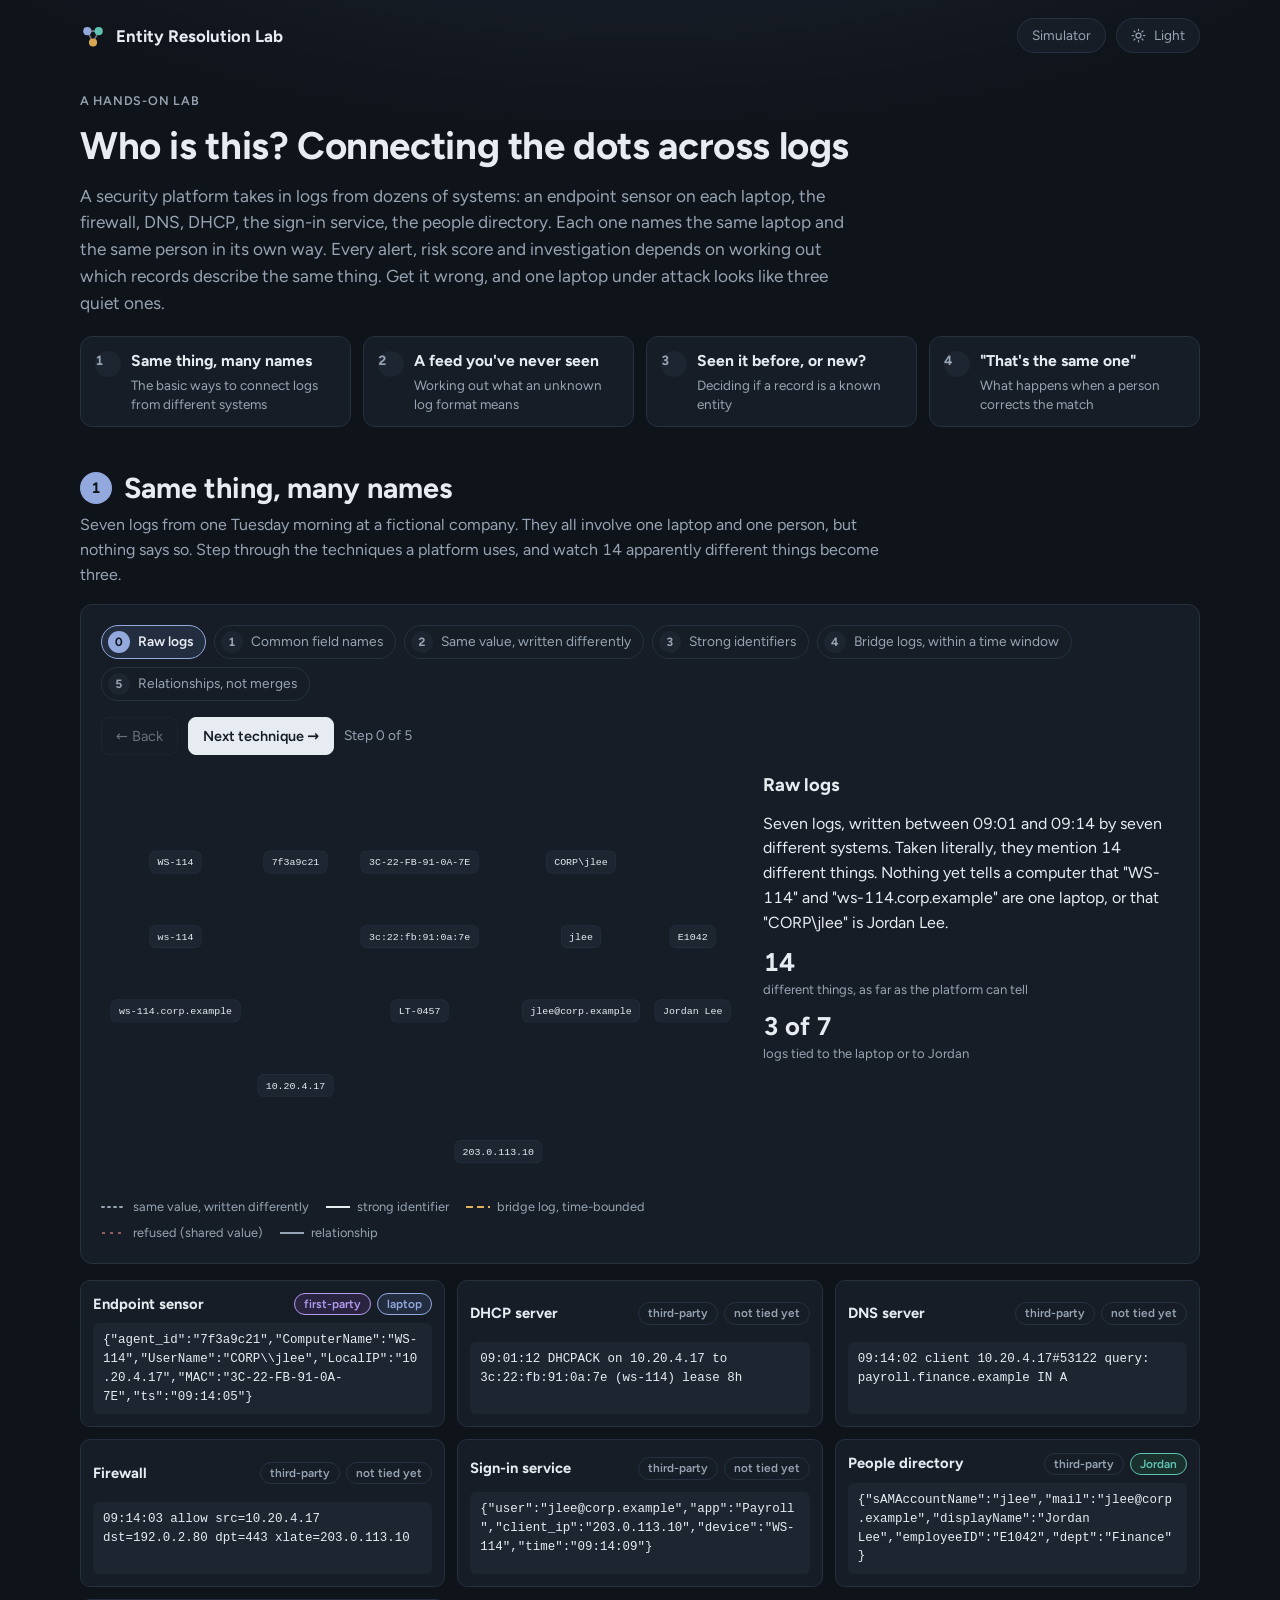
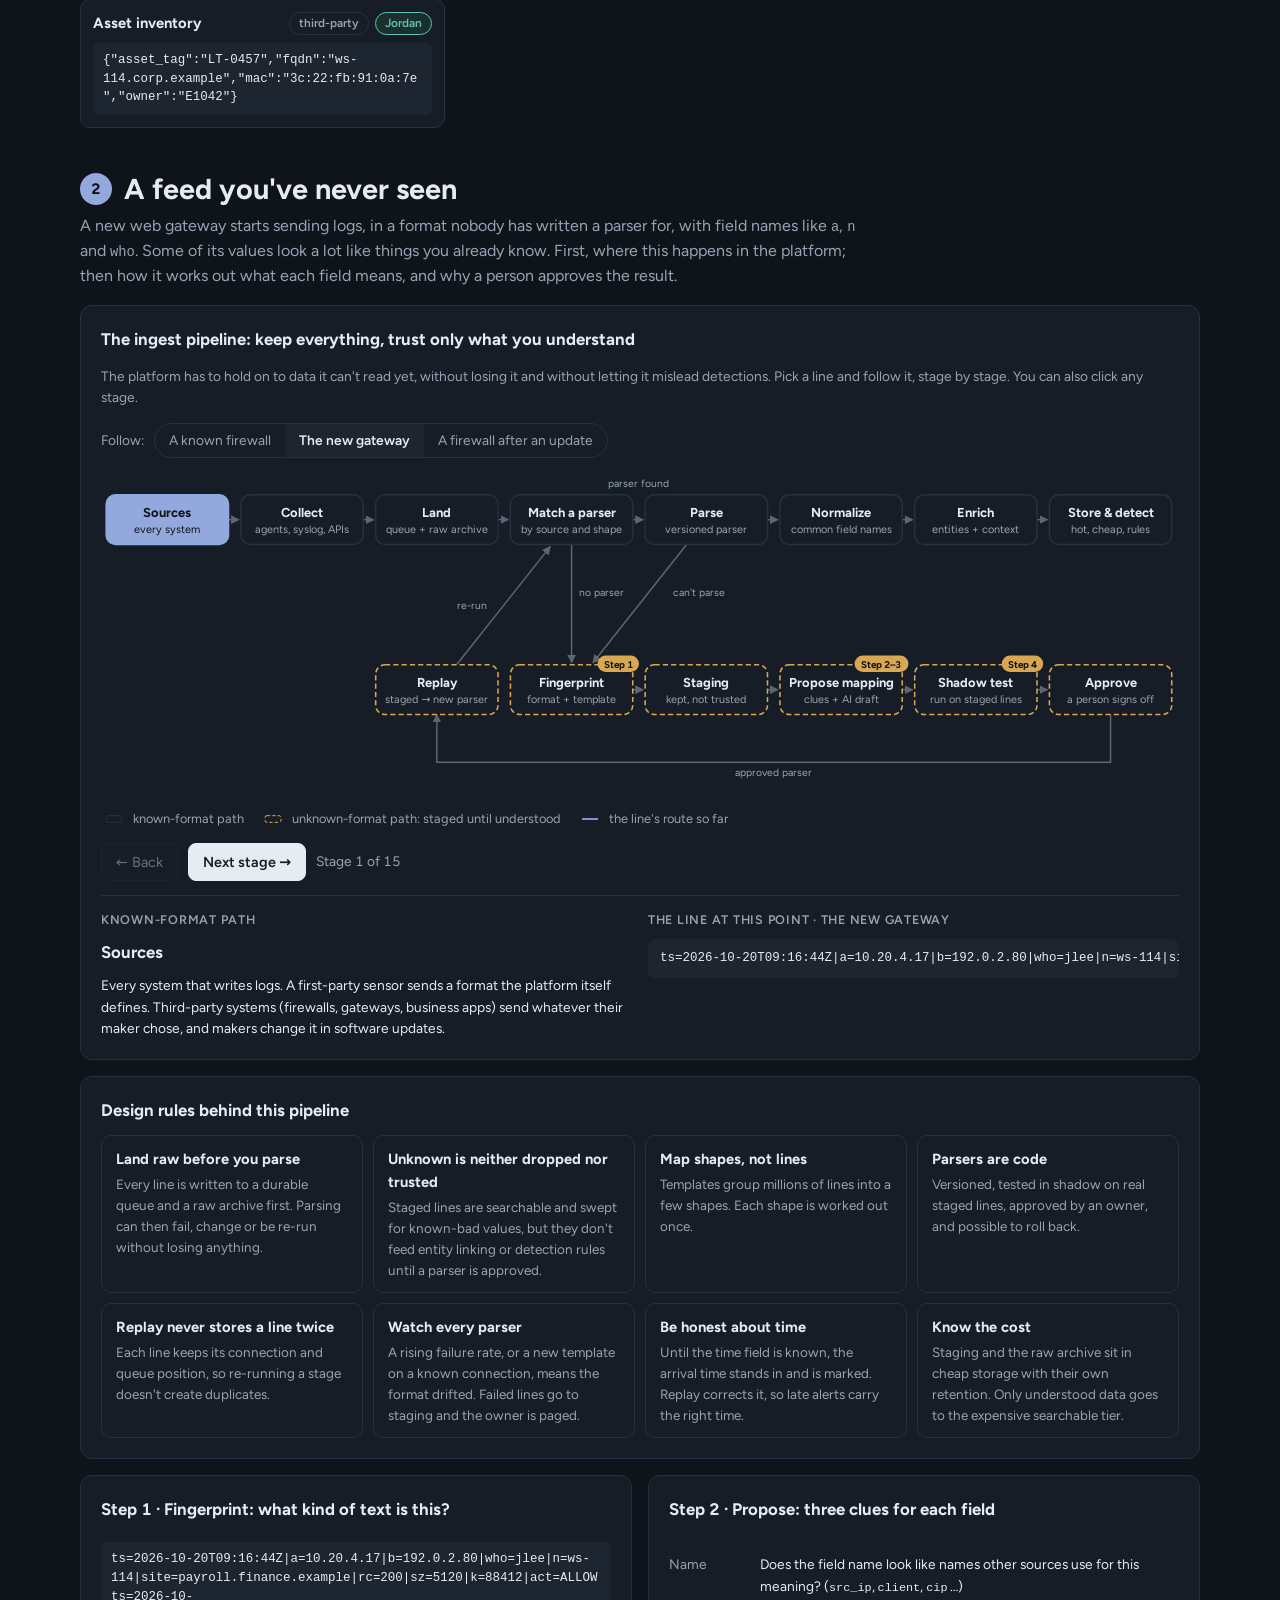
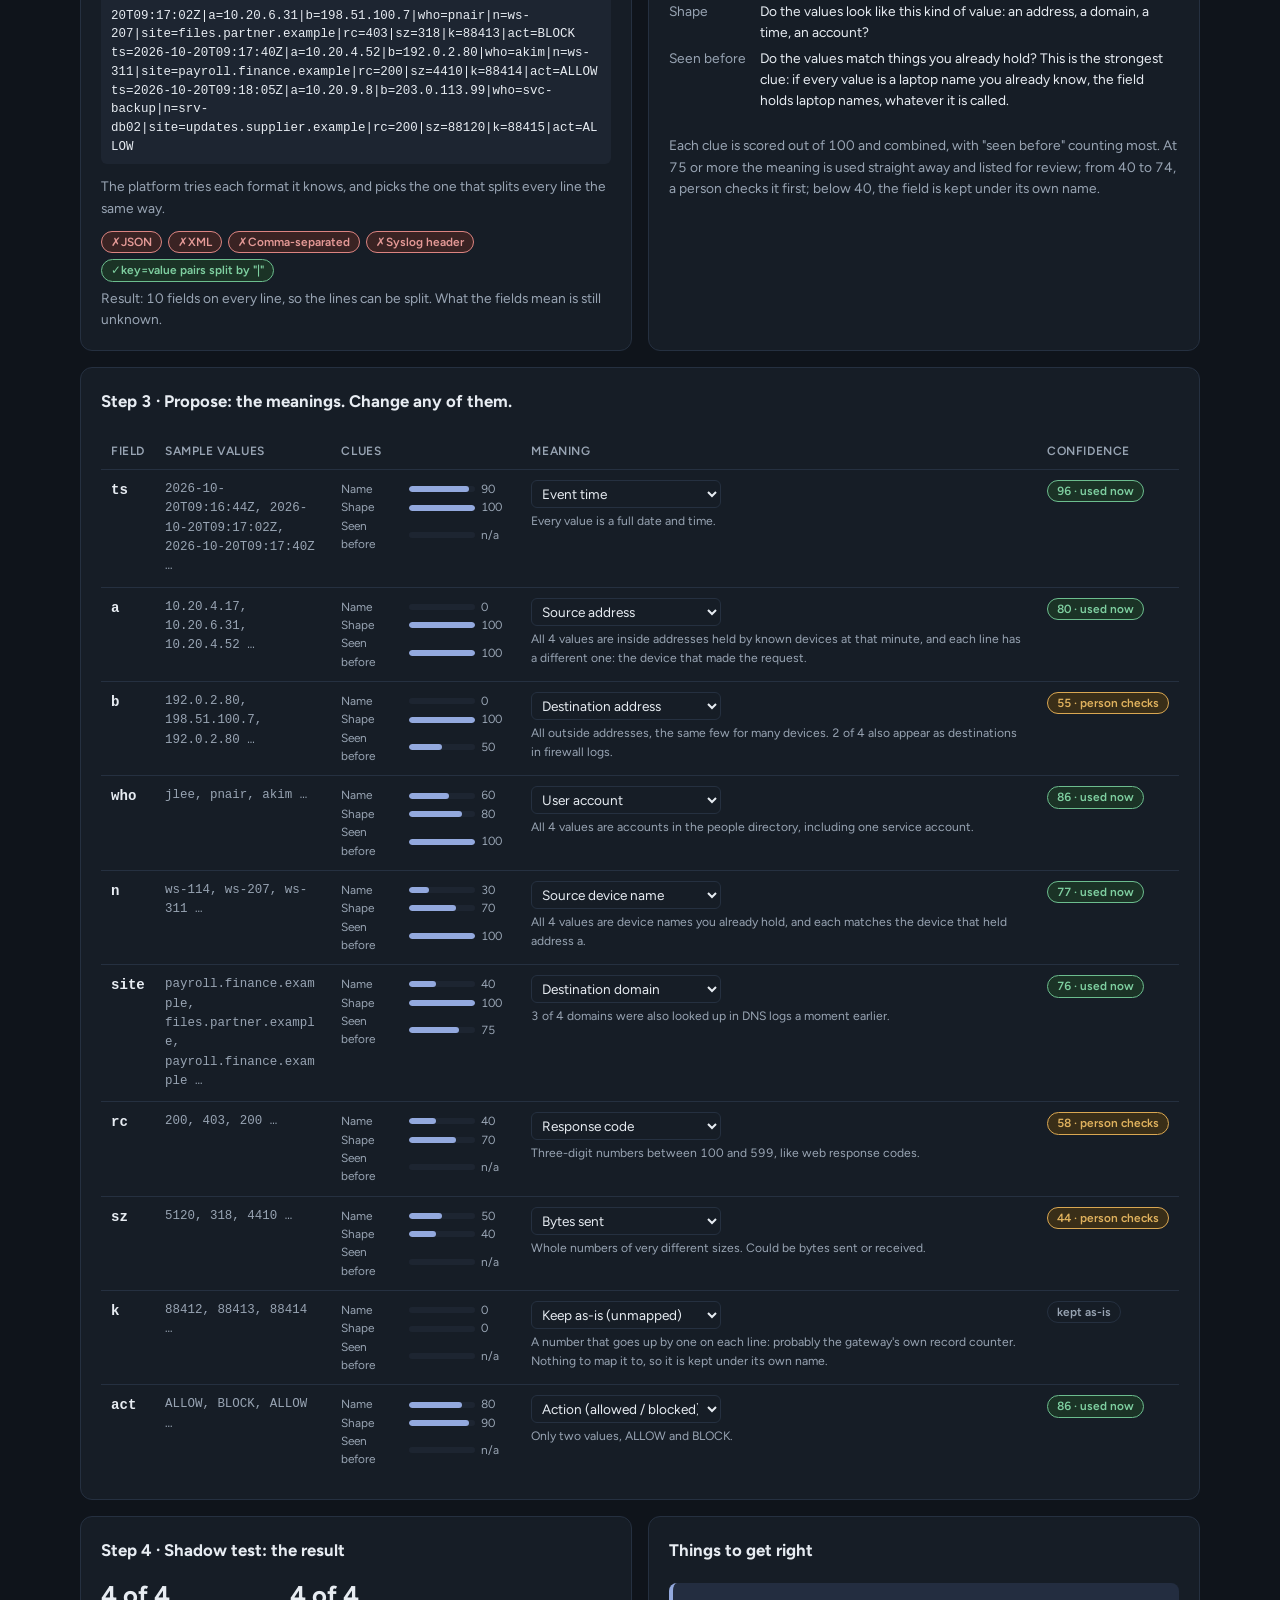
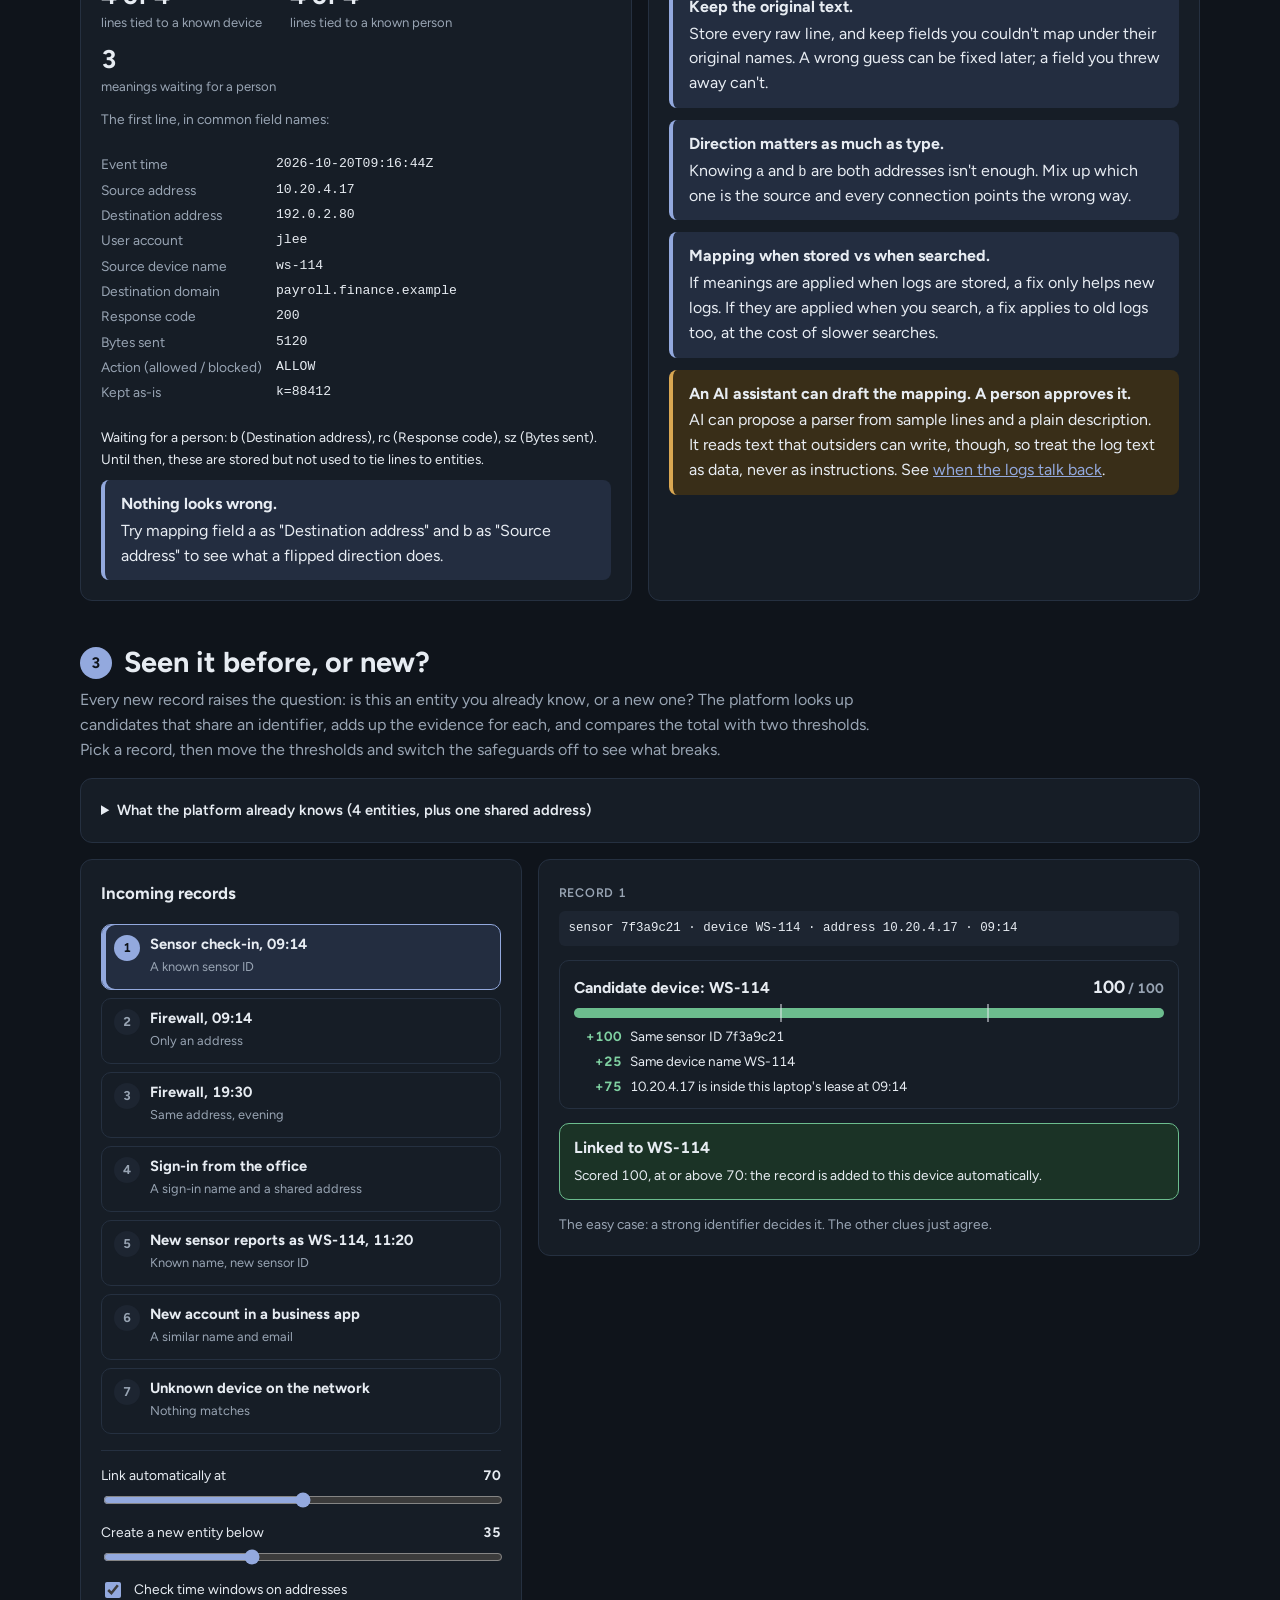
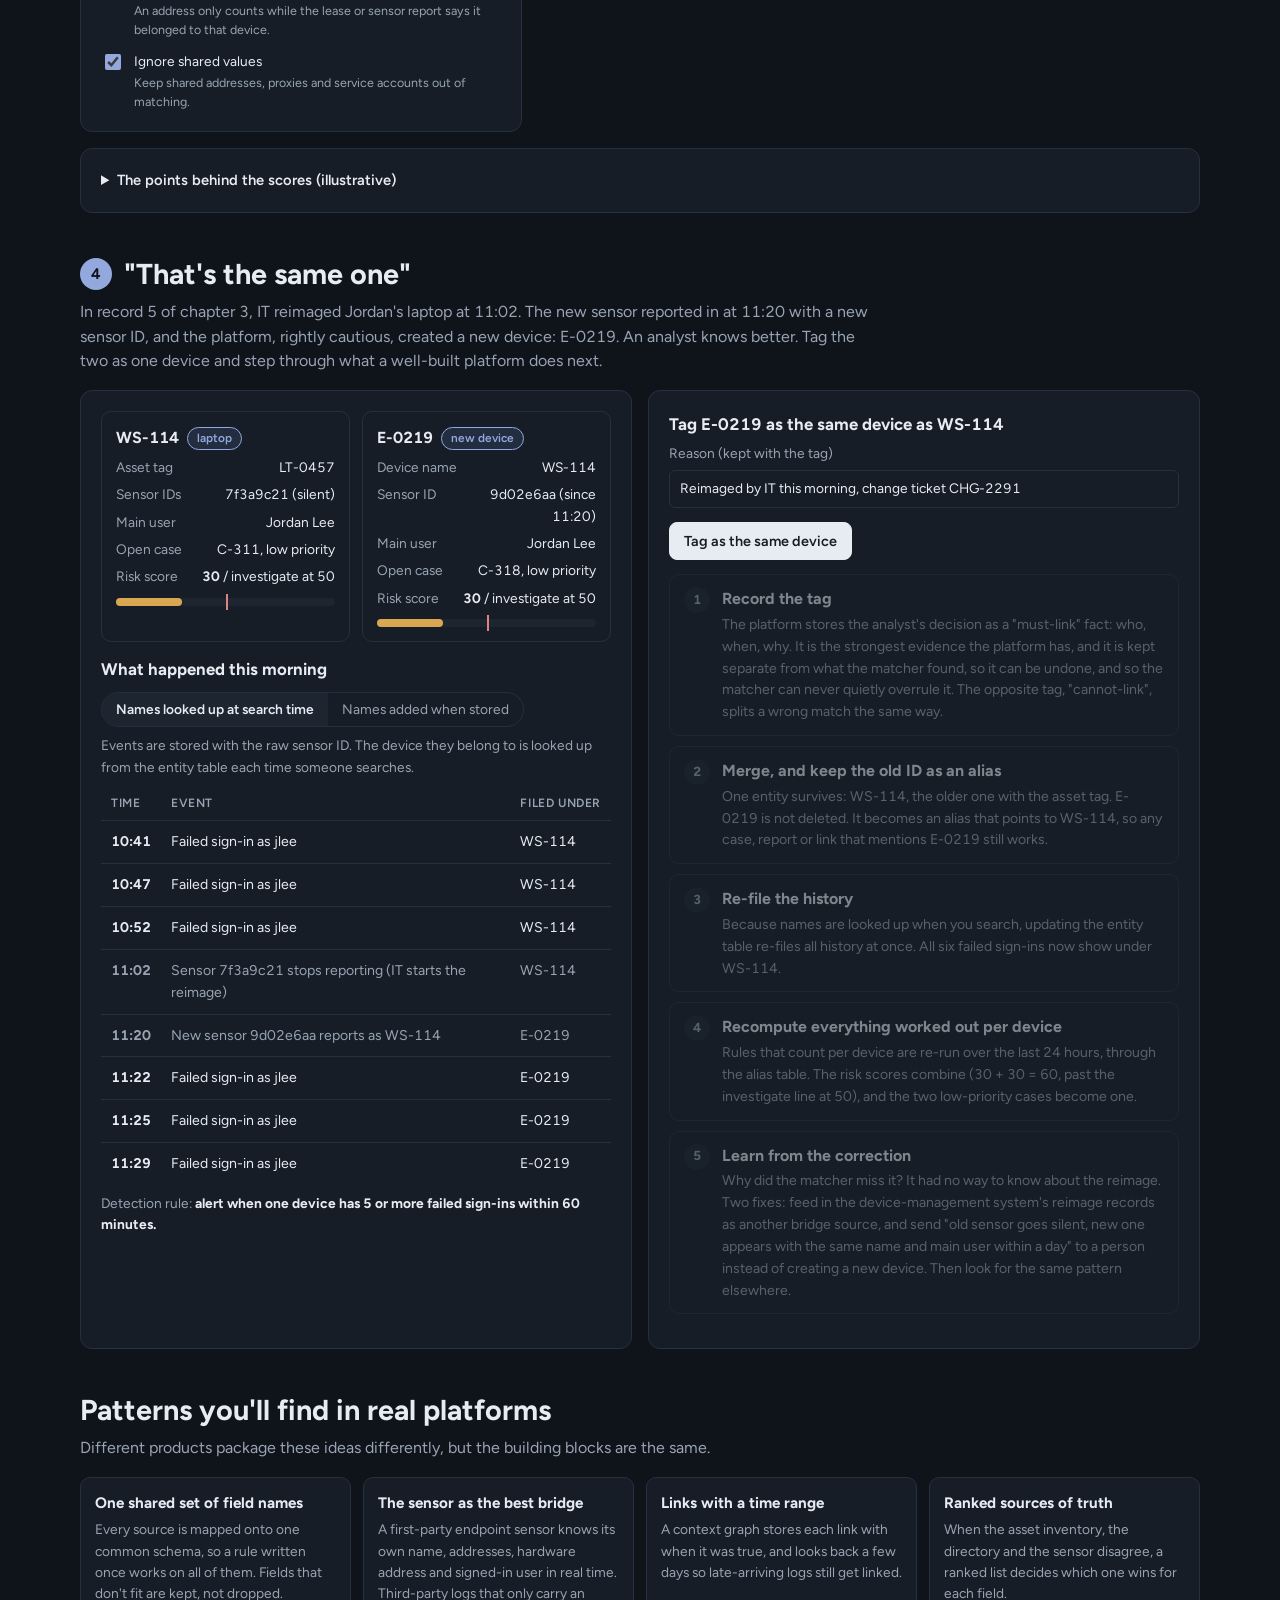
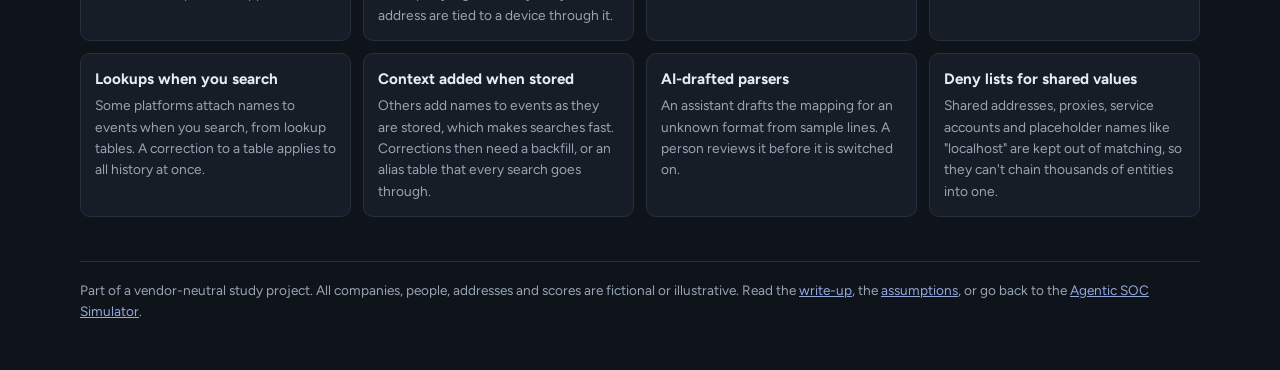
==== commit 49107da3: "Lab: step buttons stay in one place The Back / Next buttons in chapter 1, the ingest pipeline and ch" ====
--- a/entities.html
+++ b/entities.html
@@ -296,6 +296,8 @@
     details[open] summary { margin-bottom: 10px; }
 
     /* ---------- chapter 4: merge ---------- */
+    /* In one column, the tag and its steps come first, so nothing above the buttons changes height. */
+    @media (max-width: 860px) { .ch4-actions { order: -1; } }
     .entity-cards { display: grid; grid-template-columns: minmax(0, 1fr) minmax(0, 1fr); gap: 12px; }
     @media (max-width: 620px) { .entity-cards { grid-template-columns: 1fr; } }
     .ent { border: 1px solid var(--line); border-radius: 10px; padding: 14px; display: grid; gap: 6px; align-content: start; font-size: 0.86rem; transition: opacity .3s; }
@@ -365,6 +367,7 @@
         </div>
         <div class="card" style="display:grid;gap:16px">
           <div class="steps" id="ch1-steps" role="group" aria-label="Techniques"></div>
+          <div class="nav-row" id="ch1-nav"></div>
           <div class="ch1-top">
             <div class="graph">
               <div id="ch1-graph" role="img" aria-label="Identifiers and the links found between them"></div>
@@ -392,6 +395,7 @@
           </div>
           <div id="pipe-graph" role="img" aria-label="Ingest pipeline: a known-format path and an unknown-format path that stages lines until a parser is approved, then replays them"></div>
           <div class="legend" id="pipe-legend"></div>
+          <div class="nav-row" id="pipe-nav"></div>
           <div class="pipe-panel" id="pipe-panel" aria-live="polite"></div>
         </div>
         <div class="card" style="display:grid;gap:12px">
@@ -477,10 +481,10 @@
               <p class="small muted">Detection rule: <b style="color:var(--ink)">alert when one device has 5 or more failed sign-ins within 60 minutes.</b></p>
             </div>
           </div>
-          <div class="card" style="display:grid;gap:14px">
+          <div class="card ch4-actions" style="display:grid;gap:14px">
             <div class="reason" id="ch4-tag"></div>
+            <div class="nav-row" id="ch4-nav"></div>
             <div class="flow" id="ch4-flow" aria-live="polite"></div>
-            <div class="nav-row" id="ch4-nav"></div>
             <div class="log" id="ch4-log"></div>
           </div>
         </div>
@@ -787,17 +791,17 @@
       const fresh = EDGES.filter(e => e.step === ch1Step);
       const swatch = { canon: 'var(--muted)', strong: 'var(--ink)', bridge: 'var(--detect)', reject: 'var(--active)' };
       put($('ch1-explain'), 
-        h('span', { class: 'eyebrow' }, `Step ${ch1Step} of ${CH1_STEPS.length - 1}`),
         h('h3', {}, st.title),
         h('p', {}, st.body),
         fresh.length ? h('ul', { class: 'links-list' }, fresh.map(e => h('li', {}, h('i', { style: `background:${swatch[e.type]}` }), e.why))) : null,
         h('div', { class: 'stats' },
           h('div', { class: 'stat' }, h('b', {}, String(groups.length)), h('span', {}, ch1Step >= 5 ? 'things, plus 1 relationship' : 'different things, as far as the platform can tell')),
           h('div', { class: 'stat' }, h('b', {}, `${tied} of 7`), h('span', {}, 'logs tied to the laptop or to Jordan'))),
-        h('div', { class: 'nav-row' },
-          h('button', { class: 'btn', type: 'button', disabled: ch1Step === 0, onclick: () => { ch1Step--; renderCh1(); } }, '← Back'),
-          h('button', { class: 'btn primary', type: 'button', disabled: ch1Step === CH1_STEPS.length - 1, onclick: () => { ch1Step++; renderCh1(); } }, 'Next technique →')),
       );
+      put($('ch1-nav'),
+        h('button', { class: 'btn', type: 'button', disabled: ch1Step === 0, onclick: () => { ch1Step--; renderCh1(); } }, '← Back'),
+        h('button', { class: 'btn primary', type: 'button', disabled: ch1Step === CH1_STEPS.length - 1, onclick: () => { ch1Step++; renderCh1(); } }, 'Next technique →'),
+        h('span', { class: 'small muted' }, `Step ${ch1Step} of ${CH1_STEPS.length - 1}`));
 
       put($('ch1-records'), ...RECORDS.map((r, i) => h('div', { class: 'rec' },
         h('div', { class: 'rec-head' },
@@ -1148,7 +1152,8 @@
       const [stageId, line, note] = sc.steps[pipe.i];
       const id = pipe.offPath || stageId;
       const st = STAGES[id];
-      const nav = h('div', { class: 'nav-row' },
+      // The buttons sit in a fixed row under the diagram, so they don't move as the text changes length.
+      put($('pipe-nav'),
         h('button', { class: 'btn', type: 'button', disabled: pipe.i === 0 && !pipe.offPath, onclick: () => { if (pipe.offPath) pipe.offPath = null; else pipe.i--; renderPipe(); } }, '← Back'),
         h('button', { class: 'btn primary', type: 'button', disabled: pipe.i === sc.steps.length - 1 && !pipe.offPath, onclick: () => { if (pipe.offPath) pipe.offPath = null; else pipe.i++; renderPipe(); } }, 'Next stage →'),
         h('span', { class: 'small muted' }, pipe.offPath ? 'Not on this line\'s path' : `Stage ${pipe.i + 1} of ${sc.steps.length}`));
@@ -1158,8 +1163,7 @@
           h('h4', {}, st.t),
           h('p', { class: 'small' }, st.what),
           !pipe.offPath && note ? h('p', { class: 'small', style: 'color:var(--a);font-weight:600' }, note) : null,
-          st.expert ? h('div', { class: 'expert' }, h('b', {}, 'The design choice: '), st.expert) : null,
-          nav),
+          st.expert ? h('div', { class: 'expert' }, h('b', {}, 'The design choice: '), st.expert) : null),
         h('div', { class: 'col' },
           h('span', { class: 'eyebrow' }, pipe.offPath ? 'This line doesn\'t pass here' : `The line at this point · ${sc.label.toLowerCase()}`),
           pipe.offPath
